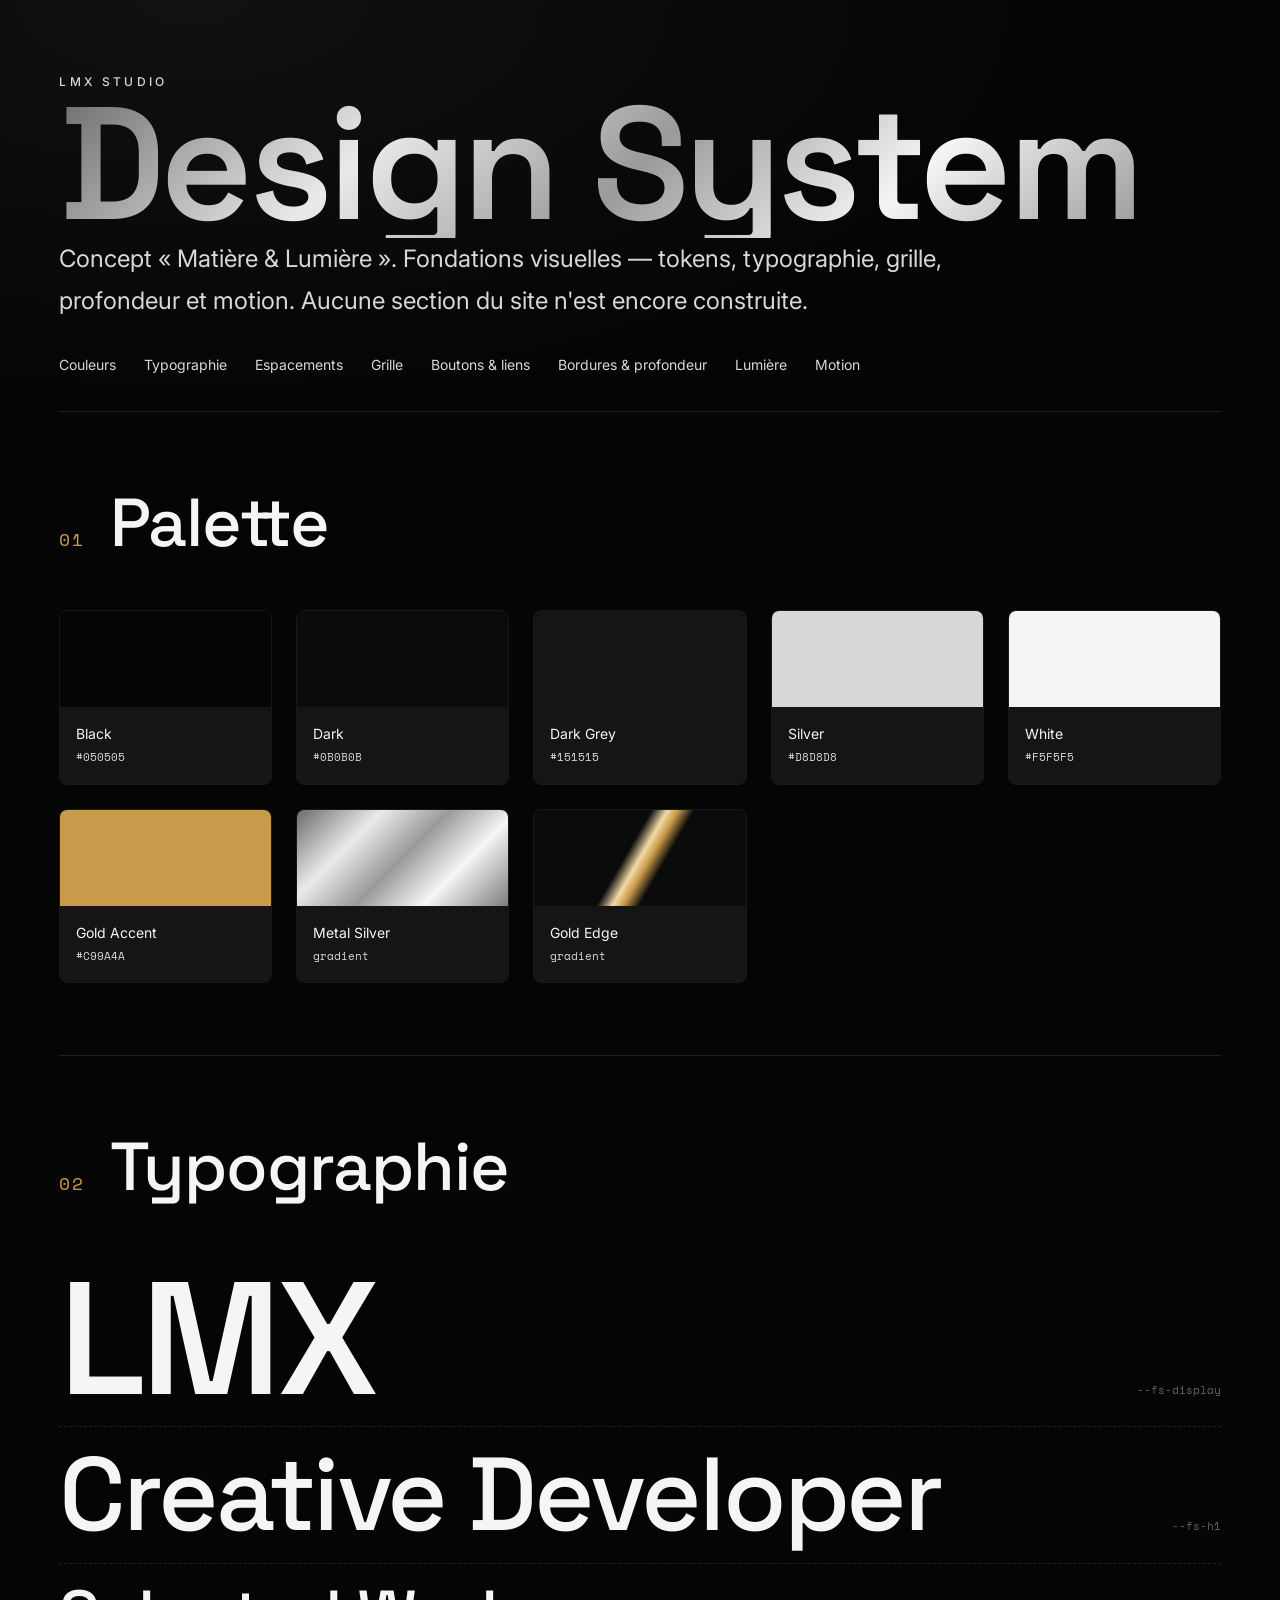
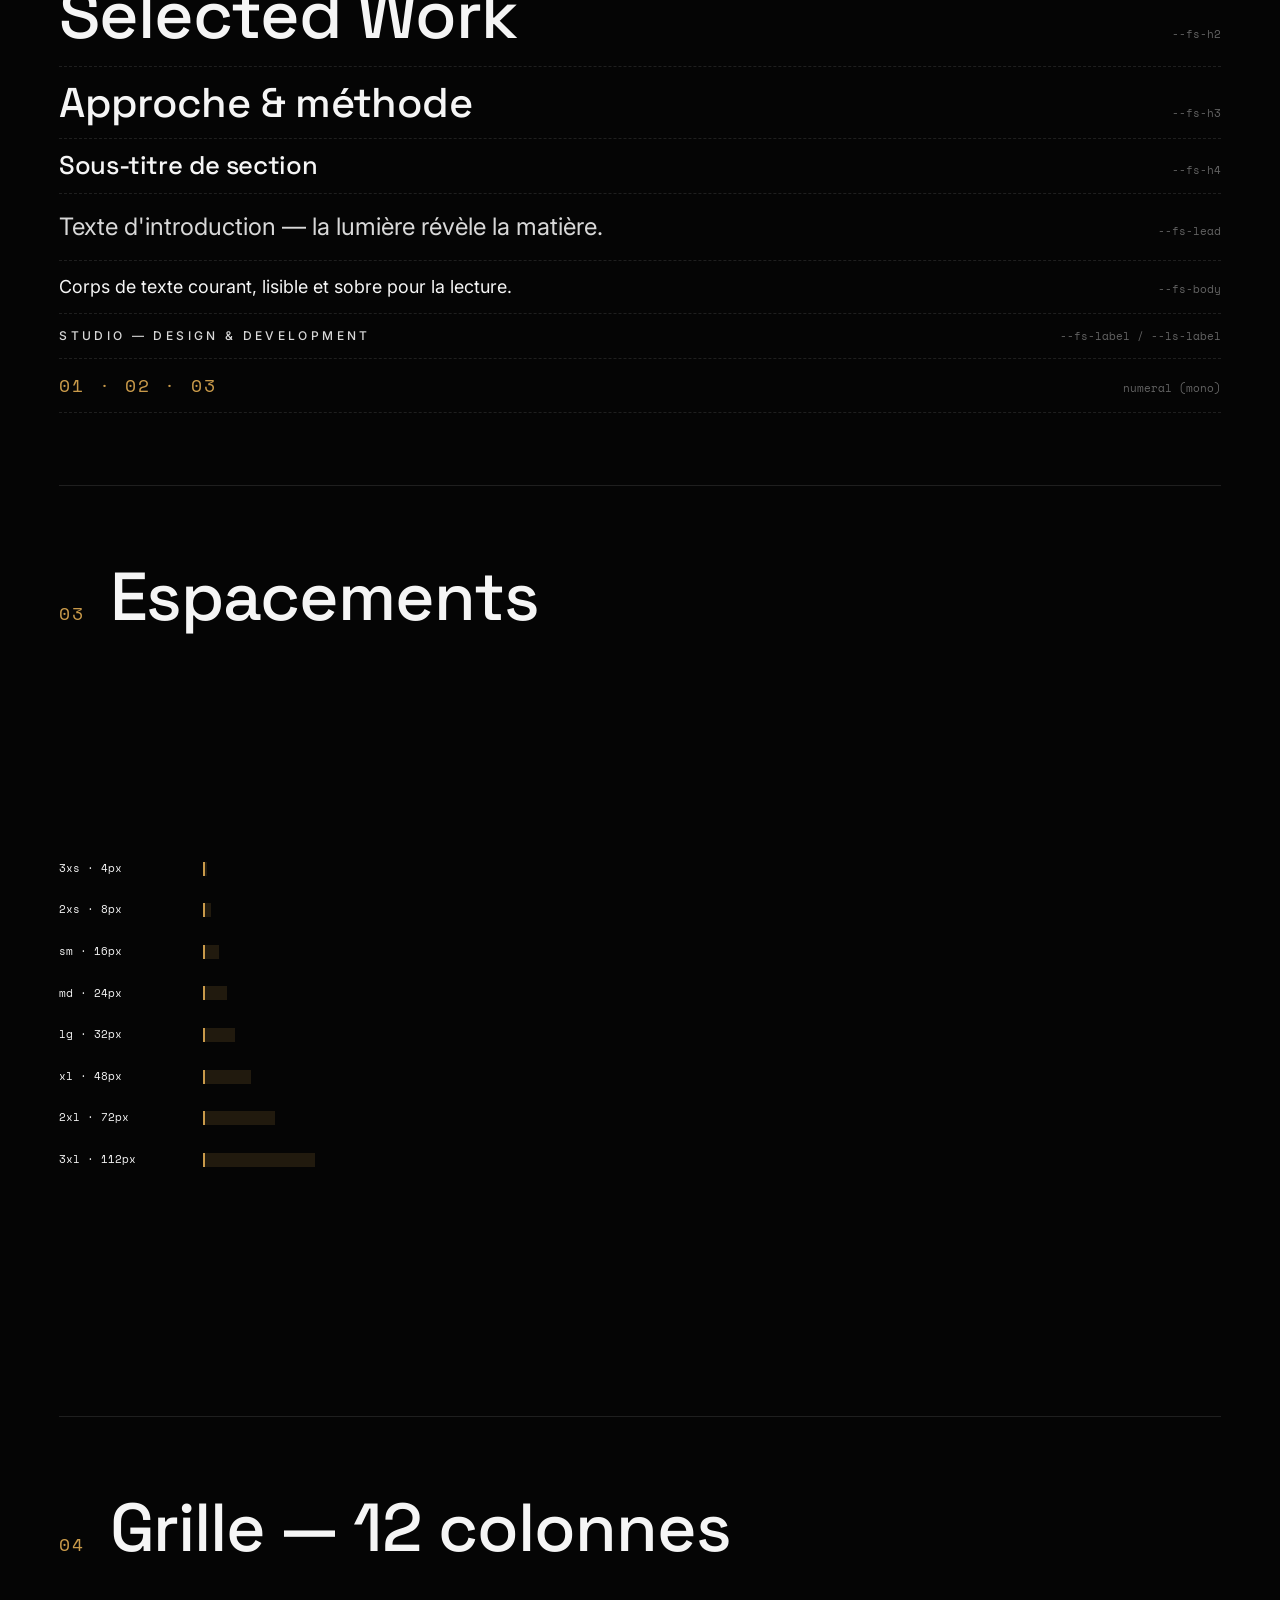
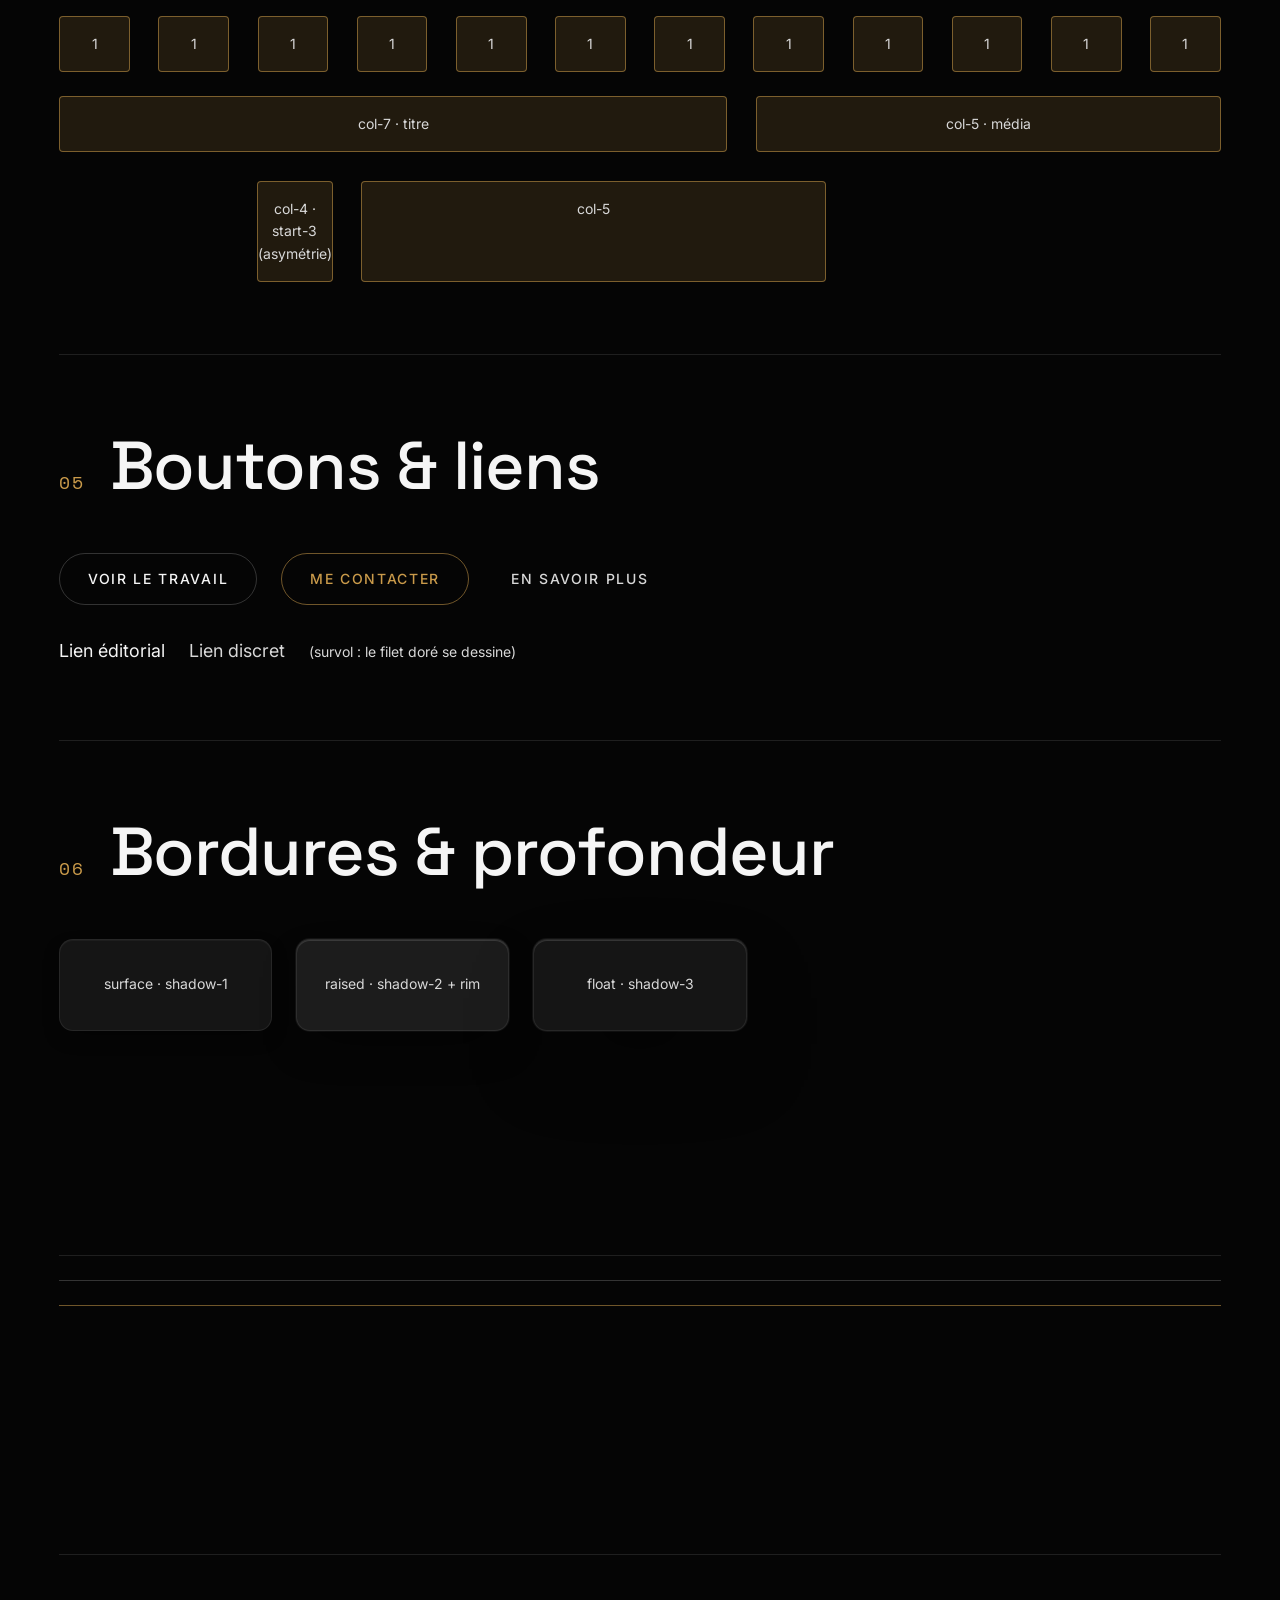
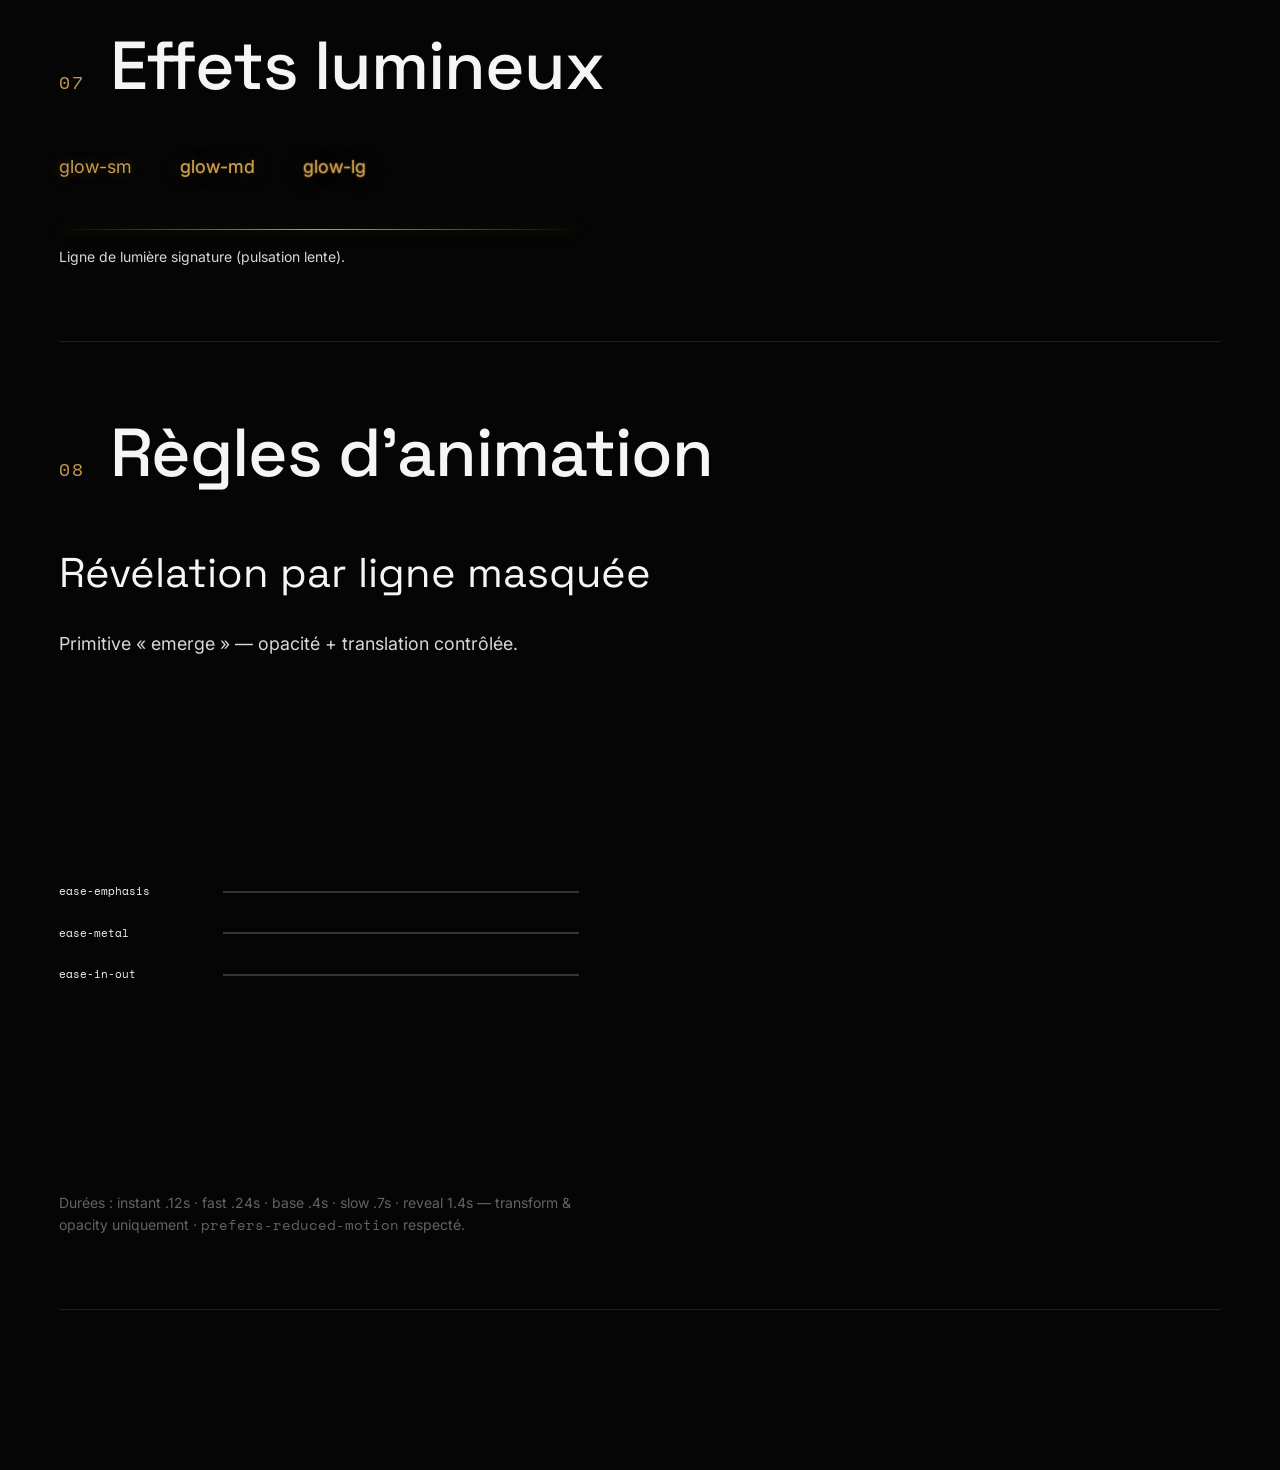
==== styleguide.html @ beee70bb "premier envoi du site" ====
<!DOCTYPE html>
<html lang="fr">
<head>
  <meta charset="UTF-8" />
  <meta name="viewport" content="width=device-width, initial-scale=1.0" />
  <title>LMX Studio — Design System</title>
  <meta name="robots" content="noindex, nofollow" />

  <!-- Preview fonts (Clash Display self-hosted later; Space Grotesk stands in) -->
  <link rel="preconnect" href="https://fonts.googleapis.com" />
  <link rel="preconnect" href="https://fonts.gstatic.com" crossorigin />
  <link href="https://fonts.googleapis.com/css2?family=Inter:wght@300;400;500;600;700&family=Space+Grotesk:wght@400;500;600;700&family=Space+Mono:wght@400;700&display=swap" rel="stylesheet" />

  <link rel="stylesheet" href="css/reset.css" />
  <link rel="stylesheet" href="css/variables.css" />
  <link rel="stylesheet" href="css/style.css" />
  <link rel="stylesheet" href="css/animations.css" />
  <link rel="stylesheet" href="css/responsive.css" />

  <style>
    /* Styleguide-only scaffolding (not part of the system) */
    :root { --font-display: "Space Grotesk", system-ui, sans-serif; }
    body { padding-bottom: var(--space-4xl); }
    .sg-head { padding-block: var(--space-2xl) var(--space-lg); border-bottom: var(--border-hairline); }
    .sg-block { padding-block: var(--space-2xl); border-bottom: var(--border-hairline); }
    .sg-title { display: flex; align-items: baseline; gap: var(--space-md); margin-bottom: var(--space-xl); }
    .sg-grid { display: grid; grid-template-columns: repeat(auto-fill, minmax(180px, 1fr)); gap: var(--space-md); }
    .swatch { border-radius: var(--radius-md); overflow: hidden; border: var(--border-metal); }
    .swatch__chip { height: 96px; }
    .swatch__meta { padding: var(--space-sm); background: var(--surface); font-size: var(--fs-small); }
    .swatch__meta code { color: var(--text-muted); font-family: var(--font-mono); font-size: var(--fs-micro); }
    .row { display: flex; flex-wrap: wrap; gap: var(--space-md); align-items: center; }
    .type-row { display: flex; align-items: baseline; gap: var(--space-md); padding-block: var(--space-xs); border-bottom: 1px dashed var(--line); }
    .type-row code { font-family: var(--font-mono); font-size: var(--fs-micro); color: var(--text-faint); margin-left: auto; white-space: nowrap; }
    .space-bar { height: 14px; background: var(--accent-soft); border-left: 2px solid var(--accent); }
    .demo-box { display: grid; place-items: center; height: 90px; color: var(--text-muted); font-size: var(--fs-small); }
    .grid-demo > * { background: var(--accent-soft); border: 1px solid var(--accent-line); border-radius: var(--radius-sm); text-align: center; padding: var(--space-sm) 0; font-size: var(--fs-small); color: var(--text-muted); }
    .easing-dot { width: 14px; height: 14px; border-radius: 50%; background: var(--accent); }
    .ease-track { flex: 1; height: 2px; background: var(--line-strong); position: relative; }
    .toc a { display: inline-block; margin-right: var(--space-md); }
  </style>
</head>
<body class="no-cursor">
  <div class="container">
    <header class="sg-head">
      <p class="label">LMX Studio</p>
      <h1 class="display text-metal">Design System</h1>
      <p class="lead">Concept « Matière &amp; Lumière ». Fondations visuelles — tokens, typographie, grille, profondeur et motion. Aucune section du site n'est encore construite.</p>
      <nav class="toc text-small text-muted" style="margin-top: var(--space-lg)">
        <a class="link link--muted" href="#colors">Couleurs</a>
        <a class="link link--muted" href="#type">Typographie</a>
        <a class="link link--muted" href="#space">Espacements</a>
        <a class="link link--muted" href="#grid">Grille</a>
        <a class="link link--muted" href="#buttons">Boutons &amp; liens</a>
        <a class="link link--muted" href="#depth">Bordures &amp; profondeur</a>
        <a class="link link--muted" href="#light">Lumière</a>
        <a class="link link--muted" href="#motion">Motion</a>
      </nav>
    </header>

    <!-- COLORS -->
    <section class="sg-block" id="colors">
      <div class="sg-title"><span class="numeral">01</span><h2>Palette</h2></div>
      <div class="sg-grid">
        <div class="swatch"><div class="swatch__chip" style="background:var(--c-black)"></div><div class="swatch__meta">Black<br><code>#050505</code></div></div>
        <div class="swatch"><div class="swatch__chip" style="background:var(--c-dark)"></div><div class="swatch__meta">Dark<br><code>#0B0B0B</code></div></div>
        <div class="swatch"><div class="swatch__chip" style="background:var(--c-dark-grey)"></div><div class="swatch__meta">Dark Grey<br><code>#151515</code></div></div>
        <div class="swatch"><div class="swatch__chip" style="background:var(--c-silver)"></div><div class="swatch__meta">Silver<br><code>#D8D8D8</code></div></div>
        <div class="swatch"><div class="swatch__chip" style="background:var(--c-white)"></div><div class="swatch__meta">White<br><code>#F5F5F5</code></div></div>
        <div class="swatch"><div class="swatch__chip" style="background:var(--c-gold)"></div><div class="swatch__meta">Gold Accent<br><code>#C99A4A</code></div></div>
        <div class="swatch"><div class="swatch__chip" style="background:var(--metal-silver)"></div><div class="swatch__meta">Metal Silver<br><code>gradient</code></div></div>
        <div class="swatch"><div class="swatch__chip" style="background:var(--c-dark);background-image:var(--metal-gold-edge)"></div><div class="swatch__meta">Gold Edge<br><code>gradient</code></div></div>
      </div>
    </section>

    <!-- TYPOGRAPHY -->
    <section class="sg-block" id="type">
      <div class="sg-title"><span class="numeral">02</span><h2>Typographie</h2></div>
      <div class="type-row"><span class="display">LMX</span><code>--fs-display</code></div>
      <div class="type-row"><h1 style="margin:0">Creative Developer</h1><code>--fs-h1</code></div>
      <div class="type-row"><h2 style="margin:0">Selected Work</h2><code>--fs-h2</code></div>
      <div class="type-row"><h3 style="margin:0">Approche &amp; méthode</h3><code>--fs-h3</code></div>
      <div class="type-row"><h4 style="margin:0">Sous-titre de section</h4><code>--fs-h4</code></div>
      <div class="type-row"><span class="lead">Texte d'introduction — la lumière révèle la matière.</span><code>--fs-lead</code></div>
      <div class="type-row"><span>Corps de texte courant, lisible et sobre pour la lecture.</span><code>--fs-body</code></div>
      <div class="type-row"><span class="label">Studio — Design &amp; Development</span><code>--fs-label / --ls-label</code></div>
      <div class="type-row"><span class="numeral">01 · 02 · 03</span><code>numeral (mono)</code></div>
    </section>

    <!-- SPACING -->
    <section class="sg-block" id="space">
      <div class="sg-title"><span class="numeral">03</span><h2>Espacements</h2></div>
      <div class="stack">
        <div class="row"><code style="width:120px;font-family:var(--font-mono);font-size:var(--fs-micro)">3xs · 4px</code><div class="space-bar" style="width:4px"></div></div>
        <div class="row"><code style="width:120px;font-family:var(--font-mono);font-size:var(--fs-micro)">2xs · 8px</code><div class="space-bar" style="width:8px"></div></div>
        <div class="row"><code style="width:120px;font-family:var(--font-mono);font-size:var(--fs-micro)">sm · 16px</code><div class="space-bar" style="width:16px"></div></div>
        <div class="row"><code style="width:120px;font-family:var(--font-mono);font-size:var(--fs-micro)">md · 24px</code><div class="space-bar" style="width:24px"></div></div>
        <div class="row"><code style="width:120px;font-family:var(--font-mono);font-size:var(--fs-micro)">lg · 32px</code><div class="space-bar" style="width:32px"></div></div>
        <div class="row"><code style="width:120px;font-family:var(--font-mono);font-size:var(--fs-micro)">xl · 48px</code><div class="space-bar" style="width:48px"></div></div>
        <div class="row"><code style="width:120px;font-family:var(--font-mono);font-size:var(--fs-micro)">2xl · 72px</code><div class="space-bar" style="width:72px"></div></div>
        <div class="row"><code style="width:120px;font-family:var(--font-mono);font-size:var(--fs-micro)">3xl · 112px</code><div class="space-bar" style="width:112px"></div></div>
      </div>
    </section>

    <!-- GRID -->
    <section class="sg-block" id="grid">
      <div class="sg-title"><span class="numeral">04</span><h2>Grille — 12 colonnes</h2></div>
      <div class="grid grid-demo" style="margin-bottom:var(--space-md)">
        <div class="col-1">1</div><div class="col-1">1</div><div class="col-1">1</div><div class="col-1">1</div>
        <div class="col-1">1</div><div class="col-1">1</div><div class="col-1">1</div><div class="col-1">1</div>
        <div class="col-1">1</div><div class="col-1">1</div><div class="col-1">1</div><div class="col-1">1</div>
      </div>
      <div class="grid grid-demo">
        <div class="col-7">col-7 · titre</div>
        <div class="col-5">col-5 · média</div>
        <div class="col-4 start-3">col-4 · start-3 (asymétrie)</div>
        <div class="col-5">col-5</div>
      </div>
    </section>

    <!-- BUTTONS & LINKS -->
    <section class="sg-block" id="buttons">
      <div class="sg-title"><span class="numeral">05</span><h2>Boutons &amp; liens</h2></div>
      <div class="row" style="margin-bottom:var(--space-lg)">
        <button class="btn btn--primary">Voir le travail</button>
        <button class="btn btn--accent">Me contacter</button>
        <button class="btn btn--ghost">En savoir plus</button>
      </div>
      <div class="row">
        <a class="link" href="#">Lien éditorial</a>
        <a class="link link--muted" href="#">Lien discret</a>
        <span class="text-muted text-small">(survol : le filet doré se dessine)</span>
      </div>
    </section>

    <!-- BORDERS & DEPTH -->
    <section class="sg-block" id="depth">
      <div class="sg-title"><span class="numeral">06</span><h2>Bordures &amp; profondeur</h2></div>
      <div class="sg-grid">
        <div class="surface"><div class="demo-box">surface · shadow-1</div></div>
        <div class="surface surface--raised"><div class="demo-box">raised · shadow-2 + rim</div></div>
        <div class="surface surface--float"><div class="demo-box">float · shadow-3</div></div>
      </div>
      <div class="stack" style="margin-top:var(--space-xl)">
        <hr class="rule" />
        <hr class="rule rule--strong" />
        <hr class="rule rule--accent" />
      </div>
    </section>

    <!-- LIGHT -->
    <section class="sg-block" id="light">
      <div class="sg-title"><span class="numeral">07</span><h2>Effets lumineux</h2></div>
      <div class="row" style="gap:var(--space-xl)">
        <span class="text-accent" style="text-shadow:var(--glow-gold-sm)">glow-sm</span>
        <span class="text-accent" style="text-shadow:var(--glow-gold-md)">glow-md</span>
        <span class="text-accent" style="text-shadow:var(--glow-gold-lg)">glow-lg</span>
      </div>
      <div class="light-line anim-gold-pulse" style="margin-top:var(--space-xl);max-width:520px"></div>
      <p class="text-muted text-small" style="margin-top:var(--space-sm)">Ligne de lumière signature (pulsation lente).</p>
    </section>

    <!-- MOTION -->
    <section class="sg-block" id="motion">
      <div class="sg-title"><span class="numeral">08</span><h2>Règles d'animation</h2></div>
      <div class="reveal-line" style="margin-bottom:var(--space-md)"><span class="h2" style="font-family:var(--font-display);font-size:var(--fs-h3)">Révélation par ligne masquée</span></div>
      <p class="reveal-up text-muted">Primitive « emerge » — opacité + translation contrôlée.</p>
      <div class="stack" style="margin-top:var(--space-xl);max-width:520px">
        <div class="row"><code style="width:140px;font-family:var(--font-mono);font-size:var(--fs-micro)">ease-emphasis</code><div class="ease-track"></div></div>
        <div class="row"><code style="width:140px;font-family:var(--font-mono);font-size:var(--fs-micro)">ease-metal</code><div class="ease-track"></div></div>
        <div class="row"><code style="width:140px;font-family:var(--font-mono);font-size:var(--fs-micro)">ease-in-out</code><div class="ease-track"></div></div>
      </div>
      <p class="text-faint text-small" style="margin-top:var(--space-lg)">Durées : instant .12s · fast .24s · base .4s · slow .7s · reveal 1.4s — transform &amp; opacity uniquement · <code style="font-family:var(--font-mono)">prefers-reduced-motion</code> respecté.</p>
    </section>
  </div>

  <script>
    // Minimal in-view trigger so reveal primitives can be seen in the guide.
    const io = new IntersectionObserver((entries) => {
      entries.forEach((e) => { if (e.isIntersecting) e.target.classList.add('is-inview'); });
    }, { threshold: 0.2 });
    document.querySelectorAll('.reveal-line, .reveal-up, .reveal-rule').forEach((el) => io.observe(el));
  </script>
</body>
</html>
---- css/variables.css ----
/* ============================================================
   LMX STUDIO — DESIGN TOKENS
   Concept: "MATTER & LIGHT" — metal revealed in a dark room.
   Every token derives from the LMX logo: black void, brushed
   silver, a single gold edge of light. Gold is never a fill.
   ============================================================ */

:root {
  /* --------------------------------------------------------
     01 · COLOR — raw values
     Stored as HEX (usage) + RGB triplets (for alpha layers).
     -------------------------------------------------------- */
  --c-black: #050505;        /* scenic void / page base            */
  --c-dark: #0b0b0b;         /* alternating section base           */
  --c-dark-grey: #151515;    /* surfaces, cards, raised panels     */
  --c-silver: #d8d8d8;       /* secondary text, metallic UI, rules */
  --c-white: #f5f5f5;        /* titles, primary text               */
  --c-gold: #c99a4a;         /* THE accent — light, never a fill   */

  --rgb-black: 5, 5, 5;
  --rgb-dark: 11, 11, 11;
  --rgb-dark-grey: 21, 21, 21;
  --rgb-silver: 216, 216, 216;
  --rgb-white: 245, 245, 245;
  --rgb-gold: 201, 154, 74;

  /* --------------------------------------------------------
     02 · COLOR — semantic roles
     Components consume these, never the raw values above.
     -------------------------------------------------------- */
  --bg: var(--c-black);
  --bg-alt: var(--c-dark);
  --surface: var(--c-dark-grey);
  --surface-raised: #1c1c1c;

  --text: var(--c-white);
  --text-muted: var(--c-silver);
  --text-faint: rgba(var(--rgb-silver), 0.45);
  --text-inverse: var(--c-black);

  --accent: var(--c-gold);
  --accent-soft: rgba(var(--rgb-gold), 0.14);
  --accent-line: rgba(var(--rgb-gold), 0.55);

  --line: rgba(var(--rgb-silver), 0.12);   /* hairline dividers    */
  --line-strong: rgba(var(--rgb-silver), 0.22);
  --line-metal: rgba(var(--rgb-white), 0.08);

  /* Selection */
  --selection-bg: rgba(var(--rgb-gold), 0.22);
  --selection-text: var(--c-white);

  /* --------------------------------------------------------
     03 · METAL — gradients that read as brushed silver / light
     Reserved for the wordmark, edges and signature moments.
     -------------------------------------------------------- */
  --metal-silver: linear-gradient(
    135deg,
    #6b6b6b 0%,
    #eaeaea 28%,
    #9a9a9a 50%,
    #f5f5f5 72%,
    #7d7d7d 100%
  );
  --metal-gold-edge: linear-gradient(
    120deg,
    rgba(var(--rgb-gold), 0) 0%,
    rgba(var(--rgb-gold), 0) 44%,
    #f3d9a4 50%,
    var(--c-gold) 54%,
    rgba(var(--rgb-gold), 0) 60%,
    rgba(var(--rgb-gold), 0) 100%
  );

  /* --------------------------------------------------------
     04 · TYPOGRAPHY — families
     Self-hosted later; robust system fallbacks for now.
     -------------------------------------------------------- */
  --font-display: "Bricolage Grotesque", "Clash Display", "Space Grotesk",
    system-ui, -apple-system, "Segoe UI", sans-serif;
  --font-body: "Inter", "Suisse Int'l", system-ui, -apple-system,
    "Segoe UI", Roboto, sans-serif;
  --font-mono: "Space Mono", ui-monospace, "SF Mono", "Cascadia Code",
    Menlo, monospace;

  /* Weights */
  --fw-light: 300;
  --fw-regular: 400;
  --fw-medium: 500;
  --fw-semibold: 600;
  --fw-bold: 700;

  /* --------------------------------------------------------
     05 · TYPE SCALE — fluid, clamp() driven
     Monumental at the top, controlled at the bottom.
     min → preferred (vw) → max
     -------------------------------------------------------- */
  --fs-display: clamp(3.5rem, 1.2rem + 11vw, 14rem);   /* hero mark   */
  --fs-h1: clamp(2.75rem, 1.2rem + 6.6vw, 7rem);
  --fs-h2: clamp(2.1rem, 1.2rem + 3.8vw, 4.25rem);
  --fs-h3: clamp(1.6rem, 1.1rem + 2vw, 2.6rem);
  --fs-h4: clamp(1.25rem, 1rem + 1vw, 1.6rem);
  --fs-lead: clamp(1.15rem, 1rem + 0.7vw, 1.5rem);     /* intro para  */
  --fs-body: clamp(1rem, 0.96rem + 0.2vw, 1.125rem);
  --fs-small: 0.875rem;
  --fs-label: 0.75rem;    /* spaced caps, "S T U D I O" register     */
  --fs-micro: 0.6875rem;

  /* Line-height */
  --lh-tight: 0.92;   /* monumental display                          */
  --lh-snug: 1.08;
  --lh-heading: 1.15;
  --lh-body: 1.6;
  --lh-relaxed: 1.75;

  /* Letter-spacing */
  --ls-display: -0.03em;   /* large type tightens                    */
  --ls-heading: -0.015em;
  --ls-body: 0em;
  --ls-label: 0.28em;      /* the logo's wide "STUDIO" spacing        */
  --ls-wide: 0.12em;

  /* --------------------------------------------------------
     06 · SPACING — 8px base rhythm + fluid section gaps
     -------------------------------------------------------- */
  --space-3xs: 0.25rem;   /* 4  */
  --space-2xs: 0.5rem;    /* 8  */
  --space-xs: 0.75rem;    /* 12 */
  --space-sm: 1rem;       /* 16 */
  --space-md: 1.5rem;     /* 24 */
  --space-lg: 2rem;       /* 32 */
  --space-xl: 3rem;       /* 48 */
  --space-2xl: 4.5rem;    /* 72 */
  --space-3xl: 7rem;      /* 112 */
  --space-4xl: 10rem;     /* 160 */

  /* Fluid vertical section rhythm */
  --section-py: clamp(5rem, 3rem + 10vw, 12rem);
  --section-gap: clamp(3rem, 2rem + 5vw, 7rem);

  /* --------------------------------------------------------
     07 · LAYOUT & GRID
     12 columns, generous gutters, capped content width.
     -------------------------------------------------------- */
  --grid-columns: 12;
  --grid-gutter: clamp(1rem, 0.5rem + 1.6vw, 2rem);
  --container-max: 1600px;      /* full stage                        */
  --content-max: 1200px;        /* reading / composed content        */
  --measure: 62ch;              /* optimal prose line length         */

  /* Page side padding (the negative-space margins) */
  --gutter-x: clamp(1.25rem, 0.5rem + 4vw, 6rem);

  /* --------------------------------------------------------
     08 · RADIUS — restrained; metal has crisp edges
     -------------------------------------------------------- */
  --radius-none: 0;
  --radius-xs: 2px;
  --radius-sm: 4px;
  --radius-md: 8px;
  --radius-lg: 14px;
  --radius-pill: 999px;
  --radius-circle: 50%;

  /* --------------------------------------------------------
     09 · BORDERS
     -------------------------------------------------------- */
  --border-hairline: 1px solid var(--line);
  --border-strong: 1px solid var(--line-strong);
  --border-metal: 1px solid var(--line-metal);
  --border-accent: 1px solid var(--accent-line);
  --border-w-thin: 1px;
  --border-w-med: 1.5px;

  /* --------------------------------------------------------
     10 · DEPTH — shadows + elevation layers
     Depth here = darkness pooling + a faint metallic rim,
     not soft grey drop shadows.
     -------------------------------------------------------- */
  --shadow-0: none;
  --shadow-1:
    0 1px 0 rgba(var(--rgb-white), 0.04) inset,
    0 8px 24px -12px rgba(0, 0, 0, 0.8);
  --shadow-2:
    0 1px 0 rgba(var(--rgb-white), 0.05) inset,
    0 18px 48px -20px rgba(0, 0, 0, 0.85);
  --shadow-3:
    0 1px 0 rgba(var(--rgb-white), 0.06) inset,
    0 36px 90px -30px rgba(0, 0, 0, 0.9);

  /* Rim: the metallic edge catching light on raised surfaces */
  --rim-metal:
    0 0 0 1px rgba(var(--rgb-white), 0.06),
    0 1px 0 rgba(var(--rgb-white), 0.08) inset;

  /* --------------------------------------------------------
     11 · LIGHT / GLOW — the gold edge, used sparingly
     -------------------------------------------------------- */
  --glow-gold-sm: 0 0 12px rgba(var(--rgb-gold), 0.35);
  --glow-gold-md:
    0 0 1px rgba(var(--rgb-gold), 0.9),
    0 0 22px rgba(var(--rgb-gold), 0.28);
  --glow-gold-lg:
    0 0 2px rgba(var(--rgb-gold), 0.9),
    0 0 40px rgba(var(--rgb-gold), 0.3),
    0 0 90px rgba(var(--rgb-gold), 0.12);
  --glow-silver-sm: 0 0 14px rgba(var(--rgb-silver), 0.16);

  /* Ambient light wash (the top-left light of the logo bg) */
  --ambient-wash: radial-gradient(
    120% 80% at 15% 0%,
    rgba(var(--rgb-white), 0.05) 0%,
    rgba(var(--rgb-white), 0) 55%
  );

  /* --------------------------------------------------------
     12 · Z-INDEX — a single named scale, no magic numbers
     -------------------------------------------------------- */
  --z-below: -1;
  --z-base: 0;
  --z-raised: 10;
  --z-sticky: 100;
  --z-nav: 200;
  --z-overlay: 300;
  --z-modal: 400;
  --z-cursor: 900;   /* custom cursor rides above everything         */
  --z-max: 999;

  /* --------------------------------------------------------
     13 · MOTION — durations & easings
     Cinematic, weighted. transform/opacity only.
     -------------------------------------------------------- */
  --dur-instant: 0.12s;
  --dur-fast: 0.24s;
  --dur-base: 0.4s;
  --dur-slow: 0.7s;
  --dur-slower: 1.1s;
  --dur-reveal: 1.4s;    /* signature reveals                        */

  /* Easings — expressive but disciplined */
  --ease-out: cubic-bezier(0.22, 1, 0.36, 1);        /* smooth exit  */
  --ease-in-out: cubic-bezier(0.76, 0, 0.24, 1);     /* editorial    */
  --ease-emphasis: cubic-bezier(0.16, 1, 0.3, 1);    /* reveal snap  */
  --ease-metal: cubic-bezier(0.65, 0.05, 0.36, 1);   /* weighted     */

  /* --------------------------------------------------------
     14 · UI TOKENS — cursor, focus, controls
     -------------------------------------------------------- */
  --cursor-size: 12px;
  --cursor-ring: 40px;

  --focus-ring: 0 0 0 2px var(--bg), 0 0 0 4px var(--accent);
  --focus-offset: 3px;

  --control-h: 3.25rem;          /* buttons / inputs baseline height */
  --control-px: 1.75rem;
  --tap-target: 44px;            /* min touch target                 */

  --header-h: clamp(5rem, 4rem + 2.5vw, 7rem);
}

/* ------------------------------------------------------------
   Light-on-metal contexts can flip a few roles by scope,
   e.g. the detoured portrait section. Opt-in via [data-tone].
   ------------------------------------------------------------ */
[data-tone="raised"] {
  --bg: var(--surface);
  --line: var(--line-strong);
}
---- css/style.css ----
/* ============================================================
   LMX STUDIO — BASE & COMPONENTS (Design System application)
   This file applies the tokens: base type, headings, links,
   buttons, borders, grid, surfaces & utilities.
   Site SECTIONS are intentionally NOT built here yet.
   ============================================================ */

/* ---------- BASE ---------- */
body {
  font-family: var(--font-body);
  font-size: var(--fs-body);
  font-weight: var(--fw-regular);
  line-height: var(--lh-body);
  letter-spacing: var(--ls-body);
  color: var(--text);
  background-color: var(--bg);
  background-image: var(--ambient-wash);
  background-repeat: no-repeat;
  background-attachment: fixed;
  overflow-x: hidden;
}

::selection {
  background: var(--selection-bg);
  color: var(--selection-text);
}

/* ---------- TYPOGRAPHY ---------- */
h1,
h2,
h3,
h4,
h5,
h6 {
  font-family: var(--font-display);
  font-weight: var(--fw-medium);
  line-height: var(--lh-heading);
  letter-spacing: var(--ls-heading);
  color: var(--text);
  text-wrap: balance;
}

h1 {
  font-size: var(--fs-h1);
  line-height: var(--lh-snug);
  letter-spacing: var(--ls-display);
}
h2 {
  font-size: var(--fs-h2);
}
h3 {
  font-size: var(--fs-h3);
}
h4 {
  font-size: var(--fs-h4);
}

/* Monumental display type — the hero register */
.display {
  font-family: var(--font-display);
  font-size: var(--fs-display);
  font-weight: var(--fw-semibold);
  line-height: var(--lh-tight);
  letter-spacing: var(--ls-display);
  text-wrap: balance;
}

.lead {
  font-size: var(--fs-lead);
  line-height: var(--lh-relaxed);
  color: var(--text-muted);
  max-width: var(--measure);
}

p {
  max-width: var(--measure);
}

small,
.text-small {
  font-size: var(--fs-small);
}

/* Spaced caps label — echoes the logo's "S T U D I O" */
.label,
.eyebrow {
  font-family: var(--font-body);
  font-size: var(--fs-label);
  font-weight: var(--fw-medium);
  letter-spacing: var(--ls-label);
  text-transform: uppercase;
  color: var(--text-muted);
}

/* Index numerals as graphic elements */
.numeral {
  font-family: var(--font-mono);
  font-variant-numeric: tabular-nums;
  letter-spacing: var(--ls-wide);
  color: var(--accent);
}

/* Metallic text treatment (used sparingly on the wordmark) */
.text-metal {
  background: var(--metal-silver);
  -webkit-background-clip: text;
  background-clip: text;
  color: transparent;
}

/* Color helpers */
.text-muted { color: var(--text-muted); }
.text-faint { color: var(--text-faint); }
.text-accent { color: var(--accent); }

/* ---------- LINKS ---------- */
a {
  color: var(--text);
  transition: color var(--dur-fast) var(--ease-out);
}
a:hover {
  color: var(--text);
}

/* Editorial underline link: gold hairline draws in on hover */
.link {
  position: relative;
  display: inline-block;
  color: var(--text);
  padding-bottom: 2px;
}
.link::after {
  content: "";
  position: absolute;
  left: 0;
  bottom: 0;
  width: 100%;
  height: 1px;
  background: var(--accent);
  transform: scaleX(0);
  transform-origin: right center;
  transition: transform var(--dur-base) var(--ease-out);
}
.link:hover::after,
.link:focus-visible::after {
  transform: scaleX(1);
  transform-origin: left center;
}

/* Muted link variant */
.link--muted {
  color: var(--text-muted);
}
.link--muted:hover {
  color: var(--text);
}

/* ---------- FOCUS (accessibility) ---------- */
:focus-visible {
  outline: none;
  border-radius: var(--radius-sm);
  box-shadow: var(--focus-ring);
}
/* Never show ring on mouse-only interaction */
:focus:not(:focus-visible) {
  outline: none;
}

/* Skip link */
.skip-link {
  position: absolute;
  left: var(--space-sm);
  top: -100%;
  z-index: var(--z-max);
  padding: var(--space-2xs) var(--space-md);
  background: var(--surface);
  color: var(--text);
  border: var(--border-accent);
  border-radius: var(--radius-sm);
  transition: top var(--dur-fast) var(--ease-out);
}
.skip-link:focus {
  top: var(--space-sm);
}

/* ---------- BUTTONS ---------- */
.btn {
  --_bg: transparent;
  --_fg: var(--text);
  --_bd: var(--line-strong);
  display: inline-flex;
  align-items: center;
  justify-content: center;
  gap: var(--space-2xs);
  min-height: var(--control-h);
  padding: 0 var(--control-px);
  font-family: var(--font-body);
  font-size: var(--fs-small);
  font-weight: var(--fw-medium);
  letter-spacing: var(--ls-wide);
  text-transform: uppercase;
  color: var(--_fg);
  background: var(--_bg);
  border: 1px solid var(--_bd);
  border-radius: var(--radius-pill);
  transition:
    color var(--dur-base) var(--ease-out),
    border-color var(--dur-base) var(--ease-out),
    background-color var(--dur-base) var(--ease-out),
    transform var(--dur-fast) var(--ease-out),
    box-shadow var(--dur-base) var(--ease-out);
  will-change: transform;
}
.btn:hover {
  transform: translateY(-2px);
}
.btn:active {
  transform: translateY(0);
}

/* Primary: silver fills on hover, text goes dark */
.btn--primary {
  --_bd: var(--line-strong);
}
.btn--primary:hover {
  --_fg: var(--text-inverse);
  background: var(--c-silver);
  border-color: var(--c-silver);
  box-shadow: var(--glow-silver-sm);
}

/* Accent: the controlled gold — outline that lights up */
.btn--accent {
  --_bd: var(--accent-line);
  --_fg: var(--accent);
}
.btn--accent:hover {
  --_fg: var(--text);
  border-color: var(--accent);
  box-shadow: var(--glow-gold-md);
}

/* Ghost: minimal, for tertiary actions */
.btn--ghost {
  --_bd: transparent;
  --_fg: var(--text-muted);
  padding-inline: var(--space-sm);
}
.btn--ghost:hover {
  --_fg: var(--text);
}

/* Icon button */
.btn-icon {
  display: inline-flex;
  align-items: center;
  justify-content: center;
  width: var(--tap-target);
  height: var(--tap-target);
  border-radius: var(--radius-circle);
  color: var(--text-muted);
  transition:
    color var(--dur-fast) var(--ease-out),
    background-color var(--dur-fast) var(--ease-out);
}
.btn-icon:hover {
  color: var(--text);
  background: rgba(var(--rgb-silver), 0.06);
}

/* ---------- SURFACES / DEPTH ---------- */
.surface {
  background: var(--surface);
  border: var(--border-metal);
  border-radius: var(--radius-lg);
  box-shadow: var(--shadow-1);
}
.surface--raised {
  background: var(--surface-raised);
  box-shadow: var(--shadow-2), var(--rim-metal);
}
.surface--float {
  box-shadow: var(--shadow-3), var(--rim-metal);
}

/* Hairline dividers */
.rule {
  height: 1px;
  width: 100%;
  background: var(--line);
  border: 0;
}
.rule--strong {
  background: var(--line-strong);
}
.rule--accent {
  background: var(--accent-line);
}

/* The single signature gold light line */
.light-line {
  height: 1px;
  background: linear-gradient(
    90deg,
    transparent,
    var(--accent) 50%,
    transparent
  );
  box-shadow: var(--glow-gold-sm);
}

/* ---------- LAYOUT: CONTAINER & GRID ---------- */
.container {
  width: 100%;
  max-width: var(--container-max);
  margin-inline: auto;
  padding-inline: var(--gutter-x);
}
.container--content {
  max-width: var(--content-max);
}

.section {
  padding-block: var(--section-py);
}

/* 12-column grid */
.grid {
  display: grid;
  grid-template-columns: repeat(var(--grid-columns), 1fr);
  column-gap: var(--grid-gutter);
  row-gap: var(--grid-gutter);
}

/* Column span helpers (desktop) */
.col-1 { grid-column: span 1; }
.col-2 { grid-column: span 2; }
.col-3 { grid-column: span 3; }
.col-4 { grid-column: span 4; }
.col-5 { grid-column: span 5; }
.col-6 { grid-column: span 6; }
.col-7 { grid-column: span 7; }
.col-8 { grid-column: span 8; }
.col-9 { grid-column: span 9; }
.col-10 { grid-column: span 10; }
.col-11 { grid-column: span 11; }
.col-12 { grid-column: span 12; }

/* Start position helpers for asymmetric composition */
.start-2 { grid-column-start: 2; }
.start-3 { grid-column-start: 3; }
.start-4 { grid-column-start: 4; }
.start-6 { grid-column-start: 6; }
.start-7 { grid-column-start: 7; }

/* Flex helpers */
.flex { display: flex; }
.flex-col { flex-direction: column; }
.items-center { align-items: center; }
.items-end { align-items: flex-end; }
.justify-between { justify-content: space-between; }
.gap-sm { gap: var(--space-sm); }
.gap-md { gap: var(--space-md); }
.gap-lg { gap: var(--space-lg); }

/* Spacing utilities (vertical flow) */
.stack > * + * { margin-top: var(--space-md); }
.stack-lg > * + * { margin-top: var(--space-lg); }
.stack-xl > * + * { margin-top: var(--space-xl); }

/* ---------- IMAGE / MEDIA ---------- */
.media {
  position: relative;
  overflow: hidden;
  border-radius: var(--radius-md);
  background: var(--surface);
}
.media img {
  width: 100%;
  height: 100%;
  object-fit: cover;
}

/* ---------- ACCESSIBILITY HELPERS ---------- */
.visually-hidden {
  position: absolute !important;
  width: 1px;
  height: 1px;
  padding: 0;
  margin: -1px;
  overflow: hidden;
  clip: rect(0, 0, 0, 0);
  white-space: nowrap;
  border: 0;
}

/* Respect users who disable the custom cursor / touch devices */
.no-cursor,
.no-cursor * {
  cursor: auto;
}

/* ============================================================
   PRELOADER — cinematic intro ("Matter & Light")
   ============================================================ */

/* Scroll lock while the loader is on screen */
html.is-loading,
html.is-loading body {
  overflow: hidden;
  height: 100%;
  touch-action: none;
}

.preloader {
  position: fixed;
  inset: 0;
  z-index: var(--z-max);
  display: grid;
  place-items: center;
  background-color: var(--c-black);
  background-image: var(--ambient-wash);
  /* Fallback fade (used only if GSAP is unavailable) */
  transition:
    opacity var(--dur-slow) var(--ease-out),
    visibility var(--dur-slow) var(--ease-out);
}
.preloader.is-hidden {
  opacity: 0;
  visibility: hidden;
  pointer-events: none;
}

.preloader__inner {
  position: relative;
  display: flex;
  flex-direction: column;
  align-items: center;
  gap: var(--space-xl);
  padding: var(--space-lg);
}

/* Mark clips the light sweep to the wordmark's box */
.preloader__mark {
  position: relative;
  overflow: hidden;
  line-height: 0;
}

/* The logo's own near-black background melts into ours via screen;
   only the brushed metal + gold edge remain, floating in the void. */
.preloader__logo {
  /* transparent, tightly cropped mark — no backdrop to hide */
  width: clamp(100px, 17vw, 220px);
  height: auto;
  opacity: 0; /* revealed by GSAP; see reduced-motion override below */
  will-change: opacity, transform, filter;
}

/* Single gold edge of light sweeping across the mark */
.preloader__sweep {
  position: absolute;
  inset: 0;
  pointer-events: none;
  mix-blend-mode: screen;
  background: linear-gradient(
    105deg,
    transparent 0%,
    transparent 42%,
    rgba(243, 217, 164, 0.85) 49%,
    var(--c-gold) 52%,
    rgba(243, 217, 164, 0.85) 55%,
    transparent 62%,
    transparent 100%
  );
  filter: blur(0.5px);
}

/* Very minimal progress indicator */
.preloader__progress {
  width: clamp(120px, 18vw, 220px);
  height: 1px;
  background: var(--line);
  overflow: hidden;
}
.preloader__bar {
  display: block;
  width: 100%;
  height: 100%;
  transform: scaleX(0);
  transform-origin: left center;
  background: linear-gradient(90deg, var(--c-silver), var(--c-gold));
  box-shadow: var(--glow-gold-sm);
}
.preloader__count {
  font-family: var(--font-mono);
  font-size: var(--fs-micro);
  letter-spacing: var(--ls-wide);
  color: var(--text-faint);
}

/* Reduced motion: show the mark immediately (no reveal choreography) */
@media (prefers-reduced-motion: reduce) {
  .preloader__logo {
    opacity: 1;
  }
  .preloader__sweep {
    display: none;
  }
}

/* ============================================================
   SITE REVEAL — fluid handoff from preloader to Hero
   (full Hero choreography lands in ÉTAPE 03)
   ============================================================ */
[data-reveal] {
  opacity: 0;
  transform: translateY(20px);
  transition:
    opacity var(--dur-slow) var(--ease-out),
    transform var(--dur-slow) var(--ease-out);
}
.is-loaded [data-reveal] {
  opacity: 1;
  transform: translateY(0);
}
[data-reveal="hero-2"] { transition-delay: 0.12s; }
[data-reveal="hero-3"] { transition-delay: 0.22s; }

@media (prefers-reduced-motion: reduce) {
  [data-reveal] {
    opacity: 1;
    transform: none;
    transition: none;
  }
}

/* ============================================================
   REUSABLE METAL LOGO — floats the brushed mark in the void
   (same treatment as the preloader; no visible PNG "box")
   ============================================================ */
.logo-metal {
  /* the mark is a transparent WebP: nothing to mask or blend away */
  display: block;
}

/* ============================================================
   SITE HEADER / NAV
   ============================================================ */
.site-header {
  position: fixed;
  inset: 0 0 auto 0;
  z-index: var(--z-nav);
  transition:
    transform var(--dur-base) var(--ease-out),
    background-color var(--dur-base) var(--ease-out),
    border-color var(--dur-base) var(--ease-out),
    backdrop-filter var(--dur-base) var(--ease-out);
  border-bottom: 1px solid transparent;
}
.site-header.is-scrolled {
  background: rgba(var(--rgb-black), 0.55);
  backdrop-filter: blur(10px) saturate(120%);
  -webkit-backdrop-filter: blur(10px) saturate(120%);
  border-bottom-color: var(--line);
}
.site-header.is-hidden {
  transform: translateY(-100%);
}
.site-header__inner {
  display: flex;
  align-items: center;
  justify-content: space-between;
  height: var(--header-h);
}
.brand {
  display: inline-flex;
  align-items: center;
  line-height: 0;
}
.brand__logo {
  width: clamp(72px, 6.5vw, 96px);
  height: auto;
}
.nav {
  display: flex;
  align-items: center;
  gap: clamp(var(--space-md), 3vw, var(--space-2xl));
}
/* Header subtly condenses once the page is scrolled */
.site-header.is-scrolled .site-header__inner {
  height: 5rem;
}
.site-header.is-scrolled .brand__logo {
  width: clamp(60px, 5vw, 76px);
}
.site-header__inner {
  transition: height var(--dur-base) var(--ease-out);
}
.brand__logo {
  transition: width var(--dur-base) var(--ease-out);
}

.nav__link {
  position: relative;
  font-size: var(--fs-small);
  font-weight: var(--fw-medium);
  letter-spacing: var(--ls-wide);
  text-transform: uppercase;
  color: var(--text-muted);
  transition: color var(--dur-fast) var(--ease-out);
}
.nav__link > span {
  position: relative;
  display: inline-block;
}
/* Gold hairline draws in from the left on hover/focus */
.nav__link > span::after {
  content: "";
  position: absolute;
  left: 0;
  bottom: -4px;
  width: 100%;
  height: 1px;
  background: var(--accent);
  transform: scaleX(0);
  transform-origin: right center;
  transition: transform var(--dur-base) var(--ease-out);
}
.nav__link:hover,
.nav__link:focus-visible {
  color: var(--text);
}
.nav__link:hover > span::after,
.nav__link:focus-visible > span::after {
  transform: scaleX(1);
  transform-origin: left center;
}

/* ---- CUSTOM TOGGLE (plus → cross, no generic hamburger) ---- */
.nav-toggle {
  display: none; /* shown on mobile via responsive.css */
  align-items: center;
  gap: var(--space-sm);
  color: var(--text);
  z-index: var(--z-overlay);
}
.nav-toggle__label {
  font-size: var(--fs-label);
  font-weight: var(--fw-medium);
  letter-spacing: var(--ls-label);
  text-transform: uppercase;
  color: var(--text-muted);
}
.nav-toggle__glyph {
  position: relative;
  width: 20px;
  height: 20px;
}
.nav-toggle__glyph span {
  position: absolute;
  top: 50%;
  left: 50%;
  width: 20px;
  height: 1.5px;
  translate: -50% -50%;
  background: var(--text);
}
/* second bar is vertical + gold → forms a "+" */
.nav-toggle__glyph span:nth-child(2) {
  rotate: 90deg;
  background: var(--accent);
}

/* ============================================================
   MOBILE FULLSCREEN MENU
   ============================================================ */
.menu {
  position: fixed;
  inset: 0;
  z-index: var(--z-overlay);
  visibility: hidden;
}
.menu.is-open {
  visibility: visible;
}
.menu__bg {
  position: absolute;
  inset: 0;
  background-color: var(--c-dark);
  background-image: var(--ambient-wash);
  transform: scaleY(0);
  transform-origin: top center;
  will-change: transform;
}
.menu__nav {
  position: relative;
  height: 100%;
  height: 100svh;
  display: flex;
  flex-direction: column;
  justify-content: center;
  padding: calc(var(--header-h) + var(--space-lg)) var(--gutter-x)
    var(--space-2xl);
}
.menu__list {
  list-style: none;
}
.menu__item {
  position: relative;
}
.menu__rule {
  display: block;
  position: absolute;
  top: 0;
  left: 0;
  width: 100%;
  height: 1px;
  background: var(--line-strong);
  transform: scaleX(0);
  transform-origin: left center;
}
.menu__rule--last {
  position: relative;
}
.menu__link {
  display: flex;
  align-items: baseline;
  gap: var(--space-md);
  padding: clamp(var(--space-sm), 3vw, var(--space-lg)) 0;
  color: var(--text);
}
.menu__index {
  font-family: var(--font-mono);
  font-size: var(--fs-label);
  letter-spacing: var(--ls-wide);
  color: var(--accent);
}
.menu__label {
  display: block;
  overflow: hidden;
  font-family: var(--font-display);
  font-weight: var(--fw-semibold);
  font-size: clamp(2.75rem, 15vw, 4.5rem);
  line-height: 1;
  letter-spacing: var(--ls-display);
}
.menu__label > span {
  display: block;
}
.menu__link:hover .menu__label > span,
.menu__link:focus-visible .menu__label > span {
  background: var(--metal-silver);
  -webkit-background-clip: text;
  background-clip: text;
  color: transparent;
}
.menu__footer {
  margin-top: var(--space-2xl);
  display: flex;
  flex-direction: column;
  gap: var(--space-2xs);
}
.menu__mail {
  font-size: var(--fs-lead);
  color: var(--text);
}
.menu__meta {
  font-family: var(--font-mono);
  font-size: var(--fs-micro);
  letter-spacing: var(--ls-wide);
  color: var(--text-faint);
}

/* Scroll lock while the fullscreen menu is open */
html.menu-open,
html.menu-open body {
  overflow: hidden;
  touch-action: none;
}
/* Keep the header (and its close button) above the menu overlay */
html.menu-open .site-header {
  z-index: var(--z-modal);
  transform: none !important;
}

/* Reduced motion: menu appears/leaves without choreography */
@media (prefers-reduced-motion: reduce) {
  .menu__bg {
    transform: scaleY(1);
  }
  .menu__rule {
    transform: scaleX(1);
  }
  .menu__label > span {
    transform: none;
  }
}

/* ============================================================
   HERO — monumental, asymmetric composition
   ============================================================ */
.hero {
  position: relative;
  min-height: 100vh;
  min-height: 100svh;
  display: flex;
  align-items: center;
  overflow: hidden;
}

/* Depth layer: oversized ghost mark, bleeding off the right edge */
.hero__mark {
  position: absolute;
  top: 50%;
  right: 10%;
  translate: 0 -50%;
  width: min(39vw, 470px);
  z-index: var(--z-below);
  pointer-events: none;
  will-change: transform;
}
.hero__mark-img {
  width: 100%;
  height: auto;
  opacity: 0.16;
}

/* Content sits above the ghost mark */
.hero__content {
  position: relative;
  z-index: var(--z-raised);
  width: 100%;
  will-change: transform, opacity;
}

.hero__eyebrow {
  display: inline-flex;
  align-items: center;
  gap: var(--space-sm);
  margin-bottom: clamp(var(--space-md), 3vw, var(--space-xl));
}
.hero__eyebrow .hero__sep {
  width: clamp(24px, 4vw, 56px);
  height: 1px;
  background: var(--accent-line);
}

.hero__headline {
  font-family: var(--font-display);
  font-size: var(--fs-display);
  font-weight: var(--fw-semibold);
  line-height: var(--lh-tight);
  letter-spacing: var(--ls-display);
  color: var(--text);
}
.hero__line {
  display: block;
  overflow: hidden;
}
.hero__line > span {
  display: block;
}
/* Asymmetric indent on the second line */
.hero__line--offset {
  margin-left: clamp(2rem, 12vw, 13rem);
}
.hero__line--offset > span {
  background: var(--metal-silver);
  -webkit-background-clip: text;
  background-clip: text;
  color: transparent;
}

.hero__subtitle {
  margin-top: clamp(var(--space-lg), 4vw, var(--space-2xl));
  font-size: var(--fs-h4);
  letter-spacing: var(--ls-label);
  color: var(--text-muted);
}
.hero__subtitle .cross {
  color: var(--accent);
  padding-inline: 0.25em;
}

/* Editorial meta, top-right of the composition */
.hero__meta {
  position: absolute;
  top: 22%;
  right: var(--gutter-x);
  text-align: right;
  font-family: var(--font-mono);
  font-size: var(--fs-micro);
  letter-spacing: var(--ls-wide);
  line-height: 1.8;
  color: var(--text-faint);
  z-index: var(--z-raised);
}

/* Scroll indicator, bottom-left */
.hero__scroll {
  position: absolute;
  left: var(--gutter-x);
  bottom: clamp(var(--space-lg), 4vw, var(--space-2xl));
  display: inline-flex;
  align-items: center;
  gap: var(--space-sm);
  z-index: var(--z-raised);
}
.hero__scroll-label {
  font-size: var(--fs-micro);
}
.hero__scroll-track {
  position: relative;
  width: 1px;
  height: 52px;
  background: var(--line-strong);
  overflow: hidden;
}
.hero__scroll-track span {
  position: absolute;
  left: 0;
  top: 0;
  width: 100%;
  height: 42%;
  background: var(--accent);
  box-shadow: var(--glow-gold-sm);
  animation: scroll-travel 2s var(--ease-in-out) infinite;
}

/* ============================================================
   SELECTED WORK — editorial exhibition
   ============================================================ */
.work {
  position: relative;
  padding-block: var(--section-py) var(--space-4xl);
}
.work__head {
  margin-bottom: var(--space-3xl);
}
.work__eyebrow {
  margin-bottom: var(--space-md);
}
.work__title {
  font-family: var(--font-display);
  font-size: var(--fs-h1);
  font-weight: var(--fw-semibold);
  line-height: 0.98;
  letter-spacing: var(--ls-display);
}
.work__title span {
  display: block;
}

/* ---- Project cards ---- */
.work__grid {
  display: grid;
  grid-template-columns: repeat(2, 1fr);
  gap: clamp(var(--space-lg), 4vw, var(--space-2xl));
}
.pcard {
  display: flex;
  flex-direction: column;
  color: inherit;
}
.pcard__media {
  position: relative;
  aspect-ratio: 16 / 10;
  overflow: hidden;
  border-radius: var(--radius-md);
  background: var(--surface);
  border: var(--border-metal);
  box-shadow: var(--shadow-2), var(--rim-metal);
}
.pcard__img {
  position: absolute;
  inset: 0;
  width: 100%;
  height: 100%;
  object-fit: cover;
  object-position: top center;
  transition: transform var(--dur-slow) var(--ease-out);
  will-change: transform;
}
.pcard:hover .pcard__img {
  transform: scale(1.05);
}
/* placeholder when no screenshot (protected site) */
.pcard__ph {
  position: absolute;
  inset: 0;
  display: grid;
  place-items: center;
  background:
    radial-gradient(120% 120% at 25% 0%, rgba(var(--rgb-white), 0.06), transparent 55%),
    linear-gradient(135deg, #17171b, #0b0b0b 55%, #050505);
}
.pcard__ph span {
  font-family: var(--font-display);
  font-size: clamp(1.75rem, 1rem + 3vw, 3rem);
  font-weight: var(--fw-semibold);
  letter-spacing: var(--ls-display);
  background: var(--metal-silver);
  -webkit-background-clip: text;
  background-clip: text;
  color: transparent;
}
.pcard__index {
  position: absolute;
  top: var(--space-sm);
  left: var(--space-md);
  z-index: 1;
  font-size: var(--fs-small);
  color: var(--c-white);
  mix-blend-mode: difference;
}
.pcard__body {
  display: flex;
  align-items: flex-end;
  justify-content: space-between;
  gap: var(--space-md);
  padding-top: var(--space-md);
}
.pcard__cat {
  color: var(--accent);
  margin-bottom: var(--space-2xs);
}
.pcard__title {
  font-family: var(--font-display);
  font-size: clamp(1.35rem, 1rem + 1.4vw, 2rem);
  font-weight: var(--fw-semibold);
  letter-spacing: var(--ls-heading);
}
.pcard__cta {
  flex: none;
  display: inline-flex;
  align-items: center;
  gap: 0.4em;
  font-size: var(--fs-small);
  letter-spacing: var(--ls-wide);
  text-transform: uppercase;
  color: var(--text-muted);
  transition: color var(--dur-base) var(--ease-out);
}
.pcard:hover .pcard__cta {
  color: var(--accent);
}
.pcard__arrow {
  transition: transform var(--dur-base) var(--ease-out);
}
.pcard:hover .pcard__arrow {
  transform: translate(2px, -2px);
}

/* Wayfinder rail (pinned on desktop) */
.work__rail {
  position: absolute;
  top: 50vh;
  left: var(--gutter-x);
  display: flex;
  flex-direction: column;
  align-items: center;
  gap: var(--space-sm);
  font-family: var(--font-mono);
  font-size: var(--fs-micro);
  letter-spacing: var(--ls-wide);
  color: var(--text-faint);
  z-index: var(--z-raised);
}
.work__rail-index {
  color: var(--accent);
  font-size: var(--fs-small);
}
.work__rail-bar {
  position: relative;
  width: 1px;
  height: 120px;
  background: var(--line-strong);
  overflow: hidden;
}
.work__rail-bar i {
  position: absolute;
  inset: 0;
  background: var(--accent);
  transform: scaleY(0);
  transform-origin: top center;
}

.work__list {
  list-style: none;
}

/* Each project = an editorial act */
.project {
  position: relative;
  display: grid;
  grid-template-columns: repeat(12, 1fr);
  column-gap: var(--grid-gutter);
  align-items: center;
  padding-block: var(--section-gap);
}
.project--left .project__media {
  grid-column: 1 / 8;
}
.project--left .project__info {
  grid-column: 8 / 12;
}
.project--right .project__media {
  grid-column: 6 / 13;
  order: 2;
}
.project--right .project__info {
  grid-column: 2 / 6;
  grid-row: 1;
}

.project__media {
  position: relative;
  display: block;
  color: inherit;
  perspective: 1200px; /* enables the very light hover tilt */
}
.project__frame {
  position: relative;
  overflow: hidden;
  aspect-ratio: 4 / 5;
  border-radius: var(--radius-md);
  background: var(--surface);
  box-shadow: var(--shadow-2), var(--rim-metal);
  transform-style: preserve-3d;
}
.project__img {
  width: 100%;
  height: 100%;
  object-fit: cover;
  transform: scale(1.06);
  will-change: transform;
}
/* Oversized index number straddling the frame */
.project__num {
  position: absolute;
  top: -0.55em;
  z-index: var(--z-raised);
  font-size: clamp(3rem, 6vw, 6rem);
  font-weight: var(--fw-bold);
  color: var(--text);
  mix-blend-mode: difference;
  pointer-events: none;
}
.project--left .project__num {
  right: -0.2em;
}
.project--right .project__num {
  left: -0.2em;
}

.project__info {
  display: flex;
  flex-direction: column;
  gap: var(--space-sm);
}
.project__category {
  color: var(--accent);
}
.project__title {
  font-family: var(--font-display);
  font-size: clamp(2rem, 1rem + 3.4vw, 3.5rem);
  font-weight: var(--fw-semibold);
  line-height: var(--lh-heading);
  letter-spacing: var(--ls-heading);
  overflow: hidden;
}
.project__title > span {
  display: block;
}
.project__desc {
  color: var(--text-muted);
  max-width: 42ch;
}
.project__tech {
  list-style: none;
  display: flex;
  flex-wrap: wrap;
  gap: var(--space-2xs) var(--space-sm);
  margin-top: var(--space-2xs);
}
.project__tech-item {
  font-size: var(--fs-micro);
  letter-spacing: var(--ls-wide);
  text-transform: uppercase;
  color: var(--text-faint);
  padding: 0.35em 0.8em;
  border: var(--border-hairline);
  border-radius: var(--radius-pill);
}
.project__foot {
  display: flex;
  align-items: center;
  justify-content: space-between;
  gap: var(--space-md);
  margin-top: var(--space-md);
  padding-top: var(--space-md);
  border-top: var(--border-hairline);
}
.project__year {
  color: var(--text-faint);
}
.project__link {
  font-size: var(--fs-small);
  letter-spacing: var(--ls-wide);
  text-transform: uppercase;
}

/* Custom hover cursor tag (desktop) */
.work-cursor {
  position: fixed;
  top: 0;
  left: 0;
  z-index: var(--z-cursor);
  padding: 0.65em 1.1em;
  font-family: var(--font-body);
  font-size: var(--fs-micro);
  font-weight: var(--fw-medium);
  letter-spacing: var(--ls-wide);
  text-transform: uppercase;
  color: var(--text-inverse);
  background: var(--c-silver);
  border-radius: var(--radius-pill);
  white-space: nowrap;
  pointer-events: none;
  opacity: 0;
  transform: translate(-50%, -50%) scale(0.6);
  will-change: transform;
}

/* Reduced motion: everything is already in its final, legible state */
@media (prefers-reduced-motion: reduce) {
  .project__img {
    transform: scale(1);
  }
}

/* ============================================================
   ABOUT — editorial statement (typography-led)
   ============================================================ */
.about {
  position: relative;
  padding-block: var(--section-py);
}
.about__eyebrow {
  margin-bottom: clamp(var(--space-xl), 4vw, var(--space-3xl));
}

.about__statement {
  font-family: var(--font-display);
  font-size: clamp(2rem, 1rem + 6vw, 6rem);
  font-weight: var(--fw-semibold);
  line-height: 0.98;
  letter-spacing: var(--ls-display);
  text-transform: uppercase;
}
.about__line {
  display: block;
  overflow: hidden;
  /* room for accents (É) and glyph edges inside the reveal mask */
  padding-block: 0.08em;
  margin-block: -0.08em;
}
.about__line > span {
  display: block;
  will-change: transform;
}
/* second line indented for editorial asymmetry */
.about__line:nth-child(2) {
  padding-left: clamp(2rem, 10vw, 12rem);
}
.about__line--metal > span {
  background: var(--metal-silver);
  -webkit-background-clip: text;
  background-clip: text;
  color: transparent;
  transform-origin: left center;
}

/* Intro: restrained portrait + short professional statement */
.about__intro {
  display: grid;
  grid-template-columns: repeat(12, 1fr);
  column-gap: var(--grid-gutter);
  align-items: center;
  margin-top: clamp(var(--space-2xl), 6vw, var(--space-4xl));
}
.about__portrait {
  grid-column: 1 / 5;
  margin: 0;
  overflow: hidden;
  border-radius: var(--radius-md);
  border: var(--border-metal);
  aspect-ratio: 4 / 5;
  box-shadow: var(--shadow-2), var(--rim-metal);
}
.about__portrait img {
  width: 100%;
  height: 100%;
  object-fit: cover;
  filter: grayscale(1) contrast(1.05) brightness(0.95);
  will-change: transform;
}
.about__text {
  grid-column: 6 / 13;
  display: flex;
  flex-direction: column;
  gap: var(--space-lg);
}
.about__lead {
  font-size: clamp(1.35rem, 1rem + 1.4vw, 2rem);
  line-height: 1.35;
  color: var(--text);
  max-width: 40ch;
}
.about__note {
  max-width: none;
}
.about__facts {
  display: flex;
  flex-wrap: wrap;
  gap: var(--space-xl);
  margin: var(--space-lg) 0 0;
  padding-top: var(--space-lg);
  border-top: var(--border-hairline);
}
.about__fact dt {
  color: var(--text-faint);
  margin-bottom: var(--space-3xs);
}
.about__fact dd {
  margin: 0;
  font-family: var(--font-mono);
  font-size: var(--fs-small);
  color: var(--text);
}

/* Stats row */
.about__stats {
  display: grid;
  grid-template-columns: repeat(3, 1fr);
  gap: var(--space-xl) var(--grid-gutter);
  margin-top: clamp(var(--space-2xl), 6vw, var(--space-4xl));
  padding-block: clamp(var(--space-xl), 4vw, var(--space-2xl));
  border-block: var(--border-hairline);
}
.about__stat {
  display: flex;
  flex-direction: column;
  gap: var(--space-2xs);
}
.about__stat-num {
  font-family: var(--font-display);
  font-size: clamp(2.75rem, 1.5rem + 5vw, 6rem);
  font-weight: var(--fw-bold);
  line-height: 1;
  letter-spacing: var(--ls-display);
  background: var(--metal-silver);
  -webkit-background-clip: text;
  background-clip: text;
  color: transparent;
}
.about__stat-label {
  color: var(--text-faint);
}

/* Values grid */
.about__values {
  margin-top: clamp(var(--space-2xl), 6vw, var(--space-4xl));
}
.about__values-eyebrow {
  margin-bottom: clamp(var(--space-lg), 3vw, var(--space-2xl));
  color: var(--accent);
}
.about__values-grid {
  list-style: none;
  display: grid;
  grid-template-columns: repeat(2, 1fr);
  gap: clamp(var(--space-lg), 4vw, var(--space-3xl)) var(--grid-gutter);
}
.value {
  padding-top: var(--space-md);
  border-top: var(--border-hairline);
}
.value__num {
  font-size: var(--fs-small);
  color: var(--accent);
}
.value__title {
  font-family: var(--font-display);
  font-size: clamp(1.5rem, 1rem + 1.6vw, 2.25rem);
  font-weight: var(--fw-semibold);
  letter-spacing: var(--ls-heading);
  margin-block: var(--space-xs) var(--space-sm);
}
.value__desc {
  color: var(--text-muted);
  max-width: 44ch;
}

/* Disciplines — outline words that fill on scroll */
.about__disciplines {
  list-style: none;
  margin-top: clamp(var(--space-2xl), 6vw, var(--space-4xl));
  border-top: var(--border-hairline);
  overflow: hidden;
}
.disc {
  position: relative;
  display: flex;
  align-items: baseline;
  gap: clamp(var(--space-md), 3vw, var(--space-2xl));
  padding-block: clamp(var(--space-md), 2.5vw, var(--space-xl));
  border-bottom: var(--border-hairline);
  will-change: transform;
}
.disc__num {
  flex: none;
  font-size: var(--fs-small);
  color: var(--accent);
}
.disc__word {
  position: relative;
  font-family: var(--font-display);
  font-size: clamp(1.35rem, 0.8rem + 3vw, 3.4rem);
  font-weight: var(--fw-semibold);
  line-height: 1;
  letter-spacing: var(--ls-heading);
  text-transform: uppercase;
  white-space: nowrap;
  max-width: 100%;
}
.disc__outline {
  -webkit-text-stroke: 1px rgba(var(--rgb-silver), 0.5);
  color: transparent;
}
.disc__fill {
  position: absolute;
  left: 0;
  top: 0;
  white-space: nowrap;
  background: var(--metal-silver);
  -webkit-background-clip: text;
  background-clip: text;
  color: transparent;
  clip-path: inset(0 100% 0 0);
}
.disc:hover .disc__fill {
  clip-path: inset(0 0% 0 0);
  transition: clip-path var(--dur-slow) var(--ease-out);
}

/* Reduced motion: statement legible, disciplines filled */
@media (prefers-reduced-motion: reduce) {
  .about__line > span {
    transform: none !important;
  }
  .disc__fill {
    clip-path: inset(0 0% 0 0);
  }
}

/* ============================================================
   SCROLL PROGRESS — signature gold light line
   ============================================================ */
.scroll-progress {
  position: fixed;
  top: 0;
  left: 0;
  width: 100%;
  height: 2px;
  transform: scaleX(0);
  transform-origin: left center;
  background: linear-gradient(90deg, var(--accent), #e7c281);
  box-shadow: var(--glow-gold-sm);
  z-index: var(--z-nav);
  pointer-events: none;
  opacity: 0;
  transition: opacity var(--dur-base) var(--ease-out);
}
.is-loaded .scroll-progress {
  opacity: 1;
}

/* ============================================================
   CUSTOM CURSOR (desktop only)
   ============================================================ */
/* Hide the native cursor only when the custom one is active */
html.has-cursor,
html.has-cursor * {
  cursor: none !important;
}

.cursor {
  position: fixed;
  top: 0;
  left: 0;
  z-index: var(--z-max);
  pointer-events: none;
  will-change: transform;
}
.cursor__dot {
  position: fixed;
  top: 0;
  left: 0;
  width: 6px;
  height: 6px;
  border-radius: 50%;
  background: var(--c-silver);
  transition: opacity var(--dur-fast) var(--ease-out);
  will-change: transform;
}
.cursor__ring {
  position: fixed;
  top: 0;
  left: 0;
  display: grid;
  place-items: center;
  width: 38px;
  height: 38px;
  border-radius: 50%;
  border: 1px solid rgba(var(--rgb-silver), 0.35);
  background: transparent;
  transition:
    width var(--dur-base) var(--ease-out),
    height var(--dur-base) var(--ease-out),
    background-color var(--dur-base) var(--ease-out),
    border-color var(--dur-base) var(--ease-out);
  will-change: transform;
}
.cursor__label {
  font-family: var(--font-body);
  font-size: var(--fs-micro);
  font-weight: var(--fw-medium);
  letter-spacing: var(--ls-wide);
  text-transform: uppercase;
  color: var(--text-inverse);
  opacity: 0;
  transition: opacity var(--dur-fast) var(--ease-out);
}

/* LINK — ring grows subtly */
.cursor.is-link .cursor__ring {
  width: 54px;
  height: 54px;
  border-color: rgba(var(--rgb-silver), 0.6);
}
.cursor.is-link .cursor__dot {
  opacity: 0;
}

/* VIEW / DRAG — ring becomes a silver disc with a label */
.cursor.is-view .cursor__ring,
.cursor.is-drag .cursor__ring {
  width: 88px;
  height: 88px;
  background: var(--c-silver);
  border-color: transparent;
}
.cursor.is-view .cursor__label,
.cursor.is-drag .cursor__label {
  opacity: 1;
}
.cursor.is-view .cursor__dot,
.cursor.is-drag .cursor__dot {
  opacity: 0;
}

/* Never show the custom cursor on touch/coarse pointers */
@media (hover: none), (pointer: coarse) {
  .cursor {
    display: none;
  }
  html.has-cursor,
  html.has-cursor * {
    cursor: auto !important;
  }
}

/* ============================================================
   CONTACT — strong closing statement
   ============================================================ */
.contact {
  position: relative;
  min-height: 100vh;
  min-height: 100svh;
  display: grid;
  place-items: center;
  text-align: center;
  overflow: hidden;
  padding-block: var(--section-py);
}

/* Concentric rings + soft glow (radar) */
.contact__rings {
  position: absolute;
  inset: 0;
  display: grid;
  place-items: center;
  z-index: 0;
  pointer-events: none;
}
.contact__rings svg {
  width: min(150vh, 150vw);
  height: min(150vh, 150vw);
  animation: ring-pulse 6s var(--ease-in-out) infinite;
}
.contact__rings circle {
  fill: none;
  stroke: rgba(var(--rgb-silver), 0.08);
  stroke-width: 1;
}
.contact__rings .contact__ring--gold {
  stroke: rgba(var(--rgb-gold), 0.45);
}
.contact__glow {
  position: absolute;
  width: 46vmin;
  height: 46vmin;
  border-radius: 50%;
  background: radial-gradient(circle, rgba(var(--rgb-gold), 0.16), transparent 68%);
  filter: blur(30px);
}
@keyframes ring-pulse {
  0%, 100% { transform: scale(1); opacity: 0.6; }
  50% { transform: scale(1.035); opacity: 0.9; }
}

.contact__inner {
  position: relative;
  z-index: 1;
  display: flex;
  flex-direction: column;
  align-items: center;
  gap: var(--space-lg);
  padding-inline: var(--gutter-x);
  width: 100%;
  max-width: var(--container-max);
  margin-inline: auto;
}
.contact__headline {
  font-family: var(--font-display);
  font-size: clamp(2.25rem, 1rem + 6vw, 5.5rem);
  font-weight: var(--fw-semibold);
  line-height: 1.02;
  letter-spacing: var(--ls-display);
  text-wrap: balance;
}
.contact__accent {
  font-style: italic;
  color: var(--accent);
}
.contact__subtitle {
  max-width: 44ch;
  color: var(--text-muted);
  font-size: var(--fs-lead);
}
.contact__email {
  display: inline-block;
  margin-top: var(--space-lg);
  font-family: var(--font-display);
  font-weight: var(--fw-semibold);
  font-size: clamp(1.5rem, 0.5rem + 5vw, 4.5rem);
  letter-spacing: var(--ls-heading);
  color: var(--text);
  overflow-wrap: anywhere;
  transition: color var(--dur-base) var(--ease-out);
}
.contact__email:hover {
  color: var(--accent);
}
.contact__cta-row {
  margin-top: var(--space-lg);
}

/* WhatsApp button */
.wa-btn {
  display: inline-flex;
  align-items: center;
  gap: 0.6em;
  min-height: var(--control-h);
  padding: 0 clamp(1.5rem, 1rem + 2vw, 2.25rem);
  border: 1px solid var(--accent-line);
  border-radius: var(--radius-pill);
  color: var(--accent);
  font-size: var(--fs-small);
  font-weight: var(--fw-medium);
  letter-spacing: var(--ls-wide);
  text-transform: uppercase;
  transition:
    color var(--dur-base) var(--ease-out),
    border-color var(--dur-base) var(--ease-out),
    box-shadow var(--dur-base) var(--ease-out);
}
.wa-btn:hover {
  color: var(--text);
  border-color: var(--accent);
  box-shadow: var(--glow-gold-md);
}
.wa-btn__icon {
  width: 20px;
  height: 20px;
}

@media (prefers-reduced-motion: reduce) {
  .contact__rings svg {
    animation: none;
  }
}

/* ============================================================
   FOOTER — editorial close
   ============================================================ */
.footer {
  position: relative;
  padding-block: clamp(var(--space-2xl), 5vw, var(--space-3xl)) var(--space-lg);
}
.footer__seam {
  display: block;
  width: 100%;
  max-width: var(--container-max);
  margin: 0 auto clamp(var(--space-2xl), 5vw, var(--space-3xl));
}
.footer__grid {
  display: grid;
  grid-template-columns: 1.6fr 1fr 1fr 1fr;
  gap: var(--space-2xl) var(--grid-gutter);
  padding-bottom: clamp(var(--space-2xl), 5vw, var(--space-3xl));
}
.footer__brand {
  max-width: 34ch;
}
.footer__logo-link {
  display: inline-block;
}
.footer__logo {
  width: clamp(72px, 6vw, 96px);
  height: auto;
}
.footer__name {
  font-family: var(--font-display);
  font-size: clamp(1.5rem, 1rem + 1.5vw, 2.25rem);
  font-weight: var(--fw-semibold);
  letter-spacing: var(--ls-heading);
  background: var(--metal-silver);
  -webkit-background-clip: text;
  background-clip: text;
  color: transparent;
  margin-bottom: var(--space-sm);
}
.footer__tagline {
  font-size: var(--fs-small);
  line-height: 1.7;
}
.footer__col {
  display: flex;
  flex-direction: column;
  gap: var(--space-xs);
  align-items: flex-start;
}
.footer__col-title {
  color: var(--accent);
  margin-bottom: var(--space-xs);
}
.footer__wa {
  display: inline-flex;
  align-items: center;
  gap: 0.45em;
}
.footer__addr {
  font-family: var(--font-mono);
  font-size: var(--fs-small);
  line-height: 1.8;
  color: var(--text-faint);
}
.footer__bottom {
  display: flex;
  align-items: center;
  justify-content: space-between;
  gap: var(--space-md);
  padding-top: var(--space-lg);
  border-top: var(--border-hairline);
}
.footer__copy,
.footer__made {
  font-size: var(--fs-small);
  color: var(--text-faint);
}

/* ============================================================
   PROCESS — interactive timeline
   ============================================================ */
.process {
  padding-block: var(--section-py);
}
.process__head {
  margin-bottom: clamp(var(--space-2xl), 6vw, var(--space-4xl));
}
.process__eyebrow {
  margin-bottom: var(--space-md);
}
.process__title {
  font-family: var(--font-display);
  font-size: clamp(2.5rem, 1rem + 8vw, 7rem);
  font-weight: var(--fw-semibold);
  line-height: 0.98;
  letter-spacing: var(--ls-display);
  text-transform: uppercase;
}
.process__title .reveal-line {
  display: block;
}
.process__title--metal > span {
  background: var(--metal-silver);
  -webkit-background-clip: text;
  background-clip: text;
  color: transparent;
}

.process__body {
  display: grid;
  grid-template-columns: 0.6fr 1.4fr;
  gap: clamp(var(--space-xl), 6vw, var(--space-4xl));
  align-items: start;
}

/* Sticky counter */
.process__aside {
  position: sticky;
  top: 22vh;
  display: flex;
  flex-direction: column;
  gap: var(--space-2xs);
}
.process__count {
  font-family: var(--font-display);
  font-size: clamp(4rem, 2rem + 8vw, 9rem);
  font-weight: var(--fw-bold);
  line-height: 1;
  color: transparent;
  -webkit-text-stroke: 1px rgba(var(--rgb-silver), 0.45);
}
.process__count-label {
  font-size: var(--fs-label);
  letter-spacing: var(--ls-label);
  text-transform: uppercase;
  color: var(--accent);
}
.process__count-total {
  font-family: var(--font-mono);
  font-size: var(--fs-small);
  color: var(--text-faint);
}

/* Steps + progress line */
.process__steps {
  /* one value drives both the indent and the dot offset → dots sit on the line */
  --steps-indent: clamp(2rem, 5vw, 4rem);
  position: relative;
  list-style: none;
  padding-left: var(--steps-indent);
}
.process__line {
  position: absolute;
  left: 0;
  top: 0;
  bottom: 0;
  width: 1px;
  background: var(--line-strong);
}
.process__fill {
  position: absolute;
  inset: 0;
  background: var(--accent);
  transform: scaleY(0);
  transform-origin: top center;
  box-shadow: var(--glow-gold-sm);
}

.step {
  position: relative;
  padding-block: clamp(var(--space-xl), 5vw, var(--space-3xl));
  border-bottom: var(--border-hairline);
}
.step:last-of-type {
  border-bottom: 0;
}
.step__dot {
  position: absolute;
  left: calc(-1 * var(--steps-indent));
  top: calc(clamp(var(--space-xl), 5vw, var(--space-3xl)) + 0.5em);
  width: 11px;
  height: 11px;
  margin-left: -5px;
  border-radius: 50%;
  background: var(--c-dark);
  border: 1px solid var(--line-strong);
  transition:
    background-color var(--dur-base) var(--ease-out),
    border-color var(--dur-base) var(--ease-out),
    box-shadow var(--dur-base) var(--ease-out),
    transform var(--dur-base) var(--ease-out);
}
.step.is-active .step__dot {
  background: var(--accent);
  border-color: var(--accent);
  box-shadow: var(--glow-gold-md);
  transform: scale(1.3);
}
.step__index {
  display: block;
  font-size: var(--fs-small);
  color: var(--text-faint);
  margin-bottom: var(--space-sm);
  transition: color var(--dur-base) var(--ease-out);
}
.step.is-active .step__index {
  color: var(--accent);
}
.step__title {
  font-family: var(--font-display);
  font-size: clamp(1.75rem, 1rem + 3vw, 3.25rem);
  font-weight: var(--fw-semibold);
  letter-spacing: var(--ls-heading);
  color: var(--text-muted);
  transition: color var(--dur-base) var(--ease-out);
}
.step.is-active .step__title {
  color: var(--text);
}
.step__desc {
  margin-top: var(--space-sm);
  max-width: 46ch;
  color: var(--text-muted);
}

/* reveal state (JS toggles .is-inview) */
.step .step__title,
.step .step__desc,
.step .step__index {
  opacity: 0;
  transform: translateY(22px);
  transition:
    opacity var(--dur-slow) var(--ease-out),
    transform var(--dur-slow) var(--ease-out);
}
.step .step__desc {
  transition-delay: 0.08s;
}
.step.is-inview .step__title,
.step.is-inview .step__desc,
.step.is-inview .step__index {
  opacity: 1;
  transform: translateY(0);
}

@media (prefers-reduced-motion: reduce) {
  .step .step__title,
  .step .step__desc,
  .step .step__index {
    opacity: 1;
    transform: none;
    transition: none;
  }
  .process__fill {
    transform: scaleY(1);
  }
}

/* ============================================================
   TECH STACK — creative-studio interface (no bars, no %)
   ============================================================ */
.stack {
  padding-block: var(--section-py);
}
.stack__head {
  margin-bottom: clamp(var(--space-xl), 4vw, var(--space-3xl));
}
.stack__eyebrow {
  margin-bottom: var(--space-md);
}
.stack__title {
  font-family: var(--font-display);
  font-size: var(--fs-h2);
  font-weight: var(--fw-semibold);
  line-height: 0.98;
  letter-spacing: var(--ls-display);
}
.stack__title span {
  display: block;
}

/* Skills — editorial rows with large percentages (no bars) */
.skills {
  list-style: none;
  border-top: var(--border-hairline);
}
.skill {
  display: grid;
  grid-template-columns: auto 1fr auto;
  align-items: baseline;
  gap: clamp(var(--space-md), 3vw, var(--space-2xl));
  padding-block: clamp(var(--space-lg), 3vw, var(--space-2xl));
  border-bottom: var(--border-hairline);
  transition: color var(--dur-base) var(--ease-out);
}
.skill__num {
  flex: none;
  font-size: var(--fs-small);
  color: var(--text-faint);
  transition: color var(--dur-fast) var(--ease-out);
}
.skill__name {
  font-family: var(--font-display);
  font-size: clamp(1.5rem, 1rem + 2.6vw, 3.25rem);
  font-weight: var(--fw-semibold);
  letter-spacing: var(--ls-heading);
  color: var(--text-muted);
  transition: color var(--dur-base) var(--ease-out);
}
.skill__pct {
  justify-self: end;
  font-family: var(--font-display);
  font-weight: var(--fw-bold);
  font-size: clamp(1.75rem, 1rem + 3vw, 3.75rem);
  line-height: 1;
  letter-spacing: var(--ls-display);
  background: var(--metal-silver);
  -webkit-background-clip: text;
  background-clip: text;
  color: transparent;
}
.skill__pct::after {
  content: "%";
  font-size: 0.5em;
  vertical-align: super;
  -webkit-text-fill-color: var(--accent);
  margin-left: 0.1em;
}
/* Hover: name lights up + gold index */
.skill:hover .skill__name {
  color: var(--text);
}
.skill:hover .skill__num {
  color: var(--accent);
}

/* ============================================================
   SERVICES — editorial hover list (no cards)
   ============================================================ */
.services {
  padding-block: var(--section-py);
}
.services__head {
  margin-bottom: clamp(var(--space-xl), 4vw, var(--space-3xl));
}
.services__eyebrow {
  margin-bottom: var(--space-md);
}
.services__title {
  font-family: var(--font-display);
  font-size: var(--fs-h2);
  font-weight: var(--fw-semibold);
  line-height: 0.98;
  letter-spacing: var(--ls-display);
}
.services__title span {
  display: block;
}

.services__list {
  list-style: none;
  border-top: var(--border-hairline);
}
.service {
  position: relative;
  display: grid;
  grid-template-columns: auto 1fr auto;
  align-items: center;
  gap: clamp(var(--space-md), 3vw, var(--space-2xl));
  padding-block: clamp(var(--space-md), 2.4vw, var(--space-xl));
  border-bottom: var(--border-hairline);
}
.service__num {
  flex: none;
  font-size: var(--fs-small);
  color: var(--text-faint);
  transition: color var(--dur-fast) var(--ease-out);
}
/* Outline type by default → fills on hover (typography change) */
.service__name {
  font-family: var(--font-display);
  font-size: clamp(2rem, 1rem + 4.5vw, 5rem);
  font-weight: var(--fw-semibold);
  line-height: 1;
  letter-spacing: var(--ls-heading);
  text-transform: uppercase;
  white-space: nowrap;
  color: transparent;
  -webkit-text-stroke: 1px rgba(var(--rgb-silver), 0.55);
  transition:
    color var(--dur-fast) var(--ease-out),
    transform var(--dur-base) var(--ease-out),
    opacity var(--dur-fast) var(--ease-out);
  will-change: transform;
}
.service__desc {
  justify-self: end;
  max-width: 34ch;
  text-align: right;
  font-size: var(--fs-small);
  color: var(--text-muted);
  opacity: 0;
  transform: translateX(-12px);
  transition:
    opacity var(--dur-fast) var(--ease-out),
    transform var(--dur-base) var(--ease-out);
}

/* Hover (or .is-active on touch, set on scroll by services.js):
   fill type, gold number, slight shift, reveal description */
.service:hover .service__name,
.service.is-active .service__name {
  color: var(--text);
  -webkit-text-stroke-color: transparent;
  transform: translateX(clamp(0.5rem, 2vw, 2rem));
}
.service:hover .service__num,
.service.is-active .service__num {
  color: var(--accent);
}
.service:hover .service__desc,
.service.is-active .service__desc {
  opacity: 1;
  transform: translateX(0);
}
/* Spotlight: dim the other rows while one is hovered / active */
.services__list:hover .service:not(:hover) .service__name,
.services__list.has-active .service:not(.is-active) .service__name {
  opacity: 0.3;
}

/* Floating visual preview (desktop, JS-controlled) */
.services-preview {
  position: fixed;
  top: 0;
  left: 0;
  z-index: var(--z-cursor);
  width: 300px;
  height: 210px;
  border-radius: var(--radius-md);
  overflow: hidden;
  pointer-events: none;
  opacity: 0;
  box-shadow: var(--shadow-3), var(--rim-metal);
}
.services-preview__inner {
  position: relative;
  width: 100%;
  height: 100%;
  background: var(--surface);
  border: var(--border-metal);
  overflow: hidden;
}
.services-preview__inner img {
  position: absolute;
  inset: 0;
  width: 100%;
  height: 100%;
  object-fit: cover;
  filter: grayscale(0.2) contrast(1.05);
}
/* dark gradient so the caption stays legible */
.services-preview__inner::after {
  content: "";
  position: absolute;
  inset: 0;
  background: linear-gradient(
    to top,
    rgba(var(--rgb-black), 0.7),
    transparent 55%
  );
}
.services-preview span {
  position: absolute;
  left: var(--space-sm);
  bottom: var(--space-sm);
  z-index: 1;
  font-family: var(--font-display);
  font-size: 1.15rem;
  font-weight: var(--fw-semibold);
  letter-spacing: var(--ls-heading);
  color: var(--c-white);
}

/* Reduced motion: names legible (filled), descriptions visible */
@media (prefers-reduced-motion: reduce) {
  .service__name {
    color: var(--text-muted);
    -webkit-text-stroke-color: transparent;
  }
  .service__desc {
    opacity: 1;
    transform: none;
  }
}

/* ============================================================
   DIGITAL LAB — experimental environment
   A more technical, "instrument panel" atmosphere.
   ============================================================ */
.lab {
  position: relative;
  padding-block: var(--section-py);
  background-color: var(--c-dark);
  overflow: hidden;
}
/* Faint technical grid — the lab floor */
.lab::before {
  content: "";
  position: absolute;
  inset: 0;
  background-image:
    linear-gradient(rgba(var(--rgb-silver), 0.04) 1px, transparent 1px),
    linear-gradient(90deg, rgba(var(--rgb-silver), 0.04) 1px, transparent 1px);
  background-size: 48px 48px;
  mask-image: radial-gradient(120% 90% at 50% 0%, #000 40%, transparent 85%);
  -webkit-mask-image: radial-gradient(120% 90% at 50% 0%, #000 40%, transparent 85%);
  pointer-events: none;
}
.lab > * {
  position: relative;
}
.lab__head {
  margin-bottom: clamp(var(--space-xl), 4vw, var(--space-3xl));
}
.lab__eyebrow {
  display: inline-flex;
  align-items: center;
  gap: var(--space-2xs);
  font-family: var(--font-mono);
  color: var(--text-muted);
}
.lab__dot {
  width: 7px;
  height: 7px;
  border-radius: 50%;
  background: var(--accent);
  box-shadow: var(--glow-gold-sm);
  animation: gold-pulse 1.6s var(--ease-in-out) infinite;
}
.lab__title {
  font-family: var(--font-display);
  font-size: var(--fs-h1);
  font-weight: var(--fw-semibold);
  letter-spacing: var(--ls-display);
  margin-block: var(--space-sm) var(--space-md);
}
.lab__intro {
  color: var(--text-muted);
}

.lab__grid {
  display: grid;
  grid-template-columns: repeat(2, 1fr);
  gap: var(--grid-gutter);
}

/* Experiment module — an instrument panel */
.exp {
  position: relative;
  background: rgba(var(--rgb-black), 0.5);
  border: var(--border-metal);
  border-radius: var(--radius-md);
  padding: var(--space-md);
  overflow: hidden;
}
/* corner brackets */
.exp::before,
.exp::after {
  content: "";
  position: absolute;
  width: 12px;
  height: 12px;
  border: 1px solid var(--accent-line);
  pointer-events: none;
}
.exp::before {
  top: 8px;
  left: 8px;
  border-right: 0;
  border-bottom: 0;
}
.exp::after {
  bottom: 8px;
  right: 8px;
  border-left: 0;
  border-top: 0;
}
.exp__head {
  display: flex;
  align-items: center;
  justify-content: space-between;
  margin-bottom: var(--space-sm);
}
.exp__id {
  font-size: var(--fs-micro);
  letter-spacing: var(--ls-wide);
  text-transform: uppercase;
  color: var(--accent);
}
.exp__tag {
  font-family: var(--font-mono);
  font-size: var(--fs-micro);
  letter-spacing: var(--ls-wide);
  text-transform: uppercase;
  color: var(--text-faint);
}
.exp__stage {
  position: relative;
  aspect-ratio: 16 / 10;
  border-radius: var(--radius-sm);
  overflow: hidden;
  background:
    radial-gradient(120% 120% at 30% 0%, rgba(var(--rgb-white), 0.05), transparent 55%),
    var(--c-black);
  cursor: crosshair;
  display: grid;
  place-items: center;
}
.exp__stage canvas {
  position: absolute;
  inset: 0;
  width: 100%;
  height: 100%;
}
.exp__foot {
  margin-top: var(--space-sm);
}
.exp__title {
  font-family: var(--font-display);
  font-size: var(--fs-h4);
  font-weight: var(--fw-medium);
  letter-spacing: var(--ls-heading);
}
.exp__desc {
  font-size: var(--fs-small);
  color: var(--text-muted);
  margin-top: var(--space-3xs);
}

/* Exp 02 — kinetic type */
.exp__text {
  font-family: var(--font-display);
  font-size: clamp(1.75rem, 1rem + 3vw, 3rem);
  font-weight: var(--fw-semibold);
  letter-spacing: var(--ls-heading);
  color: var(--text);
  text-align: center;
  padding-inline: var(--space-md);
}
.exp__char {
  display: inline-block;
  transition: transform var(--dur-fast) var(--ease-out);
  will-change: transform;
}
.exp__char.is-scrambling {
  color: var(--accent);
}

/* Exp 03 — magnetic field */
.exp__rings {
  position: absolute;
  width: 200px;
  height: 200px;
  max-width: 80%;
  max-height: 80%;
  will-change: transform;
}
.exp__rings svg {
  width: 100%;
  height: 100%;
}
.exp__field {
  position: absolute;
  inset: 0;
  width: 100%;
  height: 100%;
  pointer-events: none;
}
.exp__orb {
  position: absolute;
  top: 0;
  left: 0;
  width: 16px;
  height: 16px;
  border-radius: 50%;
  background: var(--accent);
  box-shadow: var(--glow-gold-md);
  will-change: transform;
}

/* Exp 04 — 3D fallback */
.exp__fallback {
  display: grid;
  place-items: center;
}

@media (prefers-reduced-motion: reduce) {
  .lab__dot {
    animation: none;
  }
}

/* ============================================================
   PROJECT VIEW — fullscreen case study
   ============================================================ */
html.pv-open,
html.pv-open body {
  overflow: hidden;
}

.pv {
  position: fixed;
  inset: 0;
  z-index: var(--z-modal);
  visibility: hidden;
}
.pv.is-open {
  visibility: visible;
}
.pv__bg {
  position: absolute;
  inset: 0;
  background-color: var(--c-black);
  background-image: var(--ambient-wash);
}

.pv__close {
  position: fixed;
  top: clamp(1rem, 2vw, 2rem);
  right: var(--gutter-x);
  z-index: 2;
  display: inline-flex;
  align-items: center;
  gap: var(--space-sm);
  color: var(--text);
  font-size: var(--fs-label);
  font-weight: var(--fw-medium);
  letter-spacing: var(--ls-label);
  text-transform: uppercase;
}
.pv__close-glyph {
  position: relative;
  width: 20px;
  height: 20px;
}
.pv__close-glyph i {
  position: absolute;
  top: 50%;
  left: 50%;
  width: 20px;
  height: 1.5px;
  background: var(--text);
}
.pv__close-glyph i:first-child {
  transform: translate(-50%, -50%) rotate(45deg);
}
.pv__close-glyph i:last-child {
  transform: translate(-50%, -50%) rotate(-45deg);
  background: var(--accent);
}

.pv__scroll {
  position: absolute;
  inset: 0;
  overflow-y: auto;
  overflow-x: hidden;
  -webkit-overflow-scrolling: touch;
}

/* --- Fullscreen opening hero (the image dominates) --- */
.pv__hero {
  position: relative;
  height: 100vh;
  height: 100svh;
  overflow: hidden;
}
.pv__hero-media {
  position: absolute;
  inset: 0;
}
.pv__hero-img {
  width: 100%;
  height: 100%;
  object-fit: cover;
}
.pv__hero::after {
  content: "";
  position: absolute;
  inset: 0;
  background: linear-gradient(
    to top,
    rgba(var(--rgb-black), 0.85) 0%,
    rgba(var(--rgb-black), 0.1) 45%,
    rgba(var(--rgb-black), 0.35) 100%
  );
}
.pv__hero-caption {
  position: absolute;
  left: 0;
  right: 0;
  bottom: clamp(var(--space-xl), 6vw, var(--space-3xl));
  z-index: 1;
}
.pv__hero-cat {
  color: var(--accent);
  margin-bottom: var(--space-sm);
}
.pv__hero-title {
  font-family: var(--font-display);
  font-size: var(--fs-display);
  font-weight: var(--fw-semibold);
  line-height: var(--lh-tight);
  letter-spacing: var(--ls-display);
  overflow: hidden;
}
.pv__hero-title > span {
  display: block;
}

/* --- Meta block --- */
.pv__meta {
  display: grid;
  grid-template-columns: repeat(3, 1fr);
  gap: var(--space-xl) var(--grid-gutter);
  padding-block: clamp(var(--space-2xl), 6vw, var(--space-4xl));
  border-bottom: var(--border-hairline);
}
.pv__meta-label {
  color: var(--text-faint);
  margin-bottom: var(--space-2xs);
}
.pv__meta-value {
  font-size: var(--fs-lead);
  color: var(--text);
}

/* --- Narrative acts (big images dominate) --- */
.pv__story {
  padding-block: clamp(var(--space-2xl), 6vw, var(--space-4xl));
}
.pv__act {
  padding-block: clamp(var(--space-2xl), 5vw, var(--space-3xl));
}
.pv__act-head {
  display: flex;
  align-items: baseline;
  gap: var(--space-md);
  margin-bottom: var(--space-lg);
}
.pv__act-num {
  font-size: var(--fs-small);
}
.pv__act-title {
  font-family: var(--font-display);
  font-size: var(--fs-h2);
  font-weight: var(--fw-semibold);
  letter-spacing: var(--ls-heading);
}
.pv__act-text {
  font-size: var(--fs-lead);
  color: var(--text-muted);
  max-width: 60ch;
  margin-bottom: clamp(var(--space-xl), 4vw, var(--space-2xl));
}
.pv__media {
  margin: 0;
}
.pv__media-ph {
  position: relative;
  display: grid;
  place-items: center;
  aspect-ratio: 16 / 9;
  border-radius: var(--radius-md);
  overflow: hidden;
  background:
    radial-gradient(120% 120% at 20% 0%, rgba(var(--rgb-white), 0.05), transparent 55%),
    linear-gradient(135deg, #16161a, #0b0b0b 55%, #050505);
  border: var(--border-metal);
  box-shadow: var(--shadow-2), var(--rim-metal);
}
.pv__media-ph::before {
  content: "";
  position: absolute;
  top: -10%;
  left: 66%;
  width: 2px;
  height: 120%;
  background: linear-gradient(180deg, transparent, var(--accent), transparent);
  transform: rotate(16deg);
  opacity: 0.5;
}
.pv__media-ph span {
  font-family: var(--font-display);
  font-size: clamp(2rem, 6vw, 5rem);
  font-weight: var(--fw-bold);
  letter-spacing: var(--ls-display);
  background: var(--metal-silver);
  -webkit-background-clip: text;
  background-clip: text;
  color: transparent;
  opacity: 0.85;
  text-align: center;
  padding-inline: var(--space-md);
}
.pv__media-ph em {
  position: absolute;
  bottom: var(--space-md);
  font-family: var(--font-mono);
  font-size: var(--fs-micro);
  letter-spacing: var(--ls-wide);
  text-transform: uppercase;
  color: var(--text-faint);
  font-style: normal;
}
/* When a real image is provided later, drop it in as <img> and it covers */
.pv__media img {
  width: 100%;
  height: 100%;
  object-fit: cover;
  border-radius: var(--radius-md);
}

.pv__foot {
  display: flex;
  align-items: center;
  justify-content: space-between;
  gap: var(--space-md);
  padding-block: var(--space-3xl) var(--space-4xl);
  border-top: var(--border-hairline);
}

/* FLIP transition clone */
.pv__flip {
  position: fixed;
  z-index: 3;
  overflow: hidden;
  display: none;
  will-change: top, left, width, height;
}
.pv__flip-img {
  width: 100%;
  height: 100%;
  object-fit: cover;
}

/* In-view reveals for narrative (inner scroller) */
[data-reveal-pv] {
  opacity: 0;
  transform: translateY(28px);
  transition:
    opacity var(--dur-slow) var(--ease-out),
    transform var(--dur-slow) var(--ease-out);
}
[data-reveal-pv].is-inview {
  opacity: 1;
  transform: translateY(0);
}

@media (prefers-reduced-motion: reduce) {
  [data-reveal-pv] {
    opacity: 1;
    transform: none;
    transition: none;
  }
}
---- css/animations.css ----
/* ============================================================
   LMX STUDIO — ANIMATIONS
   Motion serves hierarchy, narration & identity — never decor.
   CSS layer holds keyframes, reveal primitives & utility motion.
   GSAP/ScrollTrigger will drive scroll-bound sequences later.
   Only transform & opacity are animated.
   ============================================================ */

/* ---------- KEYFRAMES ---------- */

/* The gold edge sweeping across metal (logo signature) */
@keyframes edge-sweep {
  0% {
    transform: translateX(-120%) skewX(-12deg);
    opacity: 0;
  }
  40% {
    opacity: 1;
  }
  100% {
    transform: translateX(120%) skewX(-12deg);
    opacity: 0;
  }
}

/* Line reveal — a mask lifting from bottom */
@keyframes line-rise {
  from {
    transform: translateY(110%);
  }
  to {
    transform: translateY(0);
  }
}

/* Fade + lift (used only where a rise reads as "emerging") */
@keyframes emerge {
  from {
    opacity: 0;
    transform: translateY(24px);
  }
  to {
    opacity: 1;
    transform: translateY(0);
  }
}

/* Hairline drawing in */
@keyframes rule-draw {
  from {
    transform: scaleX(0);
  }
  to {
    transform: scaleX(1);
  }
}

/* Slow breathing glow for the signature gold light */
@keyframes gold-pulse {
  0%,
  100% {
    opacity: 0.75;
  }
  50% {
    opacity: 1;
  }
}

/* Subtle ambient drift for background light wash */
@keyframes ambient-drift {
  0% {
    transform: translate3d(0, 0, 0);
  }
  50% {
    transform: translate3d(2%, 1.5%, 0);
  }
  100% {
    transform: translate3d(0, 0, 0);
  }
}

/* Scroll indicator: a gold segment travelling down a hairline */
@keyframes scroll-travel {
  0% {
    transform: translateY(-120%);
  }
  60% {
    transform: translateY(240%);
  }
  100% {
    transform: translateY(240%);
  }
}

/* Scroll hint */
@keyframes scroll-nudge {
  0%,
  100% {
    transform: translateY(0);
    opacity: 0.4;
  }
  50% {
    transform: translateY(6px);
    opacity: 1;
  }
}

/* ---------- REVEAL PRIMITIVES (JS toggles .is-inview) ---------- */

/* Masked line reveal: wrap text line in .reveal-line, inner in span */
.reveal-line {
  display: block;
  overflow: hidden;
}
.reveal-line > * {
  display: block;
  transform: translateY(110%);
  transition: transform var(--dur-reveal) var(--ease-emphasis);
  will-change: transform;
}
.is-inview .reveal-line > *,
.reveal-line.is-inview > * {
  transform: translateY(0);
}

/* Emerge primitive */
.reveal-up {
  opacity: 0;
  transform: translateY(24px);
  transition:
    opacity var(--dur-slow) var(--ease-out),
    transform var(--dur-slow) var(--ease-out);
  will-change: transform, opacity;
}
.reveal-up.is-inview,
.is-inview .reveal-up {
  opacity: 1;
  transform: translateY(0);
}

/* Hairline draw */
.reveal-rule {
  transform: scaleX(0);
  transform-origin: left center;
  transition: transform var(--dur-slow) var(--ease-in-out);
}
.reveal-rule.is-inview,
.is-inview .reveal-rule {
  transform: scaleX(1);
}

/* Staggering: set --i on children, delay derives from it */
[data-stagger] > * {
  transition-delay: calc(var(--i, 0) * 80ms);
}

/* ---------- UTILITY MOTION ---------- */

.anim-gold-pulse {
  animation: gold-pulse 4s var(--ease-in-out) infinite;
}
.anim-ambient {
  animation: ambient-drift 18s ease-in-out infinite;
}
.anim-scroll-nudge {
  animation: scroll-nudge 1.8s var(--ease-in-out) infinite;
}

/* ---------- REDUCED MOTION ----------
   Everything resolves to its final, legible state.
   No transforms, no infinite loops, instant transitions.       */
@media (prefers-reduced-motion: reduce) {
  *,
  *::before,
  *::after {
    animation-duration: 0.001ms !important;
    animation-iteration-count: 1 !important;
    transition-duration: 0.001ms !important;
    scroll-behavior: auto !important;
  }

  .reveal-line > *,
  .reveal-up {
    transform: none !important;
    opacity: 1 !important;
  }
  .reveal-rule {
    transform: scaleX(1) !important;
  }
}
---- css/responsive.css ----
/* ============================================================
   LMX STUDIO — RESPONSIVE
   Breakpoint contract for the design system. Mobile is NOT a
   shrunk desktop: grid collapses, type re-scales, heavy motion
   & the custom cursor are handled elsewhere (JS + media queries).

   Breakpoints
     xs   < 480   phone (portrait)
     sm   >= 480  phone (landscape) / small
     md   >= 768  tablet
     lg   >= 1024 laptop
     xl   >= 1280 desktop
     2xl  >= 1600 large desktop
   ============================================================ */

/* ---------- TABLET & BELOW ( < 1024 ) ---------- */
@media (max-width: 1023.98px) {
  :root {
    --grid-columns: 8;
  }

  /* Column spans re-map to the 8-col grid */
  .col-5,
  .col-6 { grid-column: span 4; }
  .col-7,
  .col-8 { grid-column: span 8; }
  .col-9,
  .col-10,
  .col-11,
  .col-12 { grid-column: span 8; }

  /* Asymmetric starts relax on tablet */
  .start-2,
  .start-3,
  .start-4,
  .start-6,
  .start-7 { grid-column-start: auto; }
}

/* ---------- MOBILE ( < 768 ) ---------- */
@media (max-width: 767.98px) {
  :root {
    --grid-columns: 4;

    /* Tame the monumental scale so the headline never breaks mid-word */
    --fs-display: clamp(2.5rem, 1.2rem + 8vw, 4rem);
    --fs-h1: clamp(2.4rem, 1.5rem + 8vw, 3.4rem);
    --fs-h2: clamp(1.9rem, 1.4rem + 4vw, 2.6rem);

    /* Tighter side gutters, shorter section rhythm */
    --gutter-x: 1.25rem;
    --section-py: clamp(3.5rem, 2.5rem + 8vw, 6rem);

    /* Slightly less negative-space letter tracking on labels */
    --ls-label: 0.22em;
  }

  /* Everything stacks to full width by default */
  [class*="col-"] {
    grid-column: 1 / -1;
  }

  /* Buttons breathe / can go full width where needed */
  .btn {
    min-height: var(--tap-target);
  }
  .btn--block-mobile {
    width: 100%;
  }

  /* Reading measure adapts */
  p,
  .lead {
    max-width: none;
  }
}

/* ---------- HERO / NAV: tablet ---------- */
@media (max-width: 1023.98px) {
  .hero__meta {
    top: auto;
    bottom: clamp(var(--space-lg), 4vw, var(--space-2xl));
    right: var(--gutter-x);
  }
  .hero__mark {
    width: min(46vw, 360px);
    right: 11%;
  }
  .hero__mark-img {
    opacity: 0.12;
  }
}

/* ---------- HERO / NAV: mobile ---------- */
@media (max-width: 767.98px) {
  /* Inline nav → fullscreen menu on phones */
  .nav {
    display: none;
  }
  .nav-toggle {
    display: inline-flex;
  }

  /* Drop the asymmetric indent on phones so the headline uses full width */
  .hero__line--offset {
    margin-left: 0;
  }
  .hero__headline {
    overflow-wrap: normal;
    word-break: keep-all;
    hyphens: none;
  }
  .hero__subtitle {
    font-size: var(--fs-body);
    letter-spacing: var(--ls-wide);
  }
  /* A promoted layer renders text as a bitmap on phones → soft type */
  .hero__content {
    will-change: auto;
  }

  /* Editorial meta is decorative — drop it on phones to protect space */
  .hero__meta {
    display: none;
  }

  /* ---- SELECTED WORK: single column ---- */
  .work__grid {
    grid-template-columns: 1fr;
  }
  .work__rail {
    display: none;
  }
  .project {
    display: flex;
    flex-direction: column;
    gap: var(--space-lg);
    min-height: 0;
    padding-block: var(--space-2xl);
  }
  .project--right .project__media,
  .project--right .project__info {
    order: 0;
    grid-row: auto;
  }
  .project__frame {
    aspect-ratio: 4 / 3;
  }
  .project__num {
    font-size: clamp(2.5rem, 12vw, 4rem);
    top: -0.5em;
  }
  .project--left .project__num,
  .project--right .project__num {
    left: auto;
    right: 0.1em;
  }
  .project__desc {
    max-width: none;
  }

  /* ---- PROJECT VIEW: mobile ---- */
  .pv__meta {
    grid-template-columns: repeat(2, 1fr);
    gap: var(--space-lg) var(--grid-gutter);
  }
  .pv__close {
    top: 0.75rem;
  }
  .pv__act-text {
    font-size: var(--fs-body);
  }

  .hero__mark {
    width: 59vw;
    right: -4%;
  }
  .hero__mark-img {
    opacity: 0.1;
  }
}

/* Project view meta: two columns on tablet */
@media (min-width: 768px) and (max-width: 1023.98px) {
  .pv__meta {
    grid-template-columns: repeat(2, 1fr);
  }
  .footer__grid {
    grid-template-columns: 1fr 1fr;
  }
  .footer__brand {
    grid-column: 1 / -1;
    max-width: none;
  }
}

/* ---------- SMALL PHONES ( < 400 ) ---------- */
@media (max-width: 399.98px) {
  :root {
    --gutter-x: 1rem;
  }
}

/* ---------- LARGE DESKTOP ( >= 1600 ) ---------- */
@media (min-width: 1600px) {
  :root {
    --content-max: 1320px;
  }
}

/* ---------- POINTER / TOUCH CAPABILITY ----------
   Coarse pointer (touch): no custom cursor, larger targets,
   no hover-dependent reveals as the sole affordance.          */
@media (hover: none), (pointer: coarse) {
  .btn:hover {
    transform: none;
  }
  .link::after {
    /* keep a subtle persistent hint instead of hover-only */
    transform: scaleX(1);
    opacity: 0.4;
    transform-origin: left center;
  }
}

/* ---------- ABOUT: tablet & below ---------- */
@media (max-width: 767.98px) {
  .about__intro {
    display: flex;
    flex-direction: column;
    gap: var(--space-xl);
    align-items: stretch;
  }
  .about__portrait {
    max-width: 300px;
  }
  /* sized so "DES EXPÉRIENCES" holds on one line down to 320px */
  .about__statement {
    font-size: clamp(1.75rem, 0.5rem + 7vw, 3rem);
    line-height: 1.02;
  }
  .about__line:nth-child(2) {
    padding-left: 0;
  }
  .about__lead {
    max-width: none;
  }
  .about__values-grid {
    grid-template-columns: 1fr;
  }
  /* stats: one row each, number beside its label (3 columns is too tight) */
  .about__stats {
    grid-template-columns: 1fr;
    gap: var(--space-md);
  }
  .about__stat {
    flex-direction: row;
    align-items: center;
    gap: var(--space-md);
  }
  .about__stat-num {
    flex: none;
    min-width: 1.4em;
    font-size: clamp(2.25rem, 1.5rem + 6vw, 3.5rem);
  }
  .about__stat-label {
    line-height: 1.5;
  }

  /* ---- DIGITAL LAB: single column ---- */
  .lab__grid {
    grid-template-columns: 1fr;
  }

  /* ---- SERVICES: stacked; same outline → fill effect as desktop,
     triggered on scroll (.is-active) instead of hover ---- */
  .service {
    grid-template-columns: auto 1fr;
    align-items: baseline;
    gap: var(--space-sm);
    row-gap: var(--space-xs);
  }
  .service__name {
    font-size: clamp(1.6rem, 1rem + 5vw, 2.6rem);
    white-space: normal;
  }
  .service__desc {
    grid-column: 2 / -1;
    justify-self: start;
    text-align: left;
    max-width: none;
  }

  /* ---- TECH STACK: stack list over display ---- */
  .stack__body {
    grid-template-columns: 1fr;
    min-height: 0;
  }
  .stack__list {
    border-right: 0;
    border-bottom: var(--border-hairline);
  }
  .tech {
    padding: var(--space-sm) var(--space-md);
  }
  .stack__display {
    min-height: 300px;
  }

  /* ---- PROCESS: single column, static counter ---- */
  .process__body {
    grid-template-columns: 1fr;
    gap: var(--space-xl);
  }
  .process__aside {
    position: static;
    flex-direction: row;
    align-items: baseline;
    gap: var(--space-sm);
  }
  .process__count {
    font-size: 3.5rem;
  }
  .process__steps {
    --steps-indent: 1.75rem;
  }

  /* ---- CONTACT / FOOTER ---- */
  .contact__headline {
    font-size: clamp(1.9rem, 1rem + 7vw, 3rem);
  }
  .contact__email {
    font-size: clamp(1.35rem, 0.5rem + 6vw, 2.5rem);
  }
  .process__title {
    font-size: clamp(2rem, 1rem + 8vw, 3.25rem);
  }
  /* brand / navigation + studio side by side / contact full width
     (the long e-mail would otherwise squeeze its neighbour) */
  .footer__grid {
    grid-template-columns: 1fr 1fr;
    grid-template-areas:
      "brand   brand"
      "nav     studio"
      "contact contact";
    gap: var(--space-xl) var(--space-lg);
  }
  .footer__grid > :nth-child(1) { grid-area: brand; }
  .footer__grid > :nth-child(2) { grid-area: nav; }
  .footer__grid > :nth-child(3) { grid-area: contact; }
  .footer__grid > :nth-child(4) { grid-area: studio; }
  .footer__brand {
    max-width: none;
  }
  .footer__bottom {
    flex-direction: column;
    align-items: flex-start;
    gap: var(--space-sm);
  }
}

/* ---------- ORIENTATION: short landscape phones ---------- */
@media (max-height: 480px) and (orientation: landscape) {
  :root {
    --section-py: clamp(2.5rem, 2rem + 4vw, 4rem);
  }
}
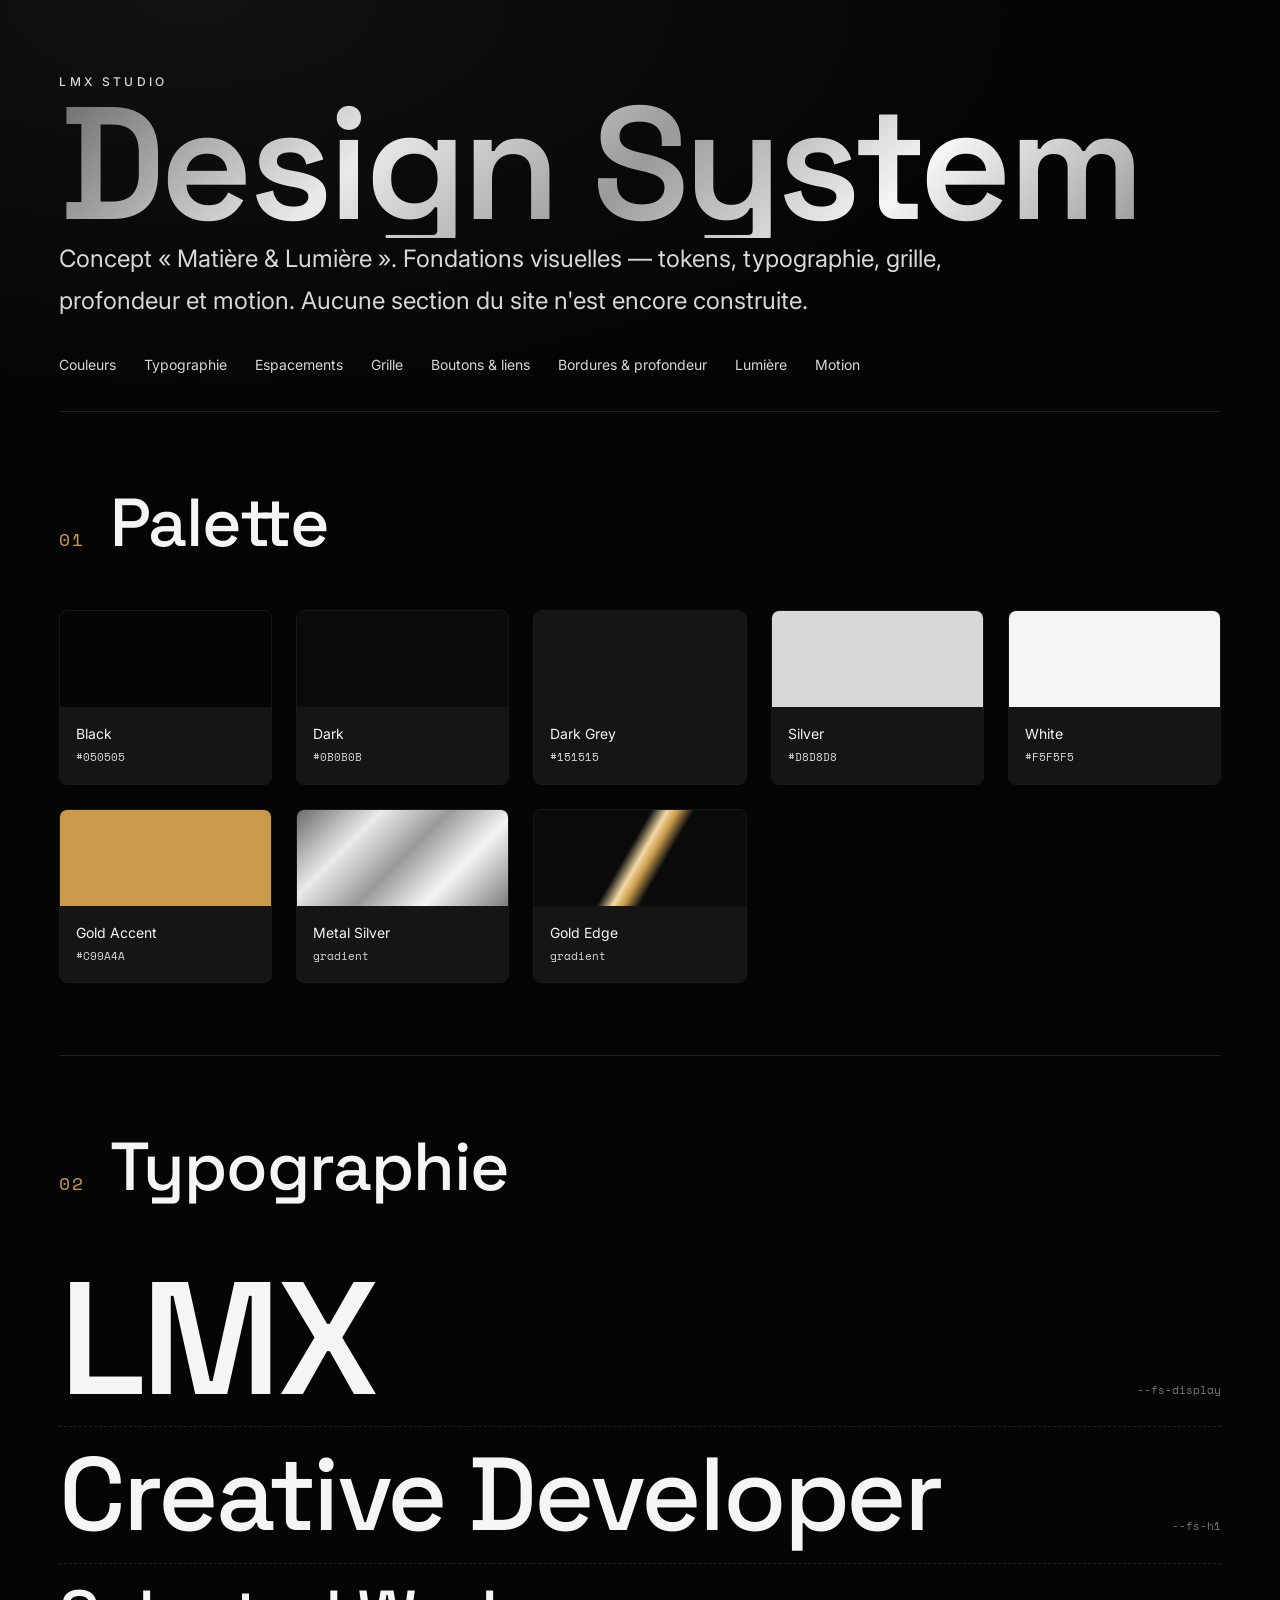
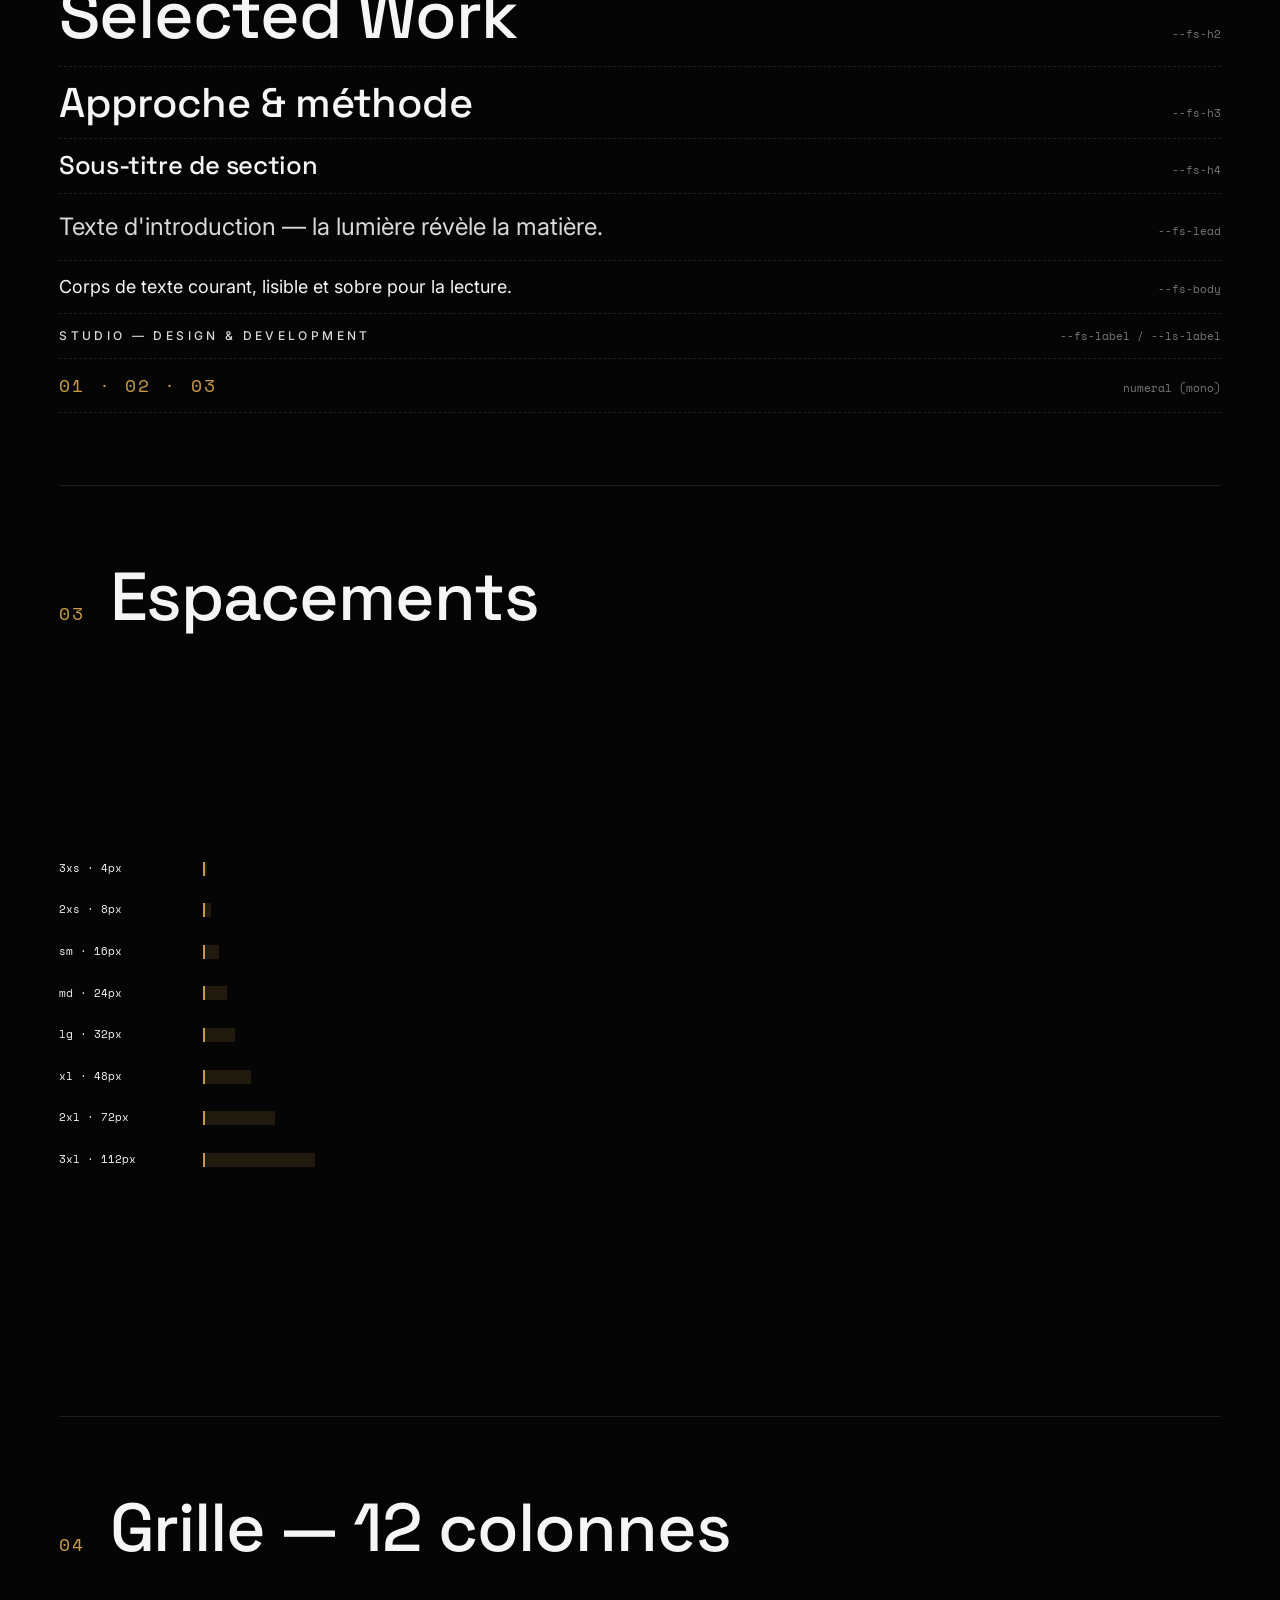
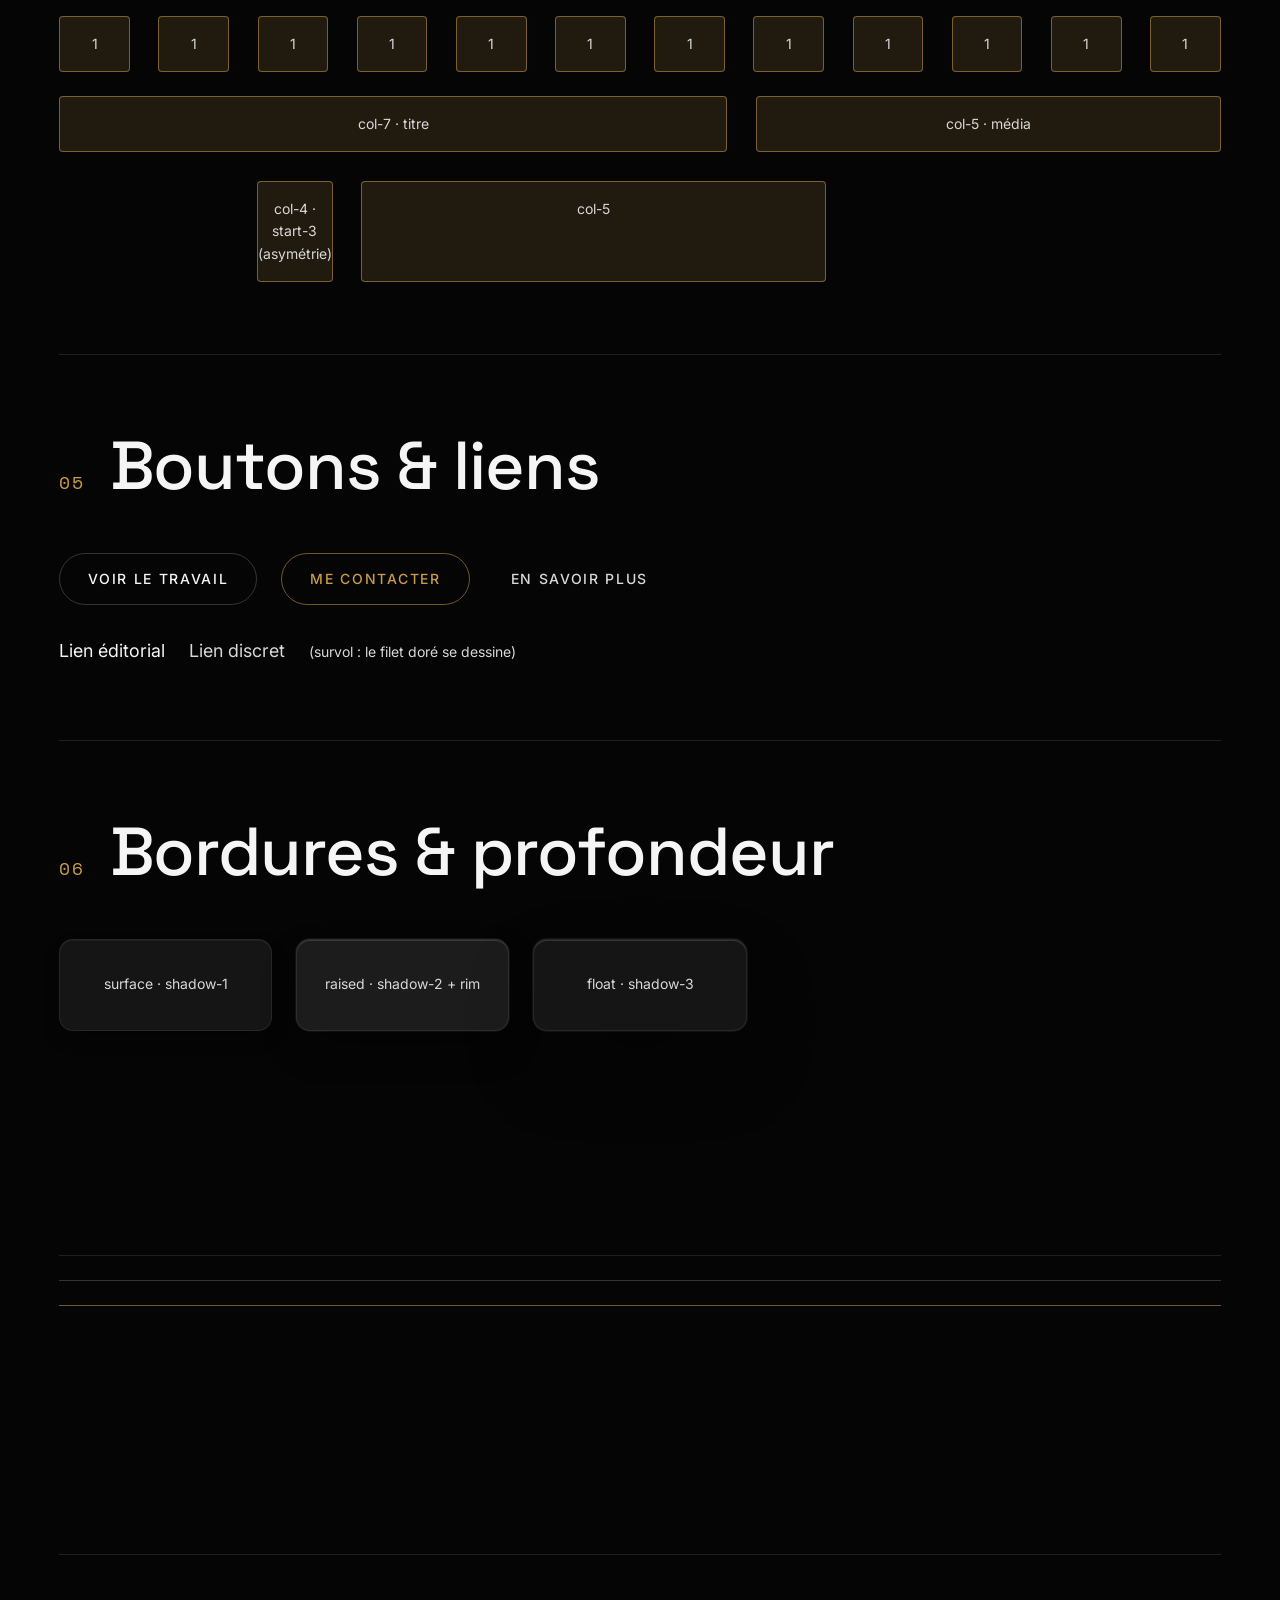
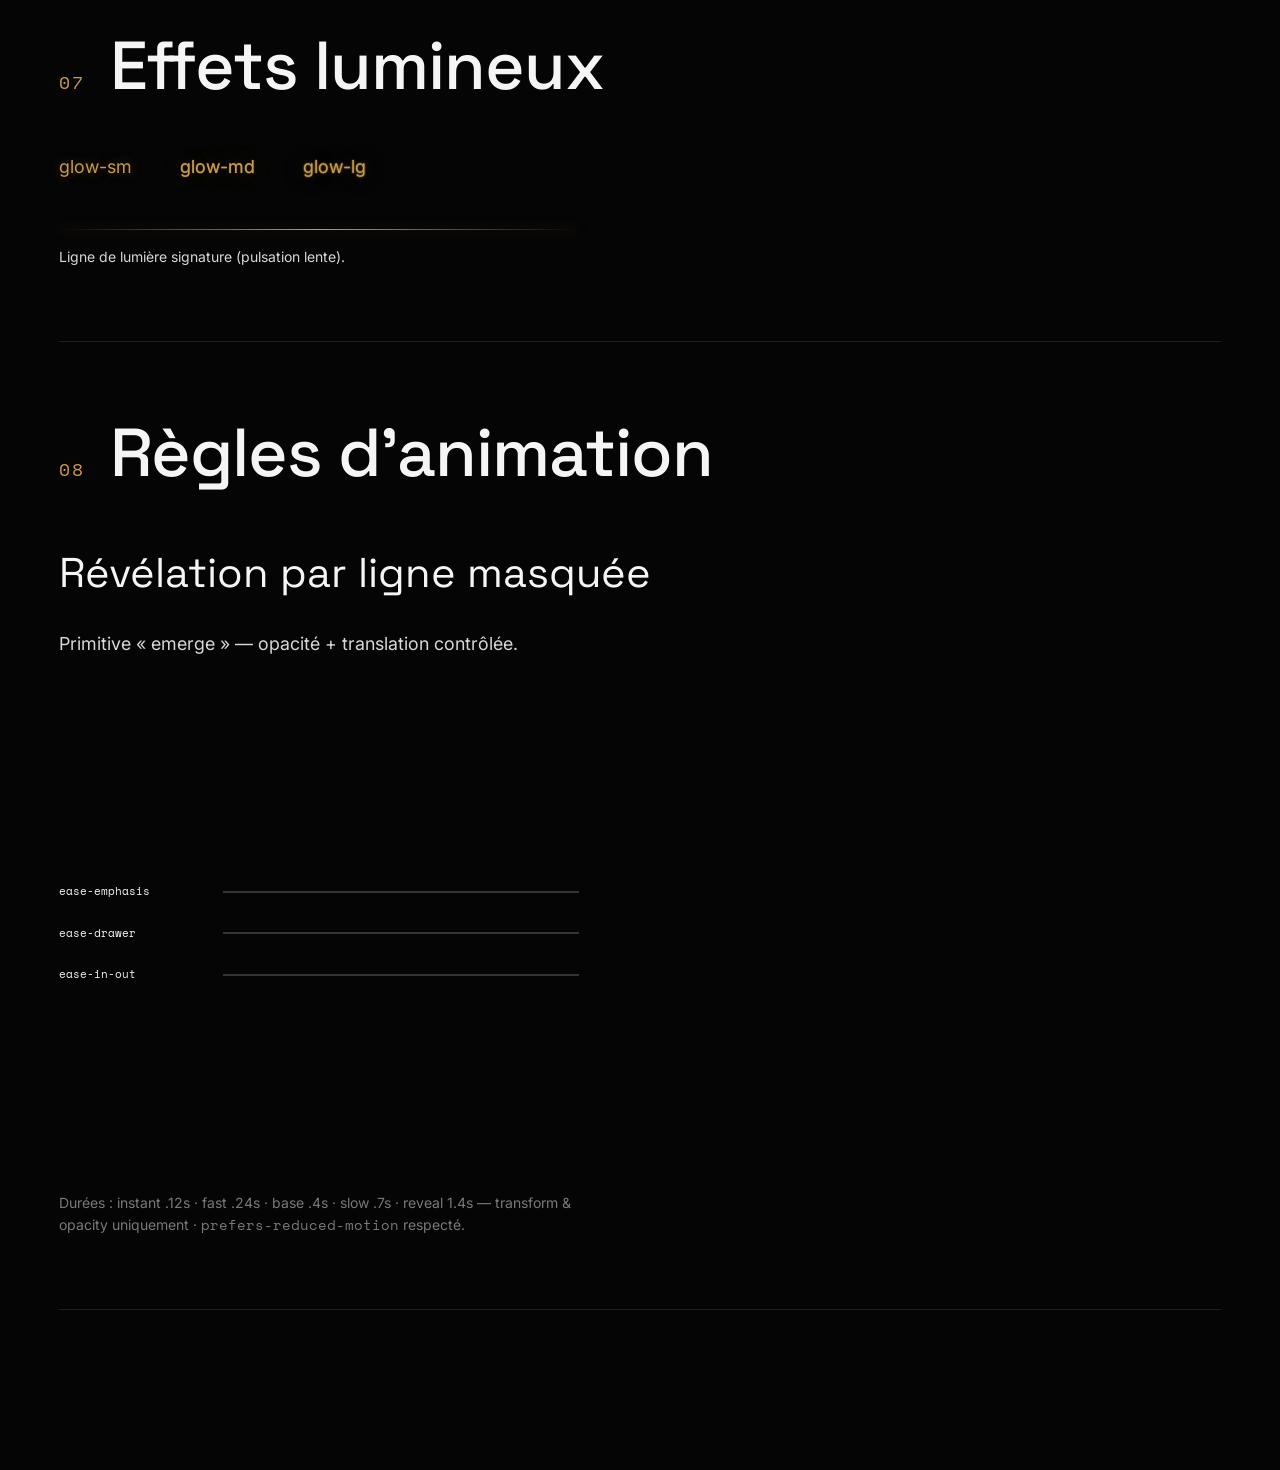
==== commit d71491ba: "mise à jour du site" ====
--- a/styleguide.html
+++ b/styleguide.html
@@ -167,7 +167,7 @@
       <p class="reveal-up text-muted">Primitive « emerge » — opacité + translation contrôlée.</p>
       <div class="stack" style="margin-top:var(--space-xl);max-width:520px">
         <div class="row"><code style="width:140px;font-family:var(--font-mono);font-size:var(--fs-micro)">ease-emphasis</code><div class="ease-track"></div></div>
-        <div class="row"><code style="width:140px;font-family:var(--font-mono);font-size:var(--fs-micro)">ease-metal</code><div class="ease-track"></div></div>
+        <div class="row"><code style="width:140px;font-family:var(--font-mono);font-size:var(--fs-micro)">ease-drawer</code><div class="ease-track"></div></div>
         <div class="row"><code style="width:140px;font-family:var(--font-mono);font-size:var(--fs-micro)">ease-in-out</code><div class="ease-track"></div></div>
       </div>
       <p class="text-faint text-small" style="margin-top:var(--space-lg)">Durées : instant .12s · fast .24s · base .4s · slow .7s · reveal 1.4s — transform &amp; opacity uniquement · <code style="font-family:var(--font-mono)">prefers-reduced-motion</code> respecté.</p>
--- a/css/variables.css
+++ b/css/variables.css
@@ -35,7 +35,11 @@
 
   --text: var(--c-white);
   --text-muted: var(--c-silver);
-  --text-faint: rgba(var(--rgb-silver), 0.45);
+  /* 0.45 measured 3.44:1 on --c-black and failed WCAG AA (4.5:1) across the
+     18 places it is used. 0.55 is the lowest alpha that clears it — 4.69:1 —
+     so the third type tier stays visibly quieter than --text-muted while
+     remaining readable. Do not lower it without re-measuring. */
+  --text-faint: rgba(var(--rgb-silver), 0.55);
   --text-inverse: var(--c-black);
 
   --accent: var(--c-gold);
@@ -230,18 +234,32 @@
      13 · MOTION — durations & easings
      Cinematic, weighted. transform/opacity only.
      -------------------------------------------------------- */
-  --dur-instant: 0.12s;
+  /* --- Interaction budgets ---
+     Duration follows FREQUENCY, not taste: the more often a user sees a
+     motion, the shorter it must be. UI motion never exceeds 300ms; only
+     the once-per-visit editorial reveals are allowed to be cinematic. */
+  --dur-press: 0.14s;    /* press feedback        · every interaction  */
+  --dur-hover: 0.18s;    /* hover, underlines     · tens of times/day  */
+  --dur-pop: 0.2s;       /* tooltips, previews    · occasional         */
+  --dur-menu: 0.32s;     /* fullscreen menu, drawers — OPENING         */
+  --dur-menu-out: 0.2s;  /* …and closing. Asymmetric on purpose: slow
+                            where the user is deciding, snappy where the
+                            system is answering.                       */
+
+  /* Legacy scale — editorial / scroll-bound motion only.
+     Do NOT use these on hover or press: they blow the budget above. */
   --dur-fast: 0.24s;
   --dur-base: 0.4s;
   --dur-slow: 0.7s;
-  --dur-slower: 1.1s;
   --dur-reveal: 1.4s;    /* signature reveals                        */
 
-  /* Easings — expressive but disciplined */
-  --ease-out: cubic-bezier(0.22, 1, 0.36, 1);        /* smooth exit  */
-  --ease-in-out: cubic-bezier(0.76, 0, 0.24, 1);     /* editorial    */
-  --ease-emphasis: cubic-bezier(0.16, 1, 0.3, 1);    /* reveal snap  */
-  --ease-metal: cubic-bezier(0.65, 0.05, 0.36, 1);   /* weighted     */
+  /* Easings — the built-in CSS curves are too weak to read as intentional.
+     ease-in is never used on UI: it delays the exact moment the eye is
+     watching, which reads as lag even at an identical duration. */
+  --ease-out: cubic-bezier(0.23, 1, 0.32, 1);        /* entrances, exits, hover */
+  --ease-in-out: cubic-bezier(0.77, 0, 0.175, 1);    /* on-screen movement      */
+  --ease-drawer: cubic-bezier(0.32, 0.72, 0, 1);     /* sheets & fullscreen menu*/
+  --ease-emphasis: cubic-bezier(0.16, 1, 0.3, 1);    /* editorial reveal snap   */
 
   /* --------------------------------------------------------
      14 · UI TOKENS — cursor, focus, controls
--- a/css/style.css
+++ b/css/style.css
@@ -116,10 +116,7 @@
 /* ---------- LINKS ---------- */
 a {
   color: var(--text);
-  transition: color var(--dur-fast) var(--ease-out);
-}
-a:hover {
-  color: var(--text);
+  transition: color var(--dur-hover) var(--ease-out);
 }
 
 /* Editorial underline link: gold hairline draws in on hover */
@@ -139,9 +136,10 @@
   background: var(--accent);
   transform: scaleX(0);
   transform-origin: right center;
-  transition: transform var(--dur-base) var(--ease-out);
-}
-.link:hover::after,
+  transition: transform var(--dur-hover) var(--ease-out);
+}
+/* Focus is not hover: the keyboard affordance must never be gated behind a
+   pointer capability query. */
 .link:focus-visible::after {
   transform: scaleX(1);
   transform-origin: left center;
@@ -151,8 +149,48 @@
 .link--muted {
   color: var(--text-muted);
 }
-.link--muted:hover {
-  color: var(--text);
+
+@media (hover: hover) and (pointer: fine) {
+  .link:hover::after {
+    transform: scaleX(1);
+    transform-origin: left center;
+  }
+  .link--muted:hover {
+    color: var(--text);
+  }
+}
+
+/* ---------- PRESS FEEDBACK ----------
+   Touch has no hover, and reset.css removes the browser's tap highlight, so
+   :active is the ONLY thing telling a finger the interface heard it. It fires
+   on pointer-down, on every input type, and it is the cheapest credibility
+   the site can buy. Scale is subtle by target size: 0.97 on buttons, 0.985 on
+   large cards where 0.97 would read as a lurch. */
+.wa-btn:active,
+.nav-toggle:active,
+.brand:active,
+.footer__logo-link:active {
+  transform: scale(0.97);
+}
+.pcard:active {
+  transform: scale(0.985);
+}
+.nav-toggle,
+.brand,
+.footer__logo-link,
+.pcard {
+  transition: transform var(--dur-press) var(--ease-out);
+}
+/* Text links do not scale — a shifting word reads as a glitch. They dim
+   instead, which is the same signal in the medium that suits them. */
+.nav__link:active,
+.menu__link:active,
+.link:active,
+.contact__email:active,
+.hero__scroll:active,
+.service:active {
+  opacity: 0.6;
+  transition-duration: var(--dur-press);
 }
 
 /* ---------- FOCUS (accessibility) ---------- */
@@ -204,40 +242,26 @@
   border: 1px solid var(--_bd);
   border-radius: var(--radius-pill);
   transition:
-    color var(--dur-base) var(--ease-out),
-    border-color var(--dur-base) var(--ease-out),
-    background-color var(--dur-base) var(--ease-out),
-    transform var(--dur-fast) var(--ease-out),
-    box-shadow var(--dur-base) var(--ease-out);
-  will-change: transform;
-}
-.btn:hover {
-  transform: translateY(-2px);
-}
+    color var(--dur-hover) var(--ease-out),
+    border-color var(--dur-hover) var(--ease-out),
+    background-color var(--dur-hover) var(--ease-out),
+    transform var(--dur-press) var(--ease-out),
+    box-shadow var(--dur-hover) var(--ease-out);
+}
+/* Press wins over hover: the finger/cursor is down, the button answers. */
 .btn:active {
-  transform: translateY(0);
+  transform: scale(0.97);
 }
 
 /* Primary: silver fills on hover, text goes dark */
 .btn--primary {
   --_bd: var(--line-strong);
-}
-.btn--primary:hover {
-  --_fg: var(--text-inverse);
-  background: var(--c-silver);
-  border-color: var(--c-silver);
-  box-shadow: var(--glow-silver-sm);
 }
 
 /* Accent: the controlled gold — outline that lights up */
 .btn--accent {
   --_bd: var(--accent-line);
   --_fg: var(--accent);
-}
-.btn--accent:hover {
-  --_fg: var(--text);
-  border-color: var(--accent);
-  box-shadow: var(--glow-gold-md);
 }
 
 /* Ghost: minimal, for tertiary actions */
@@ -246,26 +270,28 @@
   --_fg: var(--text-muted);
   padding-inline: var(--space-sm);
 }
-.btn--ghost:hover {
-  --_fg: var(--text);
-}
-
-/* Icon button */
-.btn-icon {
-  display: inline-flex;
-  align-items: center;
-  justify-content: center;
-  width: var(--tap-target);
-  height: var(--tap-target);
-  border-radius: var(--radius-circle);
-  color: var(--text-muted);
-  transition:
-    color var(--dur-fast) var(--ease-out),
-    background-color var(--dur-fast) var(--ease-out);
-}
-.btn-icon:hover {
-  color: var(--text);
-  background: rgba(var(--rgb-silver), 0.06);
+
+@media (hover: hover) and (pointer: fine) {
+  .btn:hover {
+    transform: translateY(-2px);
+  }
+  .btn:active {
+    transform: translateY(-2px) scale(0.97);
+  }
+  .btn--primary:hover {
+    --_fg: var(--text-inverse);
+    background: var(--c-silver);
+    border-color: var(--c-silver);
+    box-shadow: var(--glow-silver-sm);
+  }
+  .btn--accent:hover {
+    --_fg: var(--text);
+    border-color: var(--accent);
+    box-shadow: var(--glow-gold-md);
+  }
+  .btn--ghost:hover {
+    --_fg: var(--text);
+  }
 }
 
 /* ---------- SURFACES / DEPTH ---------- */
@@ -431,6 +457,15 @@
   pointer-events: none;
 }
 
+/* No JS claimed the page (disabled, parse error, blocked bundle):
+   the loader would otherwise be an opaque overlay nothing can lift.
+   `.seen` is a returning visit inside the same session — the loader is
+   never painted at all, so there is no flash to hide. */
+html:not(.js) .preloader,
+html.seen .preloader {
+  display: none;
+}
+
 .preloader__inner {
   position: relative;
   display: flex;
@@ -454,7 +489,6 @@
   width: clamp(100px, 17vw, 220px);
   height: auto;
   opacity: 0; /* revealed by GSAP; see reduced-motion override below */
-  will-change: opacity, transform, filter;
 }
 
 /* Single gold edge of light sweeping across the mark */
@@ -551,6 +585,9 @@
   position: fixed;
   inset: 0 0 auto 0;
   z-index: var(--z-nav);
+  /* viewport-fit=cover lets the page under the notch; pad the CONTENT back
+     out so the logo and the menu button never sit in the status-bar zone. */
+  padding-top: env(safe-area-inset-top, 0px);
   transition:
     transform var(--dur-base) var(--ease-out),
     background-color var(--dur-base) var(--ease-out),
@@ -576,6 +613,7 @@
 .brand {
   display: inline-flex;
   align-items: center;
+  min-height: var(--tap-target);
   line-height: 0;
 }
 .brand__logo {
@@ -625,23 +663,45 @@
   background: var(--accent);
   transform: scaleX(0);
   transform-origin: right center;
-  transition: transform var(--dur-base) var(--ease-out);
-}
-.nav__link:hover,
+  transition: transform var(--dur-hover) var(--ease-out);
+}
 .nav__link:focus-visible {
   color: var(--text);
 }
-.nav__link:hover > span::after,
 .nav__link:focus-visible > span::after {
   transform: scaleX(1);
   transform-origin: left center;
+}
+/* ---- Where am I? ----
+   navigation.js sets aria-current on the link whose section owns the middle
+   of the screen. It reuses the underline that already exists rather than
+   introducing a second indicator, and it rides --dur-hover (180ms): this is
+   seen continuously while scrolling, so it must be felt, never watched. */
+.nav__link[aria-current] {
+  color: var(--text);
+}
+.nav__link[aria-current] > span::after {
+  transform: scaleX(1);
+  transform-origin: left center;
+}
+@media (hover: hover) and (pointer: fine) {
+  .nav__link:hover {
+    color: var(--text);
+  }
+  .nav__link:hover > span::after {
+    transform: scaleX(1);
+    transform-origin: left center;
+  }
 }
 
 /* ---- CUSTOM TOGGLE (plus → cross, no generic hamburger) ---- */
 .nav-toggle {
   display: none; /* shown on mobile via responsive.css */
   align-items: center;
+  justify-content: flex-end;
   gap: var(--space-sm);
+  /* 44px is the minimum comfortable target; the glyph is only 20px tall */
+  min-height: var(--tap-target);
   color: var(--text);
   z-index: var(--z-overlay);
 }
@@ -656,6 +716,11 @@
   position: relative;
   width: 20px;
   height: 20px;
+  transition: rotate var(--dur-menu) var(--ease-in-out);
+}
+/* plus → cross, in CSS so it still reads without GSAP */
+.nav-toggle.is-active .nav-toggle__glyph {
+  rotate: 45deg;
 }
 .nav-toggle__glyph span {
   position: absolute;
@@ -675,15 +740,32 @@
 /* ============================================================
    MOBILE FULLSCREEN MENU
    ============================================================ */
+/* ---- The menu opens in CSS on its own ----
+   GSAP overwrites these with inline styles when it is available and drives
+   the richer choreography. When it is NOT (blocked CDN, corporate proxy,
+   flaky network, reduced motion) these rules are the whole open state, so
+   the mobile navigation keeps working instead of rendering as white text
+   floating over the hero on an invisible background. */
 .menu {
   position: fixed;
   inset: 0;
   z-index: var(--z-overlay);
   visibility: hidden;
+  /* hold visibility through the closing transitions, then hide */
+  transition: visibility 0s linear var(--dur-menu-out);
 }
 .menu.is-open {
   visibility: visible;
-}
+  transition-delay: 0s;
+}
+
+/* ---- Asymmetric timing ----
+   Every closed-state rule below carries the FAST exit (200ms, no delay);
+   every .is-open rule carries the slower, staggered entrance (320ms).
+   Opening is the user deciding — it may take its time and cascade.
+   Closing is the system answering — it snaps, all at once. Putting the
+   delays on the base rules would have made the exit cascade too, which
+   reads as the menu being reluctant to leave. */
 .menu__bg {
   position: absolute;
   inset: 0;
@@ -691,17 +773,28 @@
   background-image: var(--ambient-wash);
   transform: scaleY(0);
   transform-origin: top center;
-  will-change: transform;
+  transition: transform var(--dur-menu-out) var(--ease-out);
+}
+.menu.is-open .menu__bg {
+  transform: scaleY(1);
+  transition: transform var(--dur-menu) var(--ease-drawer);
 }
 .menu__nav {
   position: relative;
   height: 100%;
-  height: 100svh;
+  /* dvh, not svh: the panel is app chrome and should track the visible area
+     as the URL bar collapses, rather than leaving a strip of hero showing. */
+  height: 100dvh;
   display: flex;
   flex-direction: column;
   justify-content: center;
-  padding: calc(var(--header-h) + var(--space-lg)) var(--gutter-x)
-    var(--space-2xl);
+  overflow-y: auto;
+  overscroll-behavior: contain;
+  padding:
+    calc(var(--header-h) + var(--space-lg) + env(safe-area-inset-top, 0px))
+    calc(var(--gutter-x) + env(safe-area-inset-right, 0px))
+    calc(var(--space-2xl) + env(safe-area-inset-bottom, 0px))
+    calc(var(--gutter-x) + env(safe-area-inset-left, 0px));
 }
 .menu__list {
   list-style: none;
@@ -719,6 +812,11 @@
   background: var(--line-strong);
   transform: scaleX(0);
   transform-origin: left center;
+  transition: transform var(--dur-menu-out) var(--ease-out);
+}
+.menu.is-open .menu__rule {
+  transform: scaleX(1);
+  transition: transform var(--dur-menu) var(--ease-out) 100ms;
 }
 .menu__rule--last {
   position: relative;
@@ -735,6 +833,12 @@
   font-size: var(--fs-label);
   letter-spacing: var(--ls-wide);
   color: var(--accent);
+  opacity: 0;
+  transition: opacity var(--dur-menu-out) var(--ease-out);
+}
+.menu.is-open .menu__index {
+  opacity: 1;
+  transition: opacity var(--dur-pop) var(--ease-out) 180ms;
 }
 .menu__label {
   display: block;
@@ -747,21 +851,53 @@
 }
 .menu__label > span {
   display: block;
-}
-.menu__link:hover .menu__label > span,
-.menu__link:focus-visible .menu__label > span {
+  transform: translateY(110%);
+  transition: transform var(--dur-menu-out) var(--ease-out);
+}
+.menu.is-open .menu__label > span {
+  transform: translateY(0);
+  transition: transform var(--dur-menu) var(--ease-drawer) 140ms;
+}
+/* 60ms cascade — the top of the 30–80ms band. Longer and the list stops
+   reading as one motion and starts reading as a queue. Entrance only. */
+.menu.is-open .menu__item:nth-child(2) .menu__label > span { transition-delay: 200ms; }
+.menu.is-open .menu__item:nth-child(3) .menu__label > span { transition-delay: 260ms; }
+.menu.is-open .menu__item:nth-child(4) .menu__label > span { transition-delay: 320ms; }
+.menu.is-open .menu__item:nth-child(2) .menu__index { transition-delay: 240ms; }
+.menu.is-open .menu__item:nth-child(3) .menu__index { transition-delay: 300ms; }
+.menu.is-open .menu__item:nth-child(4) .menu__index { transition-delay: 360ms; }
+
+.menu__link:focus-visible .menu__label > span,
+.menu__link[aria-current] .menu__label > span {
   background: var(--metal-silver);
   -webkit-background-clip: text;
   background-clip: text;
   color: transparent;
+}
+@media (hover: hover) and (pointer: fine) {
+  .menu__link:hover .menu__label > span {
+    background: var(--metal-silver);
+    -webkit-background-clip: text;
+    background-clip: text;
+    color: transparent;
+  }
 }
 .menu__footer {
   margin-top: var(--space-2xl);
   display: flex;
   flex-direction: column;
   gap: var(--space-2xs);
+  opacity: 0;
+  transition: opacity var(--dur-menu-out) var(--ease-out);
+}
+.menu.is-open .menu__footer {
+  opacity: 1;
+  transition: opacity var(--dur-pop) var(--ease-out) 400ms;
 }
 .menu__mail {
+  display: inline-flex;
+  align-items: center;
+  min-height: var(--tap-target);
   font-size: var(--fs-lead);
   color: var(--text);
 }
@@ -784,16 +920,29 @@
   transform: none !important;
 }
 
-/* Reduced motion: menu appears/leaves without choreography */
+/* Reduced motion: the menu still opens and still fades — it just does not
+   travel. Movement goes, opacity stays, because opacity is what tells the
+   user the panel arrived. (Fewer and gentler, not zero.) */
 @media (prefers-reduced-motion: reduce) {
-  .menu__bg {
+  .menu__bg,
+  .menu.is-open .menu__bg {
     transform: scaleY(1);
   }
-  .menu__rule {
+  .menu__rule,
+  .menu.is-open .menu__rule {
     transform: scaleX(1);
   }
-  .menu__label > span {
+  .menu__label > span,
+  .menu.is-open .menu__label > span {
     transform: none;
+  }
+  .menu__index,
+  .menu__footer,
+  .menu.is-open .menu__index,
+  .menu.is-open .menu__footer,
+  .menu.is-open .menu__item:nth-child(n) .menu__label > span,
+  .menu.is-open .menu__item:nth-child(n) .menu__index {
+    transition-delay: 0s;
   }
 }
 
@@ -831,7 +980,14 @@
   position: relative;
   z-index: var(--z-raised);
   width: 100%;
-  will-change: transform, opacity;
+}
+/* Promote the layer only where something actually moves it (the cursor
+   parallax is desktop-only). A permanently promoted layer rasterises the
+   headline into a bitmap on phones, which is what made the type look soft. */
+@media (hover: hover) and (pointer: fine) {
+  .hero__content {
+    will-change: transform, opacity;
+  }
 }
 
 .hero__eyebrow {
@@ -883,27 +1039,17 @@
   padding-inline: 0.25em;
 }
 
-/* Editorial meta, top-right of the composition */
-.hero__meta {
-  position: absolute;
-  top: 22%;
-  right: var(--gutter-x);
-  text-align: right;
-  font-family: var(--font-mono);
-  font-size: var(--fs-micro);
-  letter-spacing: var(--ls-wide);
-  line-height: 1.8;
-  color: var(--text-faint);
-  z-index: var(--z-raised);
-}
-
 /* Scroll indicator, bottom-left */
 .hero__scroll {
   position: absolute;
-  left: var(--gutter-x);
-  bottom: clamp(var(--space-lg), 4vw, var(--space-2xl));
+  left: calc(var(--gutter-x) + env(safe-area-inset-left, 0px));
+  bottom: calc(
+    clamp(var(--space-lg), 4vw, var(--space-2xl)) +
+      env(safe-area-inset-bottom, 0px)
+  );
   display: inline-flex;
   align-items: center;
+  min-height: var(--tap-target);
   gap: var(--space-sm);
   z-index: var(--z-raised);
 }
@@ -959,6 +1105,7 @@
   gap: clamp(var(--space-lg), 4vw, var(--space-2xl));
 }
 .pcard {
+  container: pcard / inline-size;
   display: flex;
   flex-direction: column;
   color: inherit;
@@ -971,6 +1118,24 @@
   background: var(--surface);
   border: var(--border-metal);
   box-shadow: var(--shadow-2), var(--rim-metal);
+  /* The work reveals itself instead of appearing — the art direction
+     ("le contenu est révélé par la lumière") applied to the one element
+     that has to sell. `round` keeps the radius through the wipe.
+     Seen once per visit, so it is allowed the longer beat. */
+  clip-path: inset(0 0 100% 0 round var(--radius-md));
+  transition: clip-path var(--dur-slow) var(--ease-emphasis);
+  transition-delay: calc(var(--i, 0) * 80ms);
+}
+.pcard.is-revealed .pcard__media {
+  clip-path: inset(0 0 0 0 round var(--radius-md));
+}
+/* Motion is the enhancement, never the gate: without JS, without GSAP or
+   with reduced motion, the work is simply there. */
+@media (prefers-reduced-motion: reduce) {
+  .pcard__media {
+    clip-path: none;
+    transition: none;
+  }
 }
 .pcard__img {
   position: absolute;
@@ -979,11 +1144,15 @@
   height: 100%;
   object-fit: cover;
   object-position: top center;
-  transition: transform var(--dur-slow) var(--ease-out);
-  will-change: transform;
-}
-.pcard:hover .pcard__img {
-  transform: scale(1.05);
+  /* Hover sits in the "tens of times a day" tier: 700ms read as drag.
+     180ms is the whole point — felt, not watched. */
+  transition: transform var(--dur-hover) var(--ease-out);
+}
+@media (hover: hover) and (pointer: fine) {
+  .pcard:hover .pcard__img,
+  .pcard:focus-visible .pcard__img {
+    transform: scale(1.04);
+  }
 }
 /* placeholder when no screenshot (protected site) */
 .pcard__ph {
@@ -991,9 +1160,34 @@
   inset: 0;
   display: grid;
   place-items: center;
+  overflow: hidden;
   background:
     radial-gradient(120% 120% at 25% 0%, rgba(var(--rgb-white), 0.06), transparent 55%),
     linear-gradient(135deg, #17171b, #0b0b0b 55%, #050505);
+}
+/* Shimmer — only because three of the four screenshots come from a
+   third-party render service whose latency we do not control. It says
+   "this is arriving", not "this is broken". It stops the moment the
+   image lands; linear, because a loading sheen is constant motion. */
+@keyframes ph-shimmer {
+  to { transform: translateX(100%); }
+}
+.pcard__ph::after {
+  content: "";
+  position: absolute;
+  inset: 0;
+  transform: translateX(-100%);
+  background: linear-gradient(
+    90deg,
+    transparent,
+    rgba(var(--rgb-white), 0.045),
+    transparent
+  );
+  animation: ph-shimmer 1.4s linear infinite;
+}
+.pcard.is-loaded .pcard__ph::after {
+  animation: none;
+  opacity: 0;
 }
 .pcard__ph span {
   font-family: var(--font-display);
@@ -1014,12 +1208,24 @@
   color: var(--c-white);
   mix-blend-mode: difference;
 }
+/* The card answers to ITS OWN width, not the viewport's. At 834px the grid
+   was still two columns, each card 351px wide, and a side-by-side
+   title + CTA collided — a media query cannot see that, a container query
+   can. Stacked by default; side by side only once the card can afford it. */
 .pcard__body {
   display: flex;
-  align-items: flex-end;
-  justify-content: space-between;
-  gap: var(--space-md);
+  flex-direction: column;
+  align-items: flex-start;
+  gap: var(--space-sm);
   padding-top: var(--space-md);
+}
+@container pcard (min-width: 420px) {
+  .pcard__body {
+    flex-direction: row;
+    align-items: flex-end;
+    justify-content: space-between;
+    gap: var(--space-md);
+  }
 }
 .pcard__cat {
   color: var(--accent);
@@ -1030,6 +1236,14 @@
   font-size: clamp(1.35rem, 1rem + 1.4vw, 2rem);
   font-weight: var(--fw-semibold);
   letter-spacing: var(--ls-heading);
+  text-wrap: balance;
+}
+.pcard__desc {
+  margin-top: var(--space-2xs);
+  max-width: 42ch;
+  font-size: var(--fs-small);
+  line-height: var(--lh-body);
+  color: var(--text-muted);
 }
 .pcard__cta {
   flex: none;
@@ -1040,203 +1254,19 @@
   letter-spacing: var(--ls-wide);
   text-transform: uppercase;
   color: var(--text-muted);
-  transition: color var(--dur-base) var(--ease-out);
-}
-.pcard:hover .pcard__cta {
-  color: var(--accent);
+  transition: color var(--dur-hover) var(--ease-out);
 }
 .pcard__arrow {
-  transition: transform var(--dur-base) var(--ease-out);
-}
-.pcard:hover .pcard__arrow {
-  transform: translate(2px, -2px);
-}
-
-/* Wayfinder rail (pinned on desktop) */
-.work__rail {
-  position: absolute;
-  top: 50vh;
-  left: var(--gutter-x);
-  display: flex;
-  flex-direction: column;
-  align-items: center;
-  gap: var(--space-sm);
-  font-family: var(--font-mono);
-  font-size: var(--fs-micro);
-  letter-spacing: var(--ls-wide);
-  color: var(--text-faint);
-  z-index: var(--z-raised);
-}
-.work__rail-index {
-  color: var(--accent);
-  font-size: var(--fs-small);
-}
-.work__rail-bar {
-  position: relative;
-  width: 1px;
-  height: 120px;
-  background: var(--line-strong);
-  overflow: hidden;
-}
-.work__rail-bar i {
-  position: absolute;
-  inset: 0;
-  background: var(--accent);
-  transform: scaleY(0);
-  transform-origin: top center;
-}
-
-.work__list {
-  list-style: none;
-}
-
-/* Each project = an editorial act */
-.project {
-  position: relative;
-  display: grid;
-  grid-template-columns: repeat(12, 1fr);
-  column-gap: var(--grid-gutter);
-  align-items: center;
-  padding-block: var(--section-gap);
-}
-.project--left .project__media {
-  grid-column: 1 / 8;
-}
-.project--left .project__info {
-  grid-column: 8 / 12;
-}
-.project--right .project__media {
-  grid-column: 6 / 13;
-  order: 2;
-}
-.project--right .project__info {
-  grid-column: 2 / 6;
-  grid-row: 1;
-}
-
-.project__media {
-  position: relative;
-  display: block;
-  color: inherit;
-  perspective: 1200px; /* enables the very light hover tilt */
-}
-.project__frame {
-  position: relative;
-  overflow: hidden;
-  aspect-ratio: 4 / 5;
-  border-radius: var(--radius-md);
-  background: var(--surface);
-  box-shadow: var(--shadow-2), var(--rim-metal);
-  transform-style: preserve-3d;
-}
-.project__img {
-  width: 100%;
-  height: 100%;
-  object-fit: cover;
-  transform: scale(1.06);
-  will-change: transform;
-}
-/* Oversized index number straddling the frame */
-.project__num {
-  position: absolute;
-  top: -0.55em;
-  z-index: var(--z-raised);
-  font-size: clamp(3rem, 6vw, 6rem);
-  font-weight: var(--fw-bold);
-  color: var(--text);
-  mix-blend-mode: difference;
-  pointer-events: none;
-}
-.project--left .project__num {
-  right: -0.2em;
-}
-.project--right .project__num {
-  left: -0.2em;
-}
-
-.project__info {
-  display: flex;
-  flex-direction: column;
-  gap: var(--space-sm);
-}
-.project__category {
-  color: var(--accent);
-}
-.project__title {
-  font-family: var(--font-display);
-  font-size: clamp(2rem, 1rem + 3.4vw, 3.5rem);
-  font-weight: var(--fw-semibold);
-  line-height: var(--lh-heading);
-  letter-spacing: var(--ls-heading);
-  overflow: hidden;
-}
-.project__title > span {
-  display: block;
-}
-.project__desc {
-  color: var(--text-muted);
-  max-width: 42ch;
-}
-.project__tech {
-  list-style: none;
-  display: flex;
-  flex-wrap: wrap;
-  gap: var(--space-2xs) var(--space-sm);
-  margin-top: var(--space-2xs);
-}
-.project__tech-item {
-  font-size: var(--fs-micro);
-  letter-spacing: var(--ls-wide);
-  text-transform: uppercase;
-  color: var(--text-faint);
-  padding: 0.35em 0.8em;
-  border: var(--border-hairline);
-  border-radius: var(--radius-pill);
-}
-.project__foot {
-  display: flex;
-  align-items: center;
-  justify-content: space-between;
-  gap: var(--space-md);
-  margin-top: var(--space-md);
-  padding-top: var(--space-md);
-  border-top: var(--border-hairline);
-}
-.project__year {
-  color: var(--text-faint);
-}
-.project__link {
-  font-size: var(--fs-small);
-  letter-spacing: var(--ls-wide);
-  text-transform: uppercase;
-}
-
-/* Custom hover cursor tag (desktop) */
-.work-cursor {
-  position: fixed;
-  top: 0;
-  left: 0;
-  z-index: var(--z-cursor);
-  padding: 0.65em 1.1em;
-  font-family: var(--font-body);
-  font-size: var(--fs-micro);
-  font-weight: var(--fw-medium);
-  letter-spacing: var(--ls-wide);
-  text-transform: uppercase;
-  color: var(--text-inverse);
-  background: var(--c-silver);
-  border-radius: var(--radius-pill);
-  white-space: nowrap;
-  pointer-events: none;
-  opacity: 0;
-  transform: translate(-50%, -50%) scale(0.6);
-  will-change: transform;
-}
-
-/* Reduced motion: everything is already in its final, legible state */
-@media (prefers-reduced-motion: reduce) {
-  .project__img {
-    transform: scale(1);
+  transition: transform var(--dur-hover) var(--ease-out);
+}
+@media (hover: hover) and (pointer: fine) {
+  .pcard:hover .pcard__cta,
+  .pcard:focus-visible .pcard__cta {
+    color: var(--accent);
+  }
+  .pcard:hover .pcard__arrow,
+  .pcard:focus-visible .pcard__arrow {
+    transform: translate(2px, -2px);
   }
 }
 
@@ -1268,7 +1298,6 @@
 }
 .about__line > span {
   display: block;
-  will-change: transform;
 }
 /* second line indented for editorial asymmetry */
 .about__line:nth-child(2) {
@@ -1356,6 +1385,7 @@
 }
 .about__stat-num {
   font-family: var(--font-display);
+  font-variant-numeric: tabular-nums; /* see .skill__pct */
   font-size: clamp(2.75rem, 1.5rem + 5vw, 6rem);
   font-weight: var(--fw-bold);
   line-height: 1;
@@ -1403,65 +1433,10 @@
   max-width: 44ch;
 }
 
-/* Disciplines — outline words that fill on scroll */
-.about__disciplines {
-  list-style: none;
-  margin-top: clamp(var(--space-2xl), 6vw, var(--space-4xl));
-  border-top: var(--border-hairline);
-  overflow: hidden;
-}
-.disc {
-  position: relative;
-  display: flex;
-  align-items: baseline;
-  gap: clamp(var(--space-md), 3vw, var(--space-2xl));
-  padding-block: clamp(var(--space-md), 2.5vw, var(--space-xl));
-  border-bottom: var(--border-hairline);
-  will-change: transform;
-}
-.disc__num {
-  flex: none;
-  font-size: var(--fs-small);
-  color: var(--accent);
-}
-.disc__word {
-  position: relative;
-  font-family: var(--font-display);
-  font-size: clamp(1.35rem, 0.8rem + 3vw, 3.4rem);
-  font-weight: var(--fw-semibold);
-  line-height: 1;
-  letter-spacing: var(--ls-heading);
-  text-transform: uppercase;
-  white-space: nowrap;
-  max-width: 100%;
-}
-.disc__outline {
-  -webkit-text-stroke: 1px rgba(var(--rgb-silver), 0.5);
-  color: transparent;
-}
-.disc__fill {
-  position: absolute;
-  left: 0;
-  top: 0;
-  white-space: nowrap;
-  background: var(--metal-silver);
-  -webkit-background-clip: text;
-  background-clip: text;
-  color: transparent;
-  clip-path: inset(0 100% 0 0);
-}
-.disc:hover .disc__fill {
-  clip-path: inset(0 0% 0 0);
-  transition: clip-path var(--dur-slow) var(--ease-out);
-}
-
-/* Reduced motion: statement legible, disciplines filled */
+/* Reduced motion: the statement is legible without its rise */
 @media (prefers-reduced-motion: reduce) {
   .about__line > span {
     transform: none !important;
-  }
-  .disc__fill {
-    clip-path: inset(0 0% 0 0);
   }
 }
 
@@ -1527,10 +1502,10 @@
   border: 1px solid rgba(var(--rgb-silver), 0.35);
   background: transparent;
   transition:
-    width var(--dur-base) var(--ease-out),
-    height var(--dur-base) var(--ease-out),
-    background-color var(--dur-base) var(--ease-out),
-    border-color var(--dur-base) var(--ease-out);
+    width var(--dur-pop) var(--ease-out),
+    height var(--dur-pop) var(--ease-out),
+    background-color var(--dur-pop) var(--ease-out),
+    border-color var(--dur-pop) var(--ease-out);
   will-change: transform;
 }
 .cursor__label {
@@ -1669,10 +1644,15 @@
   letter-spacing: var(--ls-heading);
   color: var(--text);
   overflow-wrap: anywhere;
-  transition: color var(--dur-base) var(--ease-out);
-}
-.contact__email:hover {
+  transition: color var(--dur-hover) var(--ease-out);
+}
+.contact__email:focus-visible {
   color: var(--accent);
+}
+@media (hover: hover) and (pointer: fine) {
+  .contact__email:hover {
+    color: var(--accent);
+  }
 }
 .contact__cta-row {
   margin-top: var(--space-lg);
@@ -1693,14 +1673,22 @@
   letter-spacing: var(--ls-wide);
   text-transform: uppercase;
   transition:
-    color var(--dur-base) var(--ease-out),
-    border-color var(--dur-base) var(--ease-out),
-    box-shadow var(--dur-base) var(--ease-out);
-}
-.wa-btn:hover {
+    transform var(--dur-press) var(--ease-out),
+    color var(--dur-hover) var(--ease-out),
+    border-color var(--dur-hover) var(--ease-out),
+    box-shadow var(--dur-hover) var(--ease-out);
+}
+@media (hover: hover) and (pointer: fine) {
+  .wa-btn:hover {
+    color: var(--text);
+    border-color: var(--accent);
+    box-shadow: var(--glow-gold-md);
+  }
+}
+/* Keyboard users get the same lit state */
+.wa-btn:focus-visible {
   color: var(--text);
   border-color: var(--accent);
-  box-shadow: var(--glow-gold-md);
 }
 .wa-btn__icon {
   width: 20px;
@@ -1718,7 +1706,8 @@
    ============================================================ */
 .footer {
   position: relative;
-  padding-block: clamp(var(--space-2xl), 5vw, var(--space-3xl)) var(--space-lg);
+  padding-block: clamp(var(--space-2xl), 5vw, var(--space-3xl))
+    calc(var(--space-lg) + env(safe-area-inset-bottom, 0px));
 }
 .footer__seam {
   display: block;
@@ -1736,7 +1725,9 @@
   max-width: 34ch;
 }
 .footer__logo-link {
-  display: inline-block;
+  display: inline-flex;
+  align-items: center;
+  min-height: var(--tap-target);
 }
 .footer__logo {
   width: clamp(72px, 6vw, 96px);
@@ -1760,8 +1751,17 @@
 .footer__col {
   display: flex;
   flex-direction: column;
-  gap: var(--space-xs);
+  gap: var(--space-3xs);
   align-items: flex-start;
+}
+/* Footer links measured 28px tall — below the comfortable touch minimum.
+   Padding grows the target without pushing the list apart, because the
+   column gap shrinks by the same amount. */
+.footer__col .link {
+  display: inline-flex;
+  align-items: center;
+  min-height: var(--tap-target);
+  padding-block: 0;
 }
 .footer__col-title {
   color: var(--accent);
@@ -2007,13 +2007,13 @@
   gap: clamp(var(--space-md), 3vw, var(--space-2xl));
   padding-block: clamp(var(--space-lg), 3vw, var(--space-2xl));
   border-bottom: var(--border-hairline);
-  transition: color var(--dur-base) var(--ease-out);
+  transition: color var(--dur-hover) var(--ease-out);
 }
 .skill__num {
   flex: none;
   font-size: var(--fs-small);
   color: var(--text-faint);
-  transition: color var(--dur-fast) var(--ease-out);
+  transition: color var(--dur-hover) var(--ease-out);
 }
 .skill__name {
   font-family: var(--font-display);
@@ -2021,11 +2021,15 @@
   font-weight: var(--fw-semibold);
   letter-spacing: var(--ls-heading);
   color: var(--text-muted);
-  transition: color var(--dur-base) var(--ease-out);
+  transition: color var(--dur-hover) var(--ease-out);
 }
 .skill__pct {
   justify-self: end;
   font-family: var(--font-display);
+  /* Bricolage is proportional: "1" measures 12px where "8" measures 23px.
+     Counting 0→95 without this made the number shudder and slide sideways
+     on every frame. Fixed-width digits are the condition of a clean ticker. */
+  font-variant-numeric: tabular-nums;
   font-weight: var(--fw-bold);
   font-size: clamp(1.75rem, 1rem + 3vw, 3.75rem);
   line-height: 1;
@@ -2043,11 +2047,13 @@
   margin-left: 0.1em;
 }
 /* Hover: name lights up + gold index */
-.skill:hover .skill__name {
-  color: var(--text);
-}
-.skill:hover .skill__num {
-  color: var(--accent);
+@media (hover: hover) and (pointer: fine) {
+  .skill:hover .skill__name {
+    color: var(--text);
+  }
+  .skill:hover .skill__num {
+    color: var(--accent);
+  }
 }
 
 /* ============================================================
@@ -2090,7 +2096,7 @@
   flex: none;
   font-size: var(--fs-small);
   color: var(--text-faint);
-  transition: color var(--dur-fast) var(--ease-out);
+  transition: color var(--dur-hover) var(--ease-out);
 }
 /* Outline type by default → fills on hover (typography change) */
 .service__name {
@@ -2104,10 +2110,9 @@
   color: transparent;
   -webkit-text-stroke: 1px rgba(var(--rgb-silver), 0.55);
   transition:
-    color var(--dur-fast) var(--ease-out),
-    transform var(--dur-base) var(--ease-out),
-    opacity var(--dur-fast) var(--ease-out);
-  will-change: transform;
+    color var(--dur-hover) var(--ease-out),
+    transform var(--dur-hover) var(--ease-out),
+    opacity var(--dur-hover) var(--ease-out);
 }
 .service__desc {
   justify-self: end;
@@ -2118,31 +2123,46 @@
   opacity: 0;
   transform: translateX(-12px);
   transition:
-    opacity var(--dur-fast) var(--ease-out),
-    transform var(--dur-base) var(--ease-out);
-}
-
-/* Hover (or .is-active on touch, set on scroll by services.js):
-   fill type, gold number, slight shift, reveal description */
-.service:hover .service__name,
+    opacity var(--dur-hover) var(--ease-out),
+    transform var(--dur-hover) var(--ease-out);
+}
+
+/* .is-active is the touch path (services.js sets it on the row crossing the
+   middle of the screen). :hover is gated so a tap cannot leave a second row
+   stuck "active" while the scroll-driven one moves on. */
 .service.is-active .service__name {
   color: var(--text);
   -webkit-text-stroke-color: transparent;
   transform: translateX(clamp(0.5rem, 2vw, 2rem));
 }
-.service:hover .service__num,
 .service.is-active .service__num {
   color: var(--accent);
 }
-.service:hover .service__desc,
 .service.is-active .service__desc {
   opacity: 1;
   transform: translateX(0);
 }
-/* Spotlight: dim the other rows while one is hovered / active */
-.services__list:hover .service:not(:hover) .service__name,
 .services__list.has-active .service:not(.is-active) .service__name {
   opacity: 0.3;
+}
+
+@media (hover: hover) and (pointer: fine) {
+  .service:hover .service__name {
+    color: var(--text);
+    -webkit-text-stroke-color: transparent;
+    transform: translateX(clamp(0.5rem, 2vw, 2rem));
+  }
+  .service:hover .service__num {
+    color: var(--accent);
+  }
+  .service:hover .service__desc {
+    opacity: 1;
+    transform: translateX(0);
+  }
+  /* Spotlight: dim the other rows while one is hovered */
+  .services__list:hover .service:not(:hover) .service__name {
+    opacity: 0.3;
+  }
 }
 
 /* Floating visual preview (desktop, JS-controlled) */
@@ -2210,473 +2230,3 @@
   }
 }
 
-/* ============================================================
-   DIGITAL LAB — experimental environment
-   A more technical, "instrument panel" atmosphere.
-   ============================================================ */
-.lab {
-  position: relative;
-  padding-block: var(--section-py);
-  background-color: var(--c-dark);
-  overflow: hidden;
-}
-/* Faint technical grid — the lab floor */
-.lab::before {
-  content: "";
-  position: absolute;
-  inset: 0;
-  background-image:
-    linear-gradient(rgba(var(--rgb-silver), 0.04) 1px, transparent 1px),
-    linear-gradient(90deg, rgba(var(--rgb-silver), 0.04) 1px, transparent 1px);
-  background-size: 48px 48px;
-  mask-image: radial-gradient(120% 90% at 50% 0%, #000 40%, transparent 85%);
-  -webkit-mask-image: radial-gradient(120% 90% at 50% 0%, #000 40%, transparent 85%);
-  pointer-events: none;
-}
-.lab > * {
-  position: relative;
-}
-.lab__head {
-  margin-bottom: clamp(var(--space-xl), 4vw, var(--space-3xl));
-}
-.lab__eyebrow {
-  display: inline-flex;
-  align-items: center;
-  gap: var(--space-2xs);
-  font-family: var(--font-mono);
-  color: var(--text-muted);
-}
-.lab__dot {
-  width: 7px;
-  height: 7px;
-  border-radius: 50%;
-  background: var(--accent);
-  box-shadow: var(--glow-gold-sm);
-  animation: gold-pulse 1.6s var(--ease-in-out) infinite;
-}
-.lab__title {
-  font-family: var(--font-display);
-  font-size: var(--fs-h1);
-  font-weight: var(--fw-semibold);
-  letter-spacing: var(--ls-display);
-  margin-block: var(--space-sm) var(--space-md);
-}
-.lab__intro {
-  color: var(--text-muted);
-}
-
-.lab__grid {
-  display: grid;
-  grid-template-columns: repeat(2, 1fr);
-  gap: var(--grid-gutter);
-}
-
-/* Experiment module — an instrument panel */
-.exp {
-  position: relative;
-  background: rgba(var(--rgb-black), 0.5);
-  border: var(--border-metal);
-  border-radius: var(--radius-md);
-  padding: var(--space-md);
-  overflow: hidden;
-}
-/* corner brackets */
-.exp::before,
-.exp::after {
-  content: "";
-  position: absolute;
-  width: 12px;
-  height: 12px;
-  border: 1px solid var(--accent-line);
-  pointer-events: none;
-}
-.exp::before {
-  top: 8px;
-  left: 8px;
-  border-right: 0;
-  border-bottom: 0;
-}
-.exp::after {
-  bottom: 8px;
-  right: 8px;
-  border-left: 0;
-  border-top: 0;
-}
-.exp__head {
-  display: flex;
-  align-items: center;
-  justify-content: space-between;
-  margin-bottom: var(--space-sm);
-}
-.exp__id {
-  font-size: var(--fs-micro);
-  letter-spacing: var(--ls-wide);
-  text-transform: uppercase;
-  color: var(--accent);
-}
-.exp__tag {
-  font-family: var(--font-mono);
-  font-size: var(--fs-micro);
-  letter-spacing: var(--ls-wide);
-  text-transform: uppercase;
-  color: var(--text-faint);
-}
-.exp__stage {
-  position: relative;
-  aspect-ratio: 16 / 10;
-  border-radius: var(--radius-sm);
-  overflow: hidden;
-  background:
-    radial-gradient(120% 120% at 30% 0%, rgba(var(--rgb-white), 0.05), transparent 55%),
-    var(--c-black);
-  cursor: crosshair;
-  display: grid;
-  place-items: center;
-}
-.exp__stage canvas {
-  position: absolute;
-  inset: 0;
-  width: 100%;
-  height: 100%;
-}
-.exp__foot {
-  margin-top: var(--space-sm);
-}
-.exp__title {
-  font-family: var(--font-display);
-  font-size: var(--fs-h4);
-  font-weight: var(--fw-medium);
-  letter-spacing: var(--ls-heading);
-}
-.exp__desc {
-  font-size: var(--fs-small);
-  color: var(--text-muted);
-  margin-top: var(--space-3xs);
-}
-
-/* Exp 02 — kinetic type */
-.exp__text {
-  font-family: var(--font-display);
-  font-size: clamp(1.75rem, 1rem + 3vw, 3rem);
-  font-weight: var(--fw-semibold);
-  letter-spacing: var(--ls-heading);
-  color: var(--text);
-  text-align: center;
-  padding-inline: var(--space-md);
-}
-.exp__char {
-  display: inline-block;
-  transition: transform var(--dur-fast) var(--ease-out);
-  will-change: transform;
-}
-.exp__char.is-scrambling {
-  color: var(--accent);
-}
-
-/* Exp 03 — magnetic field */
-.exp__rings {
-  position: absolute;
-  width: 200px;
-  height: 200px;
-  max-width: 80%;
-  max-height: 80%;
-  will-change: transform;
-}
-.exp__rings svg {
-  width: 100%;
-  height: 100%;
-}
-.exp__field {
-  position: absolute;
-  inset: 0;
-  width: 100%;
-  height: 100%;
-  pointer-events: none;
-}
-.exp__orb {
-  position: absolute;
-  top: 0;
-  left: 0;
-  width: 16px;
-  height: 16px;
-  border-radius: 50%;
-  background: var(--accent);
-  box-shadow: var(--glow-gold-md);
-  will-change: transform;
-}
-
-/* Exp 04 — 3D fallback */
-.exp__fallback {
-  display: grid;
-  place-items: center;
-}
-
-@media (prefers-reduced-motion: reduce) {
-  .lab__dot {
-    animation: none;
-  }
-}
-
-/* ============================================================
-   PROJECT VIEW — fullscreen case study
-   ============================================================ */
-html.pv-open,
-html.pv-open body {
-  overflow: hidden;
-}
-
-.pv {
-  position: fixed;
-  inset: 0;
-  z-index: var(--z-modal);
-  visibility: hidden;
-}
-.pv.is-open {
-  visibility: visible;
-}
-.pv__bg {
-  position: absolute;
-  inset: 0;
-  background-color: var(--c-black);
-  background-image: var(--ambient-wash);
-}
-
-.pv__close {
-  position: fixed;
-  top: clamp(1rem, 2vw, 2rem);
-  right: var(--gutter-x);
-  z-index: 2;
-  display: inline-flex;
-  align-items: center;
-  gap: var(--space-sm);
-  color: var(--text);
-  font-size: var(--fs-label);
-  font-weight: var(--fw-medium);
-  letter-spacing: var(--ls-label);
-  text-transform: uppercase;
-}
-.pv__close-glyph {
-  position: relative;
-  width: 20px;
-  height: 20px;
-}
-.pv__close-glyph i {
-  position: absolute;
-  top: 50%;
-  left: 50%;
-  width: 20px;
-  height: 1.5px;
-  background: var(--text);
-}
-.pv__close-glyph i:first-child {
-  transform: translate(-50%, -50%) rotate(45deg);
-}
-.pv__close-glyph i:last-child {
-  transform: translate(-50%, -50%) rotate(-45deg);
-  background: var(--accent);
-}
-
-.pv__scroll {
-  position: absolute;
-  inset: 0;
-  overflow-y: auto;
-  overflow-x: hidden;
-  -webkit-overflow-scrolling: touch;
-}
-
-/* --- Fullscreen opening hero (the image dominates) --- */
-.pv__hero {
-  position: relative;
-  height: 100vh;
-  height: 100svh;
-  overflow: hidden;
-}
-.pv__hero-media {
-  position: absolute;
-  inset: 0;
-}
-.pv__hero-img {
-  width: 100%;
-  height: 100%;
-  object-fit: cover;
-}
-.pv__hero::after {
-  content: "";
-  position: absolute;
-  inset: 0;
-  background: linear-gradient(
-    to top,
-    rgba(var(--rgb-black), 0.85) 0%,
-    rgba(var(--rgb-black), 0.1) 45%,
-    rgba(var(--rgb-black), 0.35) 100%
-  );
-}
-.pv__hero-caption {
-  position: absolute;
-  left: 0;
-  right: 0;
-  bottom: clamp(var(--space-xl), 6vw, var(--space-3xl));
-  z-index: 1;
-}
-.pv__hero-cat {
-  color: var(--accent);
-  margin-bottom: var(--space-sm);
-}
-.pv__hero-title {
-  font-family: var(--font-display);
-  font-size: var(--fs-display);
-  font-weight: var(--fw-semibold);
-  line-height: var(--lh-tight);
-  letter-spacing: var(--ls-display);
-  overflow: hidden;
-}
-.pv__hero-title > span {
-  display: block;
-}
-
-/* --- Meta block --- */
-.pv__meta {
-  display: grid;
-  grid-template-columns: repeat(3, 1fr);
-  gap: var(--space-xl) var(--grid-gutter);
-  padding-block: clamp(var(--space-2xl), 6vw, var(--space-4xl));
-  border-bottom: var(--border-hairline);
-}
-.pv__meta-label {
-  color: var(--text-faint);
-  margin-bottom: var(--space-2xs);
-}
-.pv__meta-value {
-  font-size: var(--fs-lead);
-  color: var(--text);
-}
-
-/* --- Narrative acts (big images dominate) --- */
-.pv__story {
-  padding-block: clamp(var(--space-2xl), 6vw, var(--space-4xl));
-}
-.pv__act {
-  padding-block: clamp(var(--space-2xl), 5vw, var(--space-3xl));
-}
-.pv__act-head {
-  display: flex;
-  align-items: baseline;
-  gap: var(--space-md);
-  margin-bottom: var(--space-lg);
-}
-.pv__act-num {
-  font-size: var(--fs-small);
-}
-.pv__act-title {
-  font-family: var(--font-display);
-  font-size: var(--fs-h2);
-  font-weight: var(--fw-semibold);
-  letter-spacing: var(--ls-heading);
-}
-.pv__act-text {
-  font-size: var(--fs-lead);
-  color: var(--text-muted);
-  max-width: 60ch;
-  margin-bottom: clamp(var(--space-xl), 4vw, var(--space-2xl));
-}
-.pv__media {
-  margin: 0;
-}
-.pv__media-ph {
-  position: relative;
-  display: grid;
-  place-items: center;
-  aspect-ratio: 16 / 9;
-  border-radius: var(--radius-md);
-  overflow: hidden;
-  background:
-    radial-gradient(120% 120% at 20% 0%, rgba(var(--rgb-white), 0.05), transparent 55%),
-    linear-gradient(135deg, #16161a, #0b0b0b 55%, #050505);
-  border: var(--border-metal);
-  box-shadow: var(--shadow-2), var(--rim-metal);
-}
-.pv__media-ph::before {
-  content: "";
-  position: absolute;
-  top: -10%;
-  left: 66%;
-  width: 2px;
-  height: 120%;
-  background: linear-gradient(180deg, transparent, var(--accent), transparent);
-  transform: rotate(16deg);
-  opacity: 0.5;
-}
-.pv__media-ph span {
-  font-family: var(--font-display);
-  font-size: clamp(2rem, 6vw, 5rem);
-  font-weight: var(--fw-bold);
-  letter-spacing: var(--ls-display);
-  background: var(--metal-silver);
-  -webkit-background-clip: text;
-  background-clip: text;
-  color: transparent;
-  opacity: 0.85;
-  text-align: center;
-  padding-inline: var(--space-md);
-}
-.pv__media-ph em {
-  position: absolute;
-  bottom: var(--space-md);
-  font-family: var(--font-mono);
-  font-size: var(--fs-micro);
-  letter-spacing: var(--ls-wide);
-  text-transform: uppercase;
-  color: var(--text-faint);
-  font-style: normal;
-}
-/* When a real image is provided later, drop it in as <img> and it covers */
-.pv__media img {
-  width: 100%;
-  height: 100%;
-  object-fit: cover;
-  border-radius: var(--radius-md);
-}
-
-.pv__foot {
-  display: flex;
-  align-items: center;
-  justify-content: space-between;
-  gap: var(--space-md);
-  padding-block: var(--space-3xl) var(--space-4xl);
-  border-top: var(--border-hairline);
-}
-
-/* FLIP transition clone */
-.pv__flip {
-  position: fixed;
-  z-index: 3;
-  overflow: hidden;
-  display: none;
-  will-change: top, left, width, height;
-}
-.pv__flip-img {
-  width: 100%;
-  height: 100%;
-  object-fit: cover;
-}
-
-/* In-view reveals for narrative (inner scroller) */
-[data-reveal-pv] {
-  opacity: 0;
-  transform: translateY(28px);
-  transition:
-    opacity var(--dur-slow) var(--ease-out),
-    transform var(--dur-slow) var(--ease-out);
-}
-[data-reveal-pv].is-inview {
-  opacity: 1;
-  transform: translateY(0);
-}
-
-@media (prefers-reduced-motion: reduce) {
-  [data-reveal-pv] {
-    opacity: 1;
-    transform: none;
-    transition: none;
-  }
-}
--- a/css/animations.css
+++ b/css/animations.css
@@ -23,38 +23,6 @@
   }
 }
 
-/* Line reveal — a mask lifting from bottom */
-@keyframes line-rise {
-  from {
-    transform: translateY(110%);
-  }
-  to {
-    transform: translateY(0);
-  }
-}
-
-/* Fade + lift (used only where a rise reads as "emerging") */
-@keyframes emerge {
-  from {
-    opacity: 0;
-    transform: translateY(24px);
-  }
-  to {
-    opacity: 1;
-    transform: translateY(0);
-  }
-}
-
-/* Hairline drawing in */
-@keyframes rule-draw {
-  from {
-    transform: scaleX(0);
-  }
-  to {
-    transform: scaleX(1);
-  }
-}
-
 /* Slow breathing glow for the signature gold light */
 @keyframes gold-pulse {
   0%,
@@ -63,19 +31,6 @@
   }
   50% {
     opacity: 1;
-  }
-}
-
-/* Subtle ambient drift for background light wash */
-@keyframes ambient-drift {
-  0% {
-    transform: translate3d(0, 0, 0);
-  }
-  50% {
-    transform: translate3d(2%, 1.5%, 0);
-  }
-  100% {
-    transform: translate3d(0, 0, 0);
   }
 }
 
@@ -92,19 +47,6 @@
   }
 }
 
-/* Scroll hint */
-@keyframes scroll-nudge {
-  0%,
-  100% {
-    transform: translateY(0);
-    opacity: 0.4;
-  }
-  50% {
-    transform: translateY(6px);
-    opacity: 1;
-  }
-}
-
 /* ---------- REVEAL PRIMITIVES (JS toggles .is-inview) ---------- */
 
 /* Masked line reveal: wrap text line in .reveal-line, inner in span */
@@ -116,7 +58,6 @@
   display: block;
   transform: translateY(110%);
   transition: transform var(--dur-reveal) var(--ease-emphasis);
-  will-change: transform;
 }
 .is-inview .reveal-line > *,
 .reveal-line.is-inview > * {
@@ -130,7 +71,6 @@
   transition:
     opacity var(--dur-slow) var(--ease-out),
     transform var(--dur-slow) var(--ease-out);
-  will-change: transform, opacity;
 }
 .reveal-up.is-inview,
 .is-inview .reveal-up {
@@ -149,36 +89,38 @@
   transform: scaleX(1);
 }
 
-/* Staggering: set --i on children, delay derives from it */
-[data-stagger] > * {
-  transition-delay: calc(var(--i, 0) * 80ms);
-}
-
 /* ---------- UTILITY MOTION ---------- */
 
 .anim-gold-pulse {
   animation: gold-pulse 4s var(--ease-in-out) infinite;
 }
-.anim-ambient {
-  animation: ambient-drift 18s ease-in-out infinite;
-}
-.anim-scroll-nudge {
-  animation: scroll-nudge 1.8s var(--ease-in-out) infinite;
-}
 
 /* ---------- REDUCED MOTION ----------
-   Everything resolves to its final, legible state.
-   No transforms, no infinite loops, instant transitions.       */
+   Reduced motion means FEWER AND GENTLER animations, not zero.
+   What triggers motion sickness is movement: travel, parallax, scale,
+   looping drift. What helps comprehension is a colour or opacity change
+   telling you the interface reacted — so those stay, capped short.
+
+   Hence: kill every looping animation and every transition of a moving
+   property, keep opacity/colour/fill transitions at 120ms.               */
 @media (prefers-reduced-motion: reduce) {
   *,
   *::before,
   *::after {
+    /* infinite loops (gold pulse, scroll travel, rings) stop dead */
     animation-duration: 0.001ms !important;
     animation-iteration-count: 1 !important;
-    transition-duration: 0.001ms !important;
+    animation-delay: 0s !important;
     scroll-behavior: auto !important;
+
+    /* movement stops; the element sits at its resting position */
+    transition-property: opacity, color, background-color, border-color,
+      box-shadow, fill, stroke, -webkit-text-stroke-color, clip-path !important;
+    transition-duration: 120ms !important;
+    transition-delay: 0s !important;
   }
 
+  /* Reveal primitives resolve to their final, legible state */
   .reveal-line > *,
   .reveal-up {
     transform: none !important;
--- a/css/responsive.css
+++ b/css/responsive.css
@@ -77,11 +77,6 @@
 
 /* ---------- HERO / NAV: tablet ---------- */
 @media (max-width: 1023.98px) {
-  .hero__meta {
-    top: auto;
-    bottom: clamp(var(--space-lg), 4vw, var(--space-2xl));
-    right: var(--gutter-x);
-  }
   .hero__mark {
     width: min(46vw, 360px);
     right: 11%;
@@ -114,61 +109,9 @@
     font-size: var(--fs-body);
     letter-spacing: var(--ls-wide);
   }
-  /* A promoted layer renders text as a bitmap on phones → soft type */
-  .hero__content {
-    will-change: auto;
-  }
-
-  /* Editorial meta is decorative — drop it on phones to protect space */
-  .hero__meta {
-    display: none;
-  }
-
   /* ---- SELECTED WORK: single column ---- */
   .work__grid {
     grid-template-columns: 1fr;
-  }
-  .work__rail {
-    display: none;
-  }
-  .project {
-    display: flex;
-    flex-direction: column;
-    gap: var(--space-lg);
-    min-height: 0;
-    padding-block: var(--space-2xl);
-  }
-  .project--right .project__media,
-  .project--right .project__info {
-    order: 0;
-    grid-row: auto;
-  }
-  .project__frame {
-    aspect-ratio: 4 / 3;
-  }
-  .project__num {
-    font-size: clamp(2.5rem, 12vw, 4rem);
-    top: -0.5em;
-  }
-  .project--left .project__num,
-  .project--right .project__num {
-    left: auto;
-    right: 0.1em;
-  }
-  .project__desc {
-    max-width: none;
-  }
-
-  /* ---- PROJECT VIEW: mobile ---- */
-  .pv__meta {
-    grid-template-columns: repeat(2, 1fr);
-    gap: var(--space-lg) var(--grid-gutter);
-  }
-  .pv__close {
-    top: 0.75rem;
-  }
-  .pv__act-text {
-    font-size: var(--fs-body);
   }
 
   .hero__mark {
@@ -180,11 +123,7 @@
   }
 }
 
-/* Project view meta: two columns on tablet */
 @media (min-width: 768px) and (max-width: 1023.98px) {
-  .pv__meta {
-    grid-template-columns: repeat(2, 1fr);
-  }
   .footer__grid {
     grid-template-columns: 1fr 1fr;
   }
@@ -209,12 +148,11 @@
 }
 
 /* ---------- POINTER / TOUCH CAPABILITY ----------
-   Coarse pointer (touch): no custom cursor, larger targets,
-   no hover-dependent reveals as the sole affordance.          */
+   Every :hover rule now lives behind (hover: hover) and (pointer: fine) in
+   style.css, so nothing needs undoing here. What remains is the positive
+   decision: on touch, a hover-only affordance would simply never be seen,
+   so the underline becomes a permanent, quieter hint.            */
 @media (hover: none), (pointer: coarse) {
-  .btn:hover {
-    transform: none;
-  }
   .link::after {
     /* keep a subtle persistent hint instead of hover-only */
     transform: scaleX(1);
@@ -267,11 +205,6 @@
     line-height: 1.5;
   }
 
-  /* ---- DIGITAL LAB: single column ---- */
-  .lab__grid {
-    grid-template-columns: 1fr;
-  }
-
   /* ---- SERVICES: stacked; same outline → fill effect as desktop,
      triggered on scroll (.is-active) instead of hover ---- */
   .service {
@@ -289,22 +222,6 @@
     justify-self: start;
     text-align: left;
     max-width: none;
-  }
-
-  /* ---- TECH STACK: stack list over display ---- */
-  .stack__body {
-    grid-template-columns: 1fr;
-    min-height: 0;
-  }
-  .stack__list {
-    border-right: 0;
-    border-bottom: var(--border-hairline);
-  }
-  .tech {
-    padding: var(--space-sm) var(--space-md);
-  }
-  .stack__display {
-    min-height: 300px;
   }
 
   /* ---- PROCESS: single column, static counter ---- */
